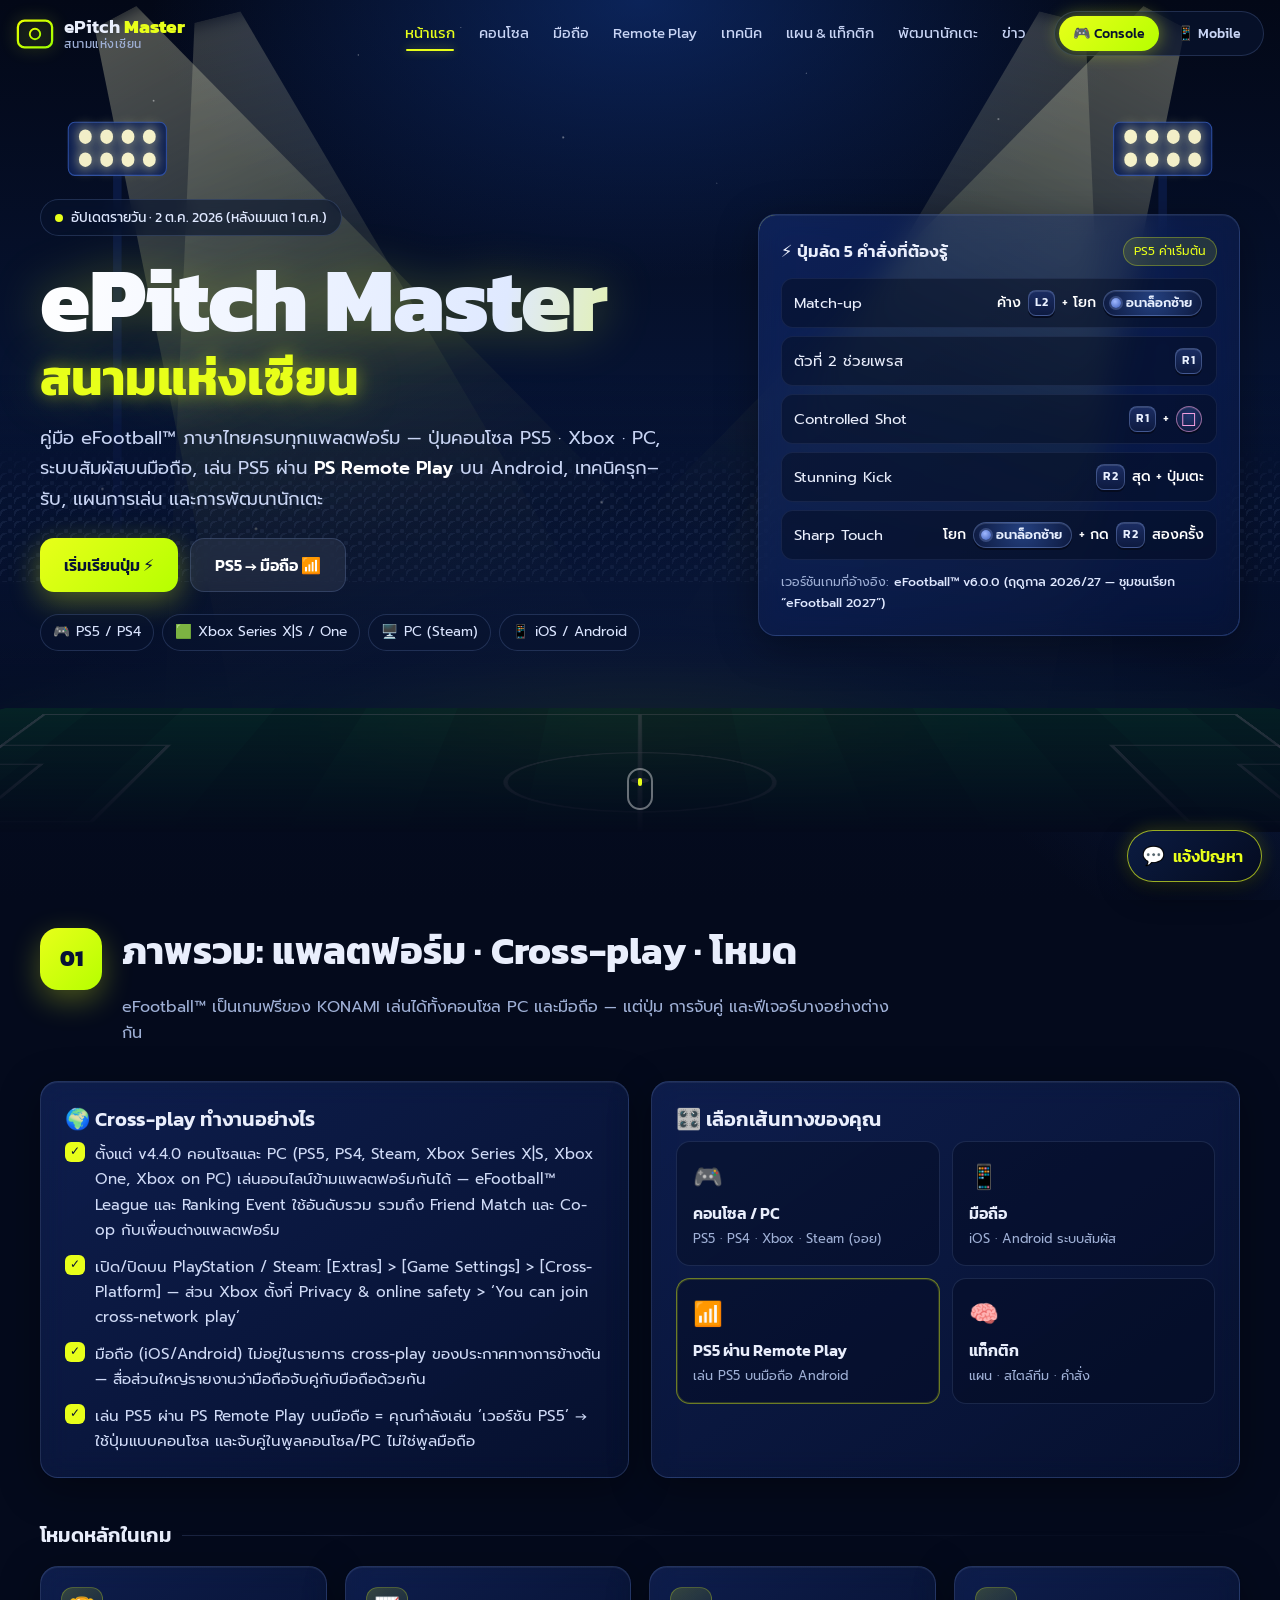
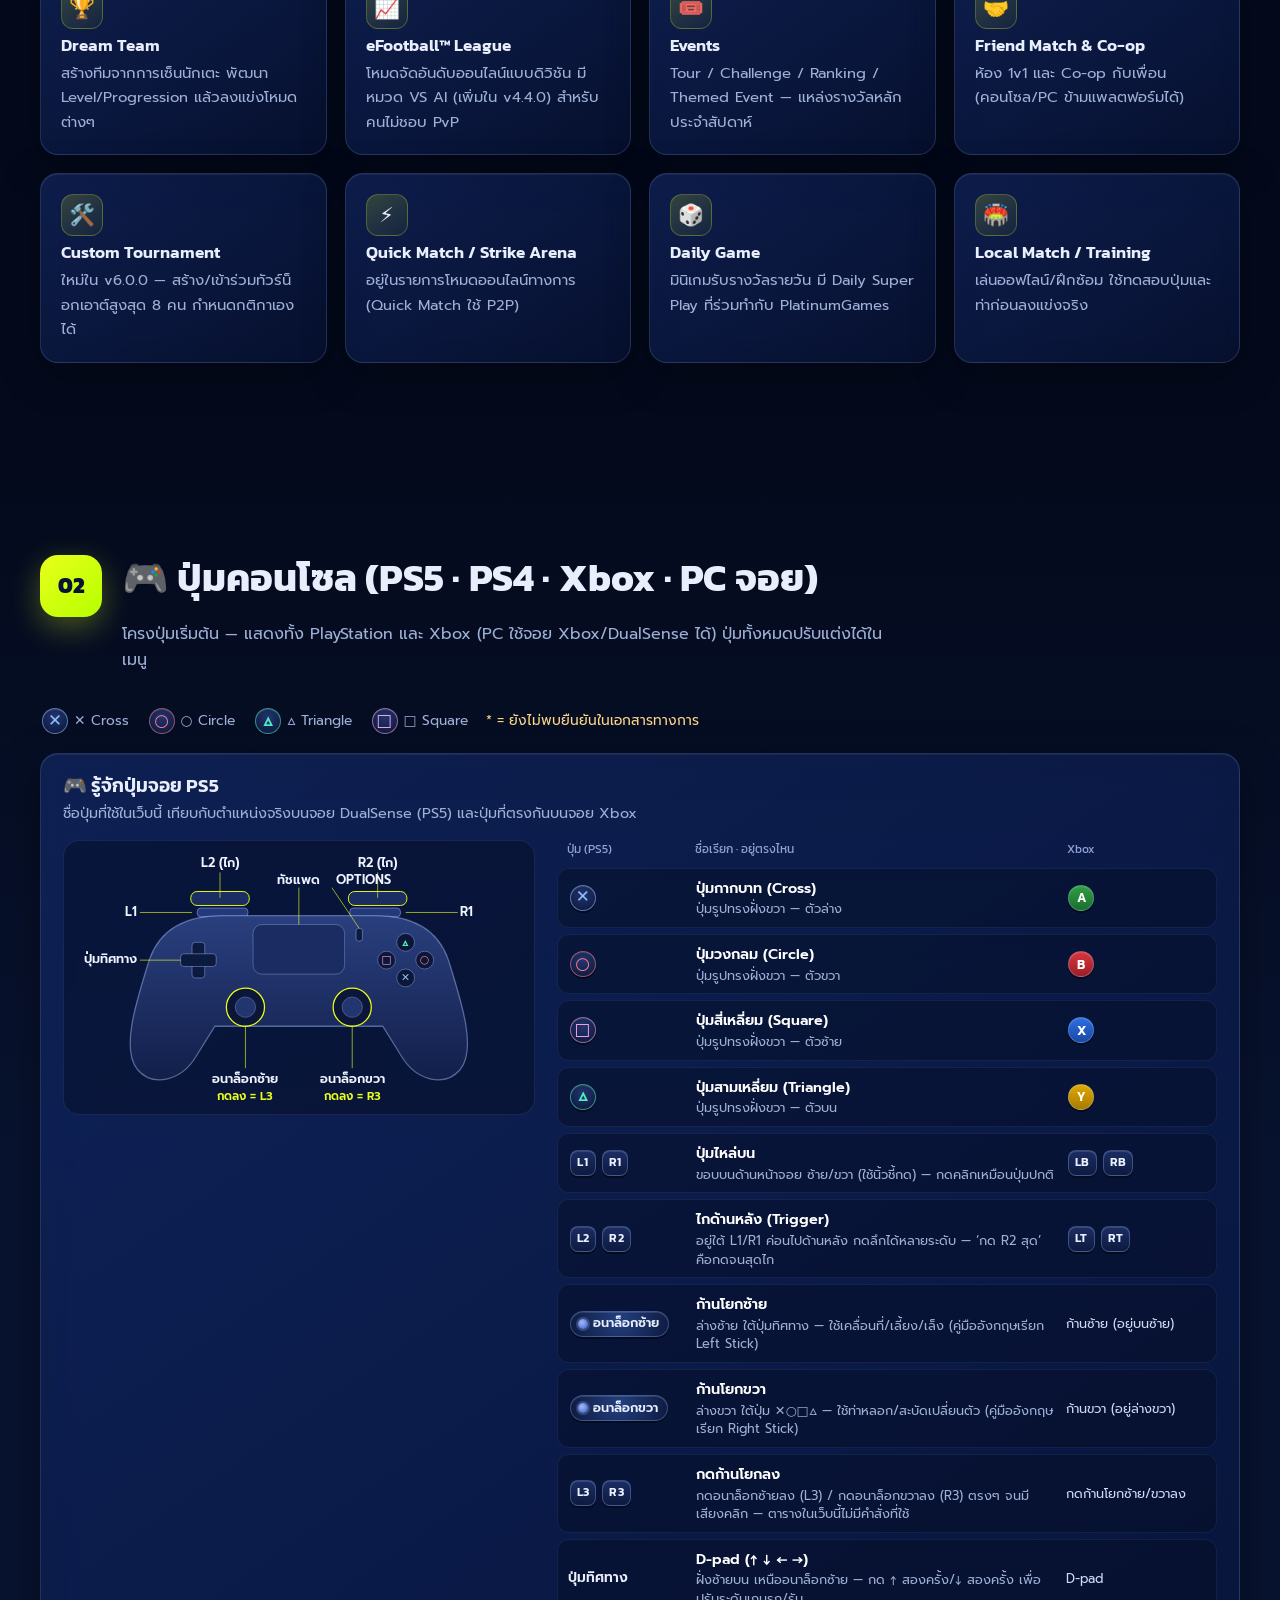
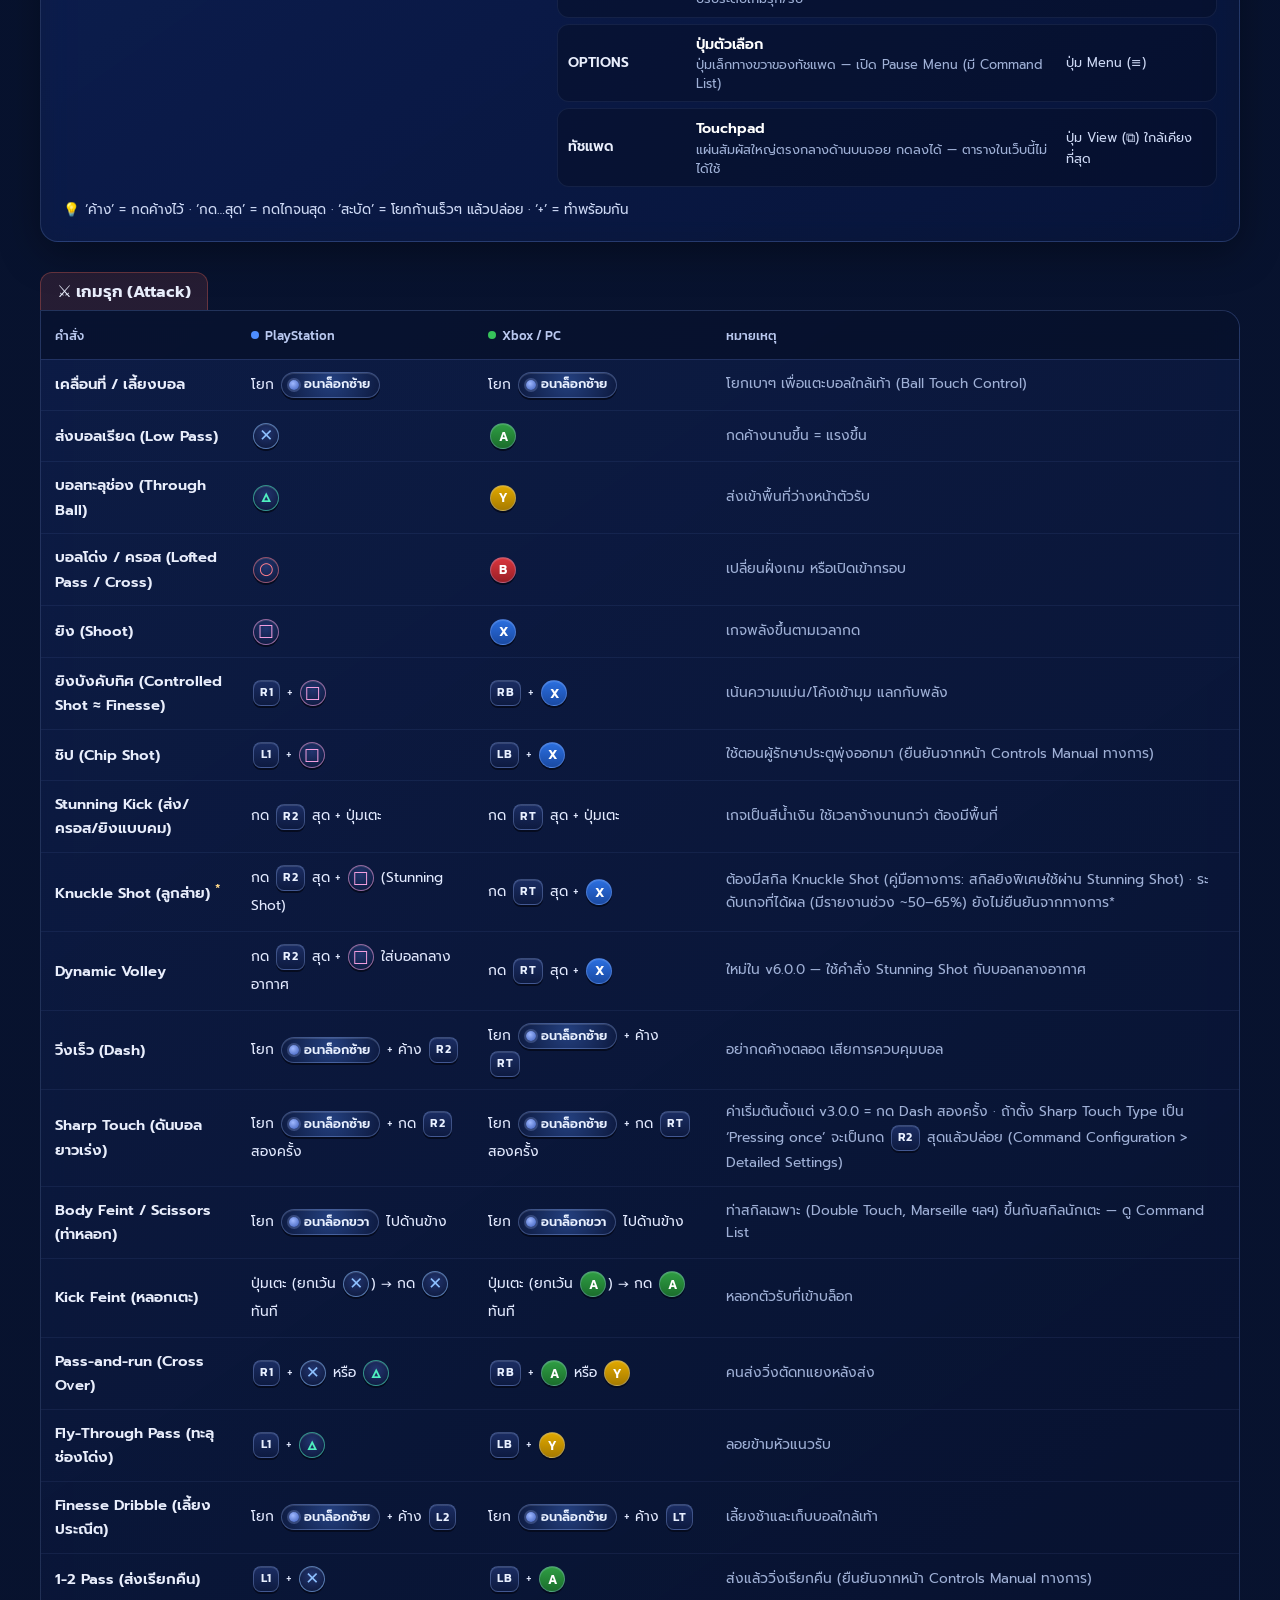
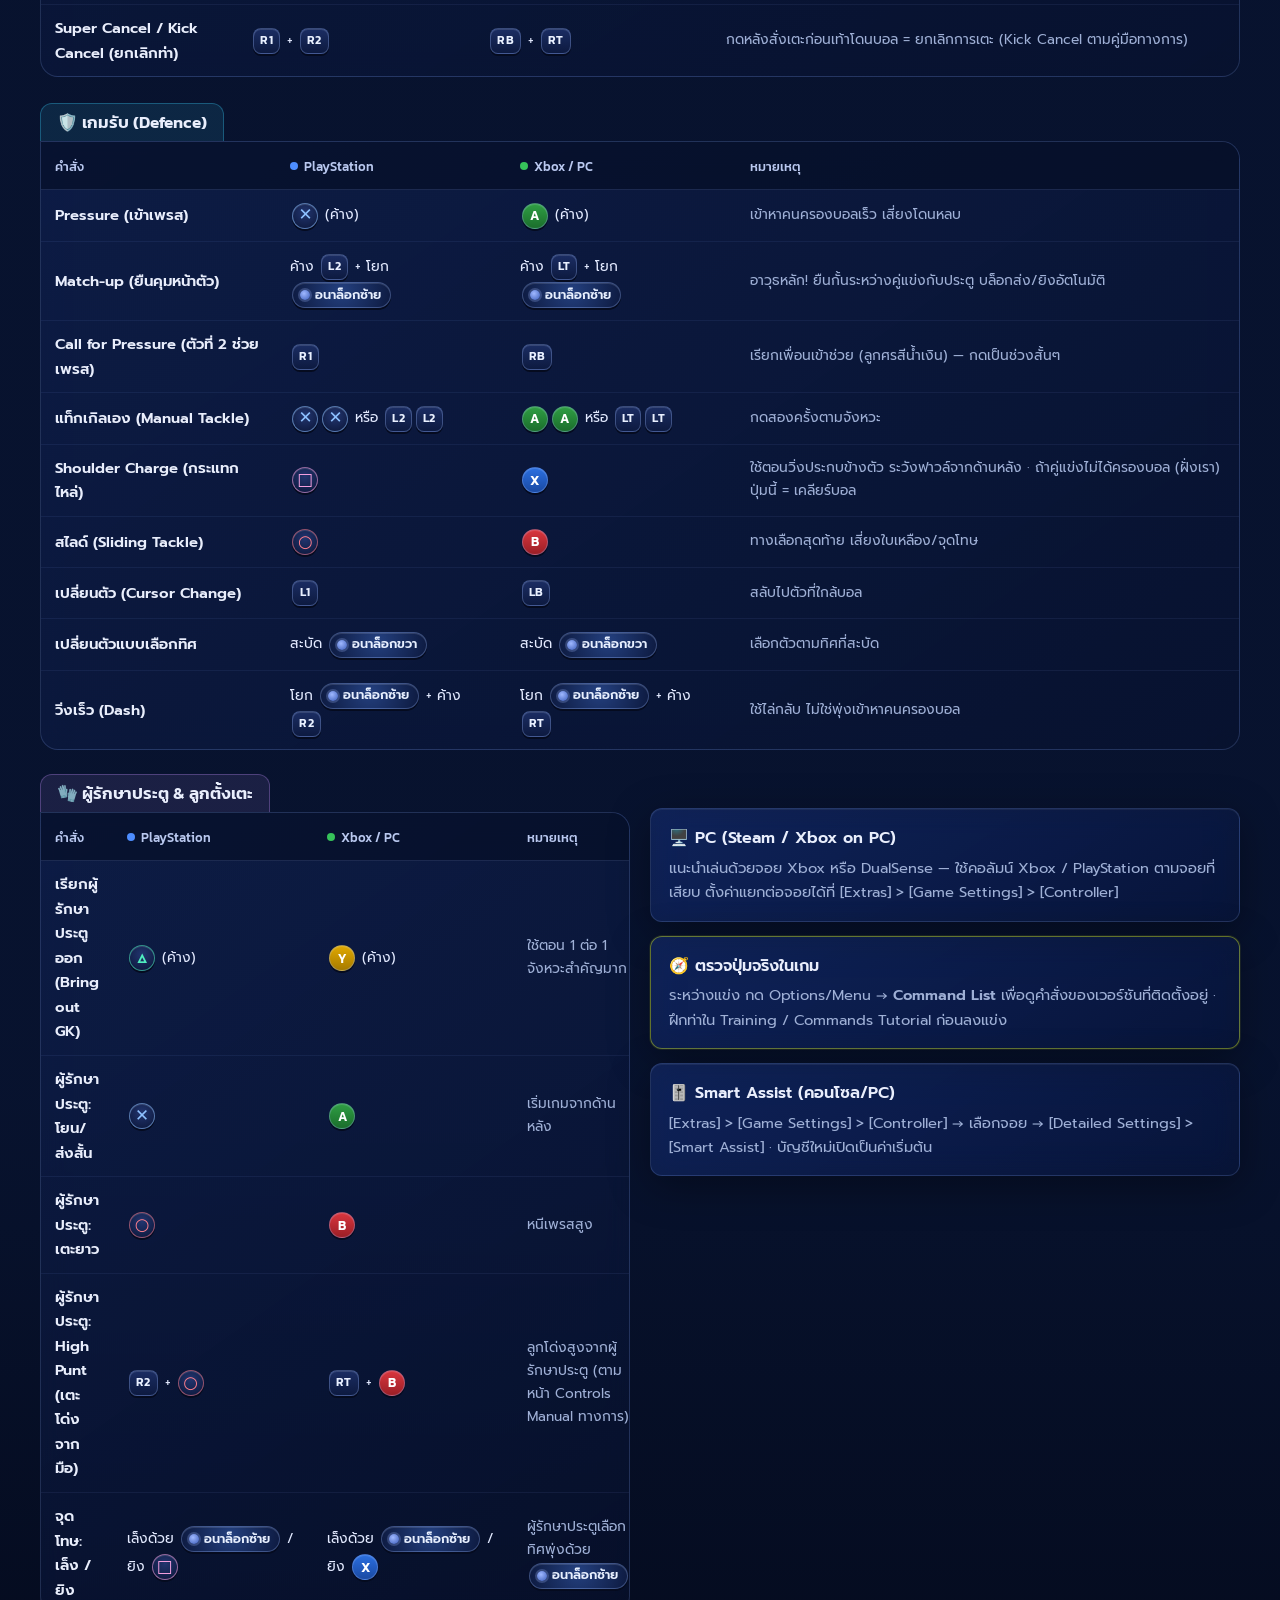
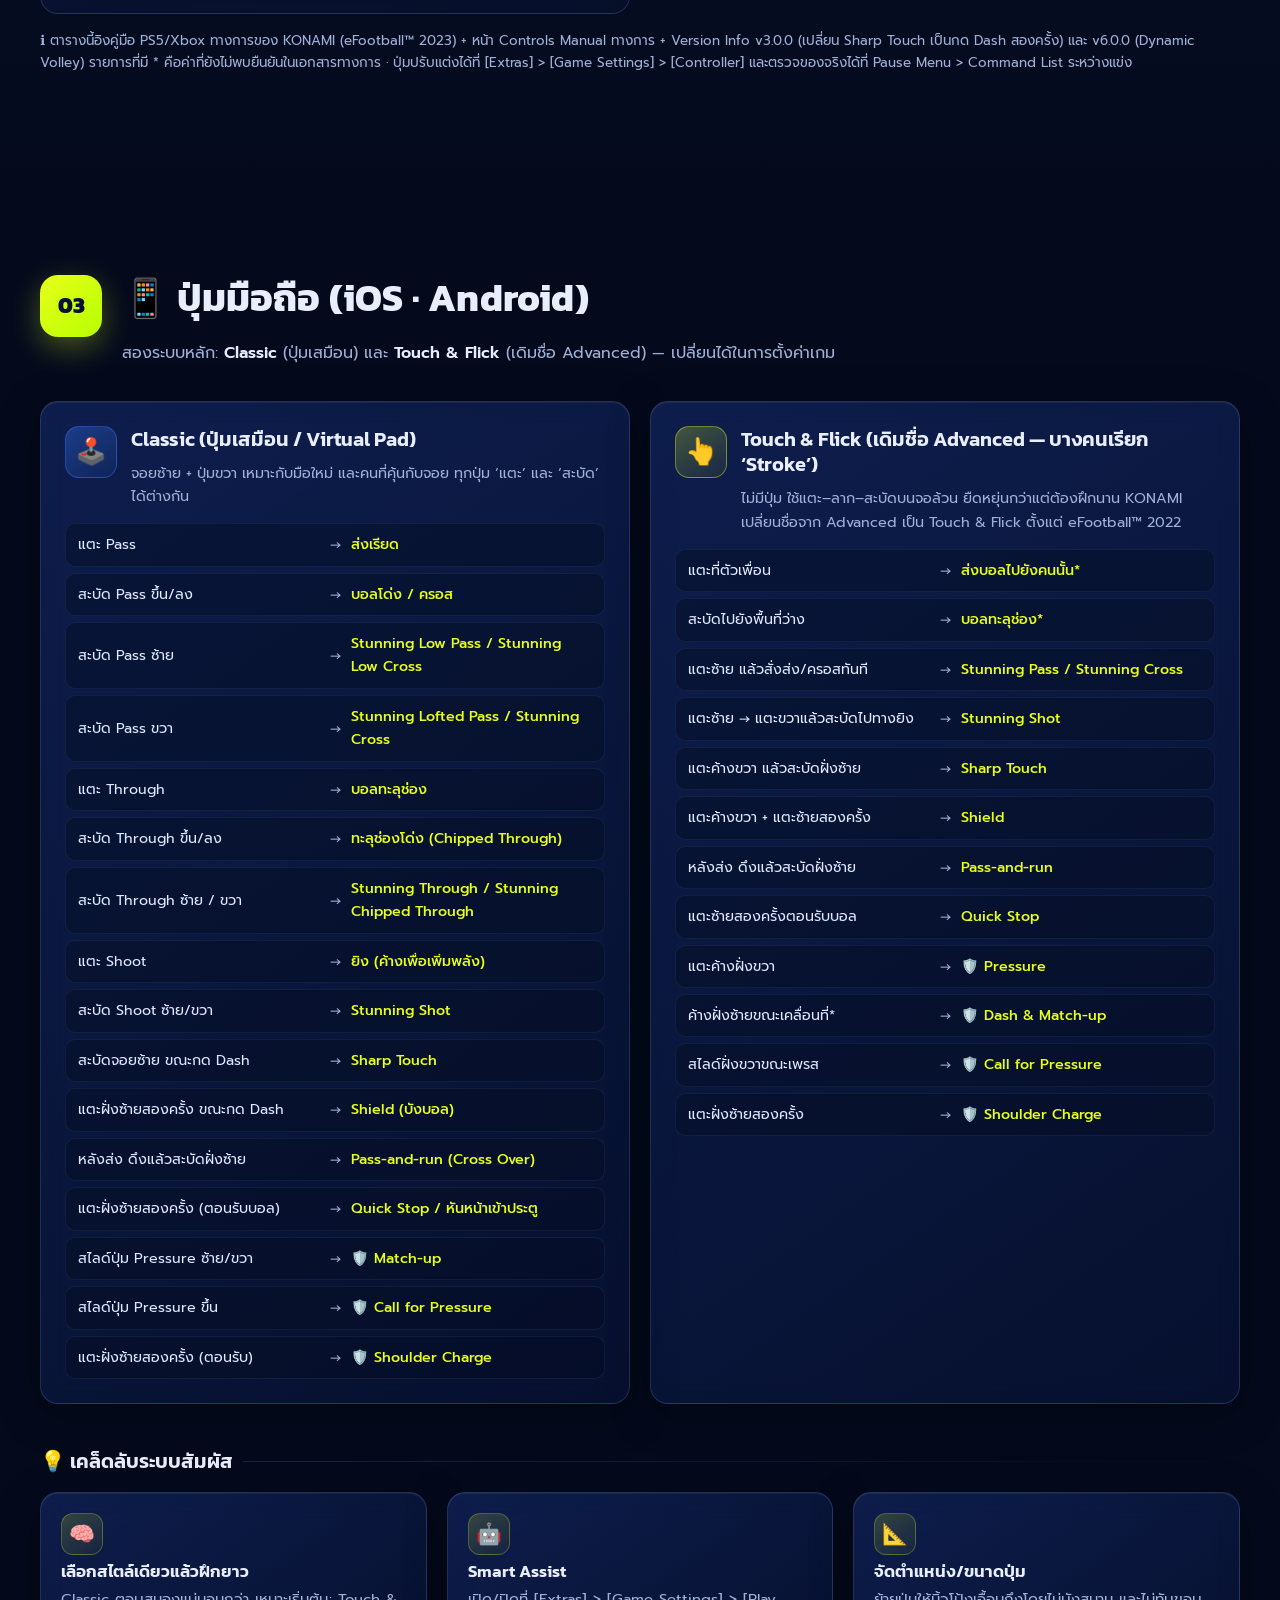
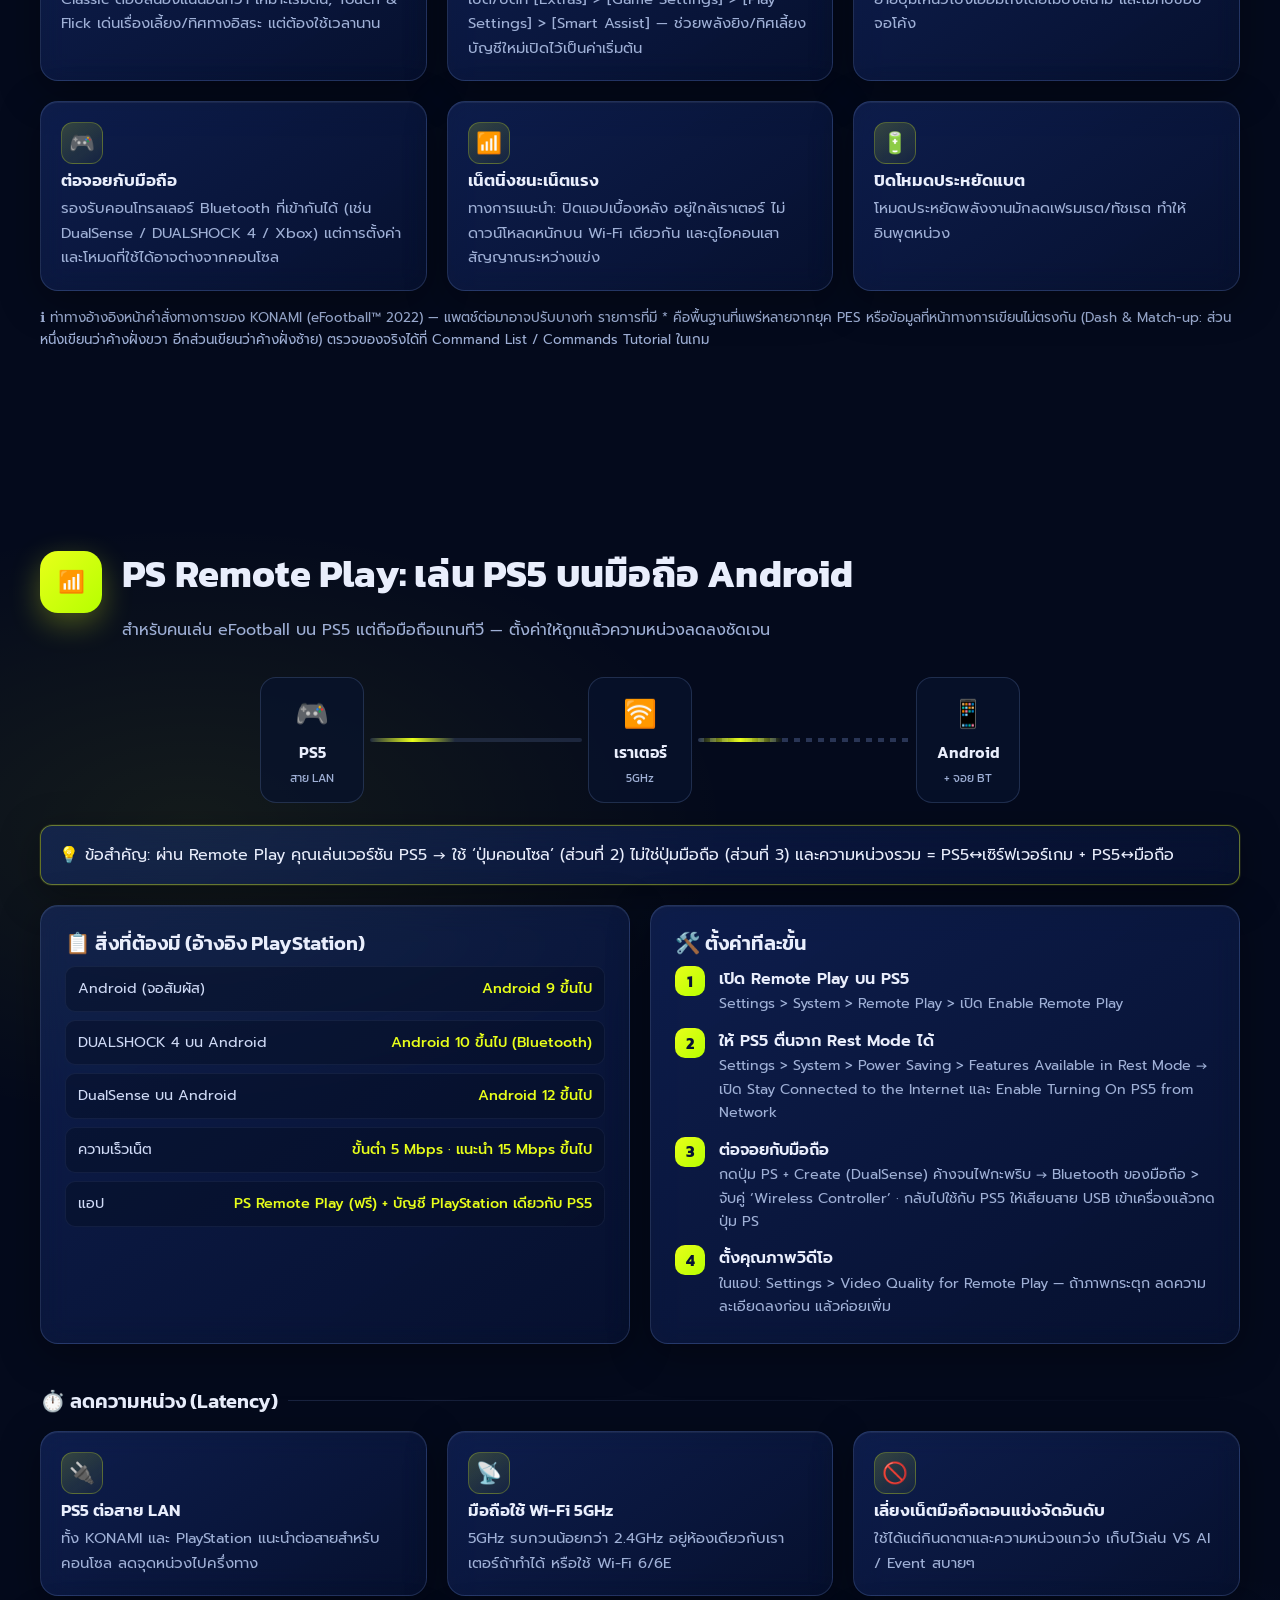
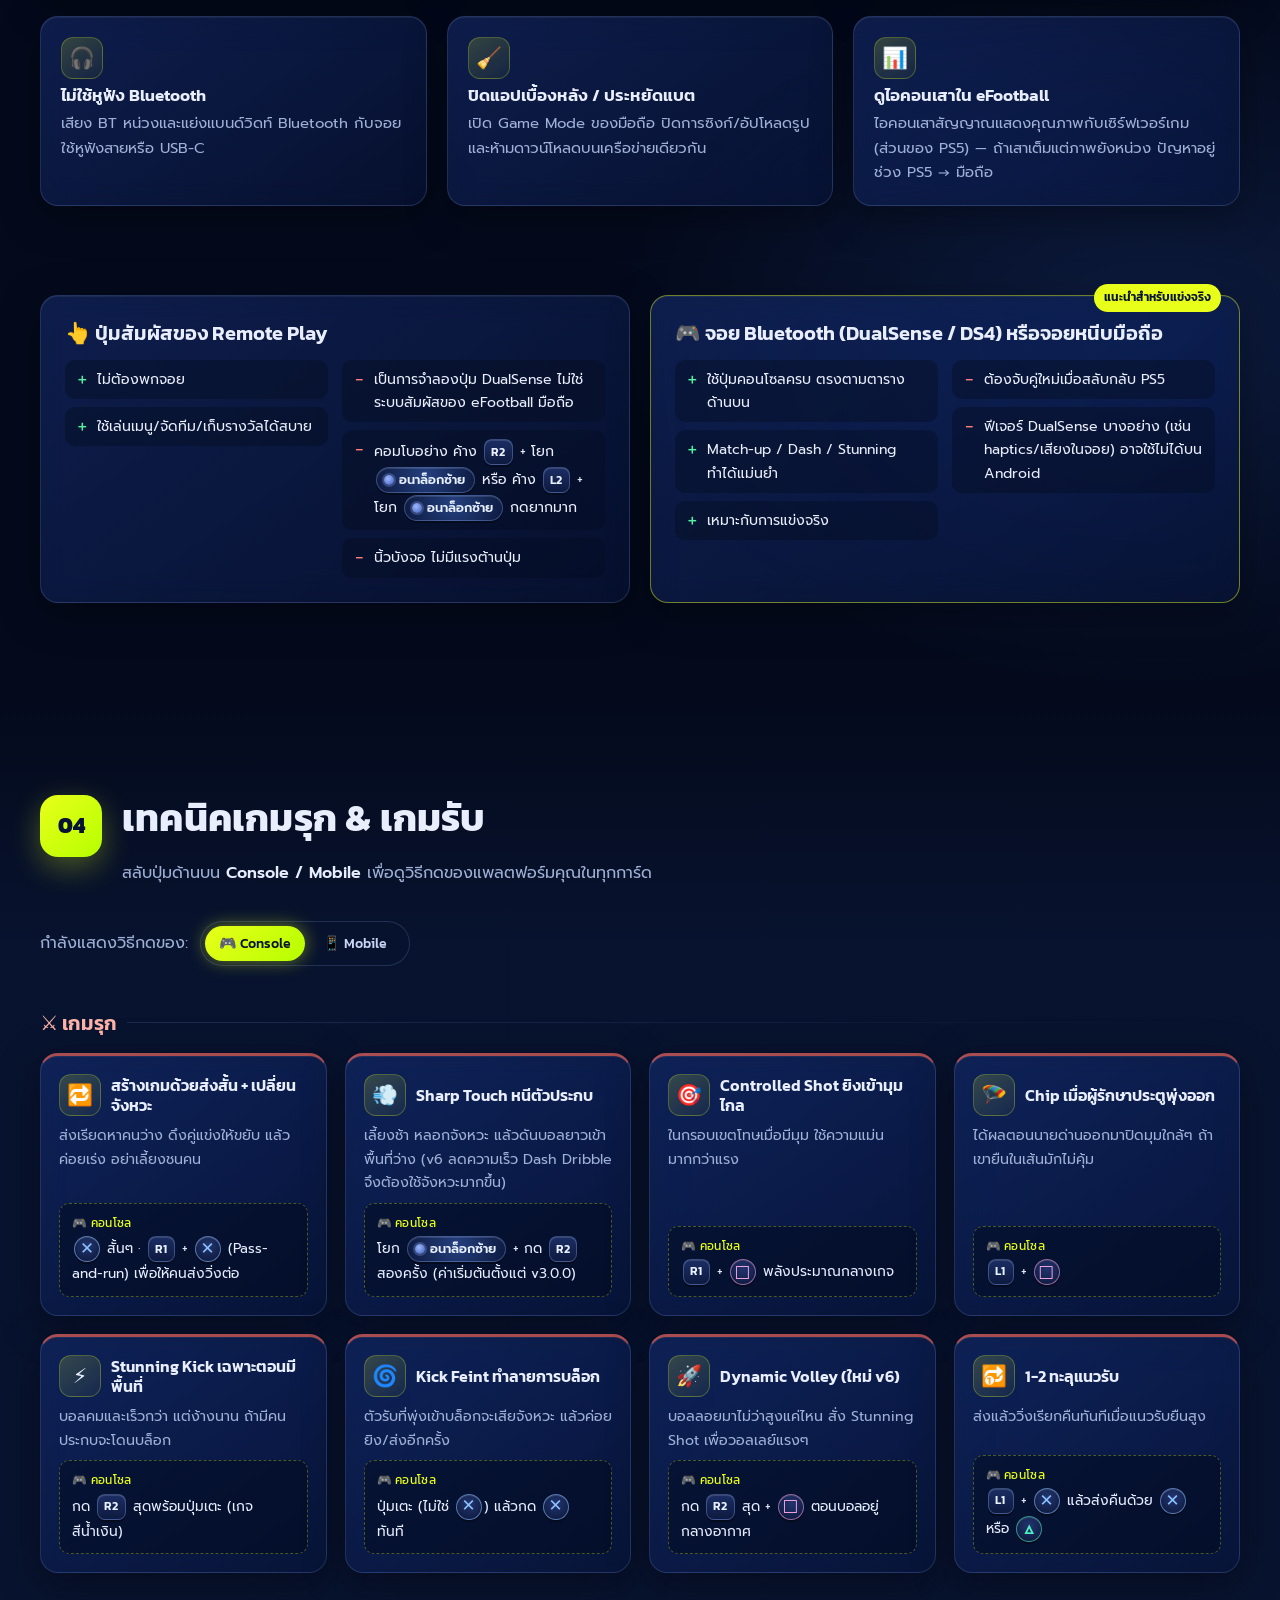
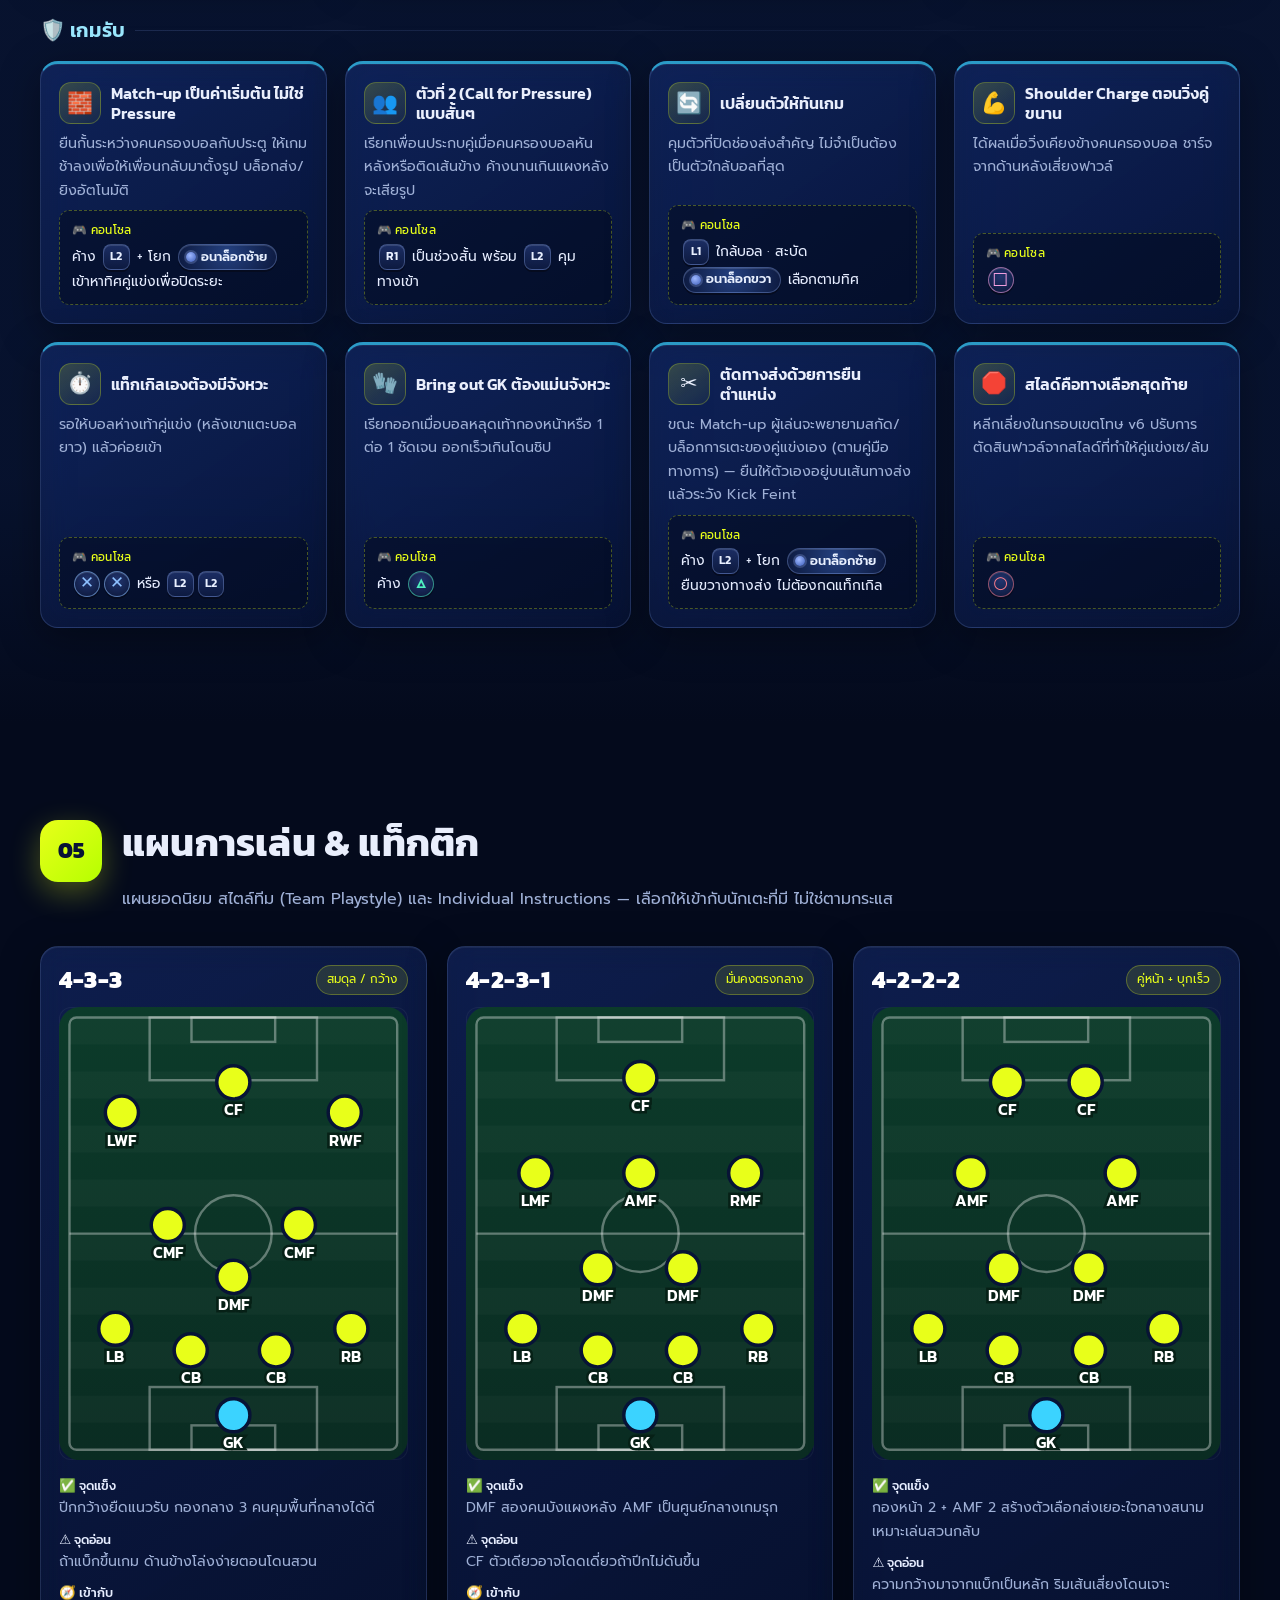
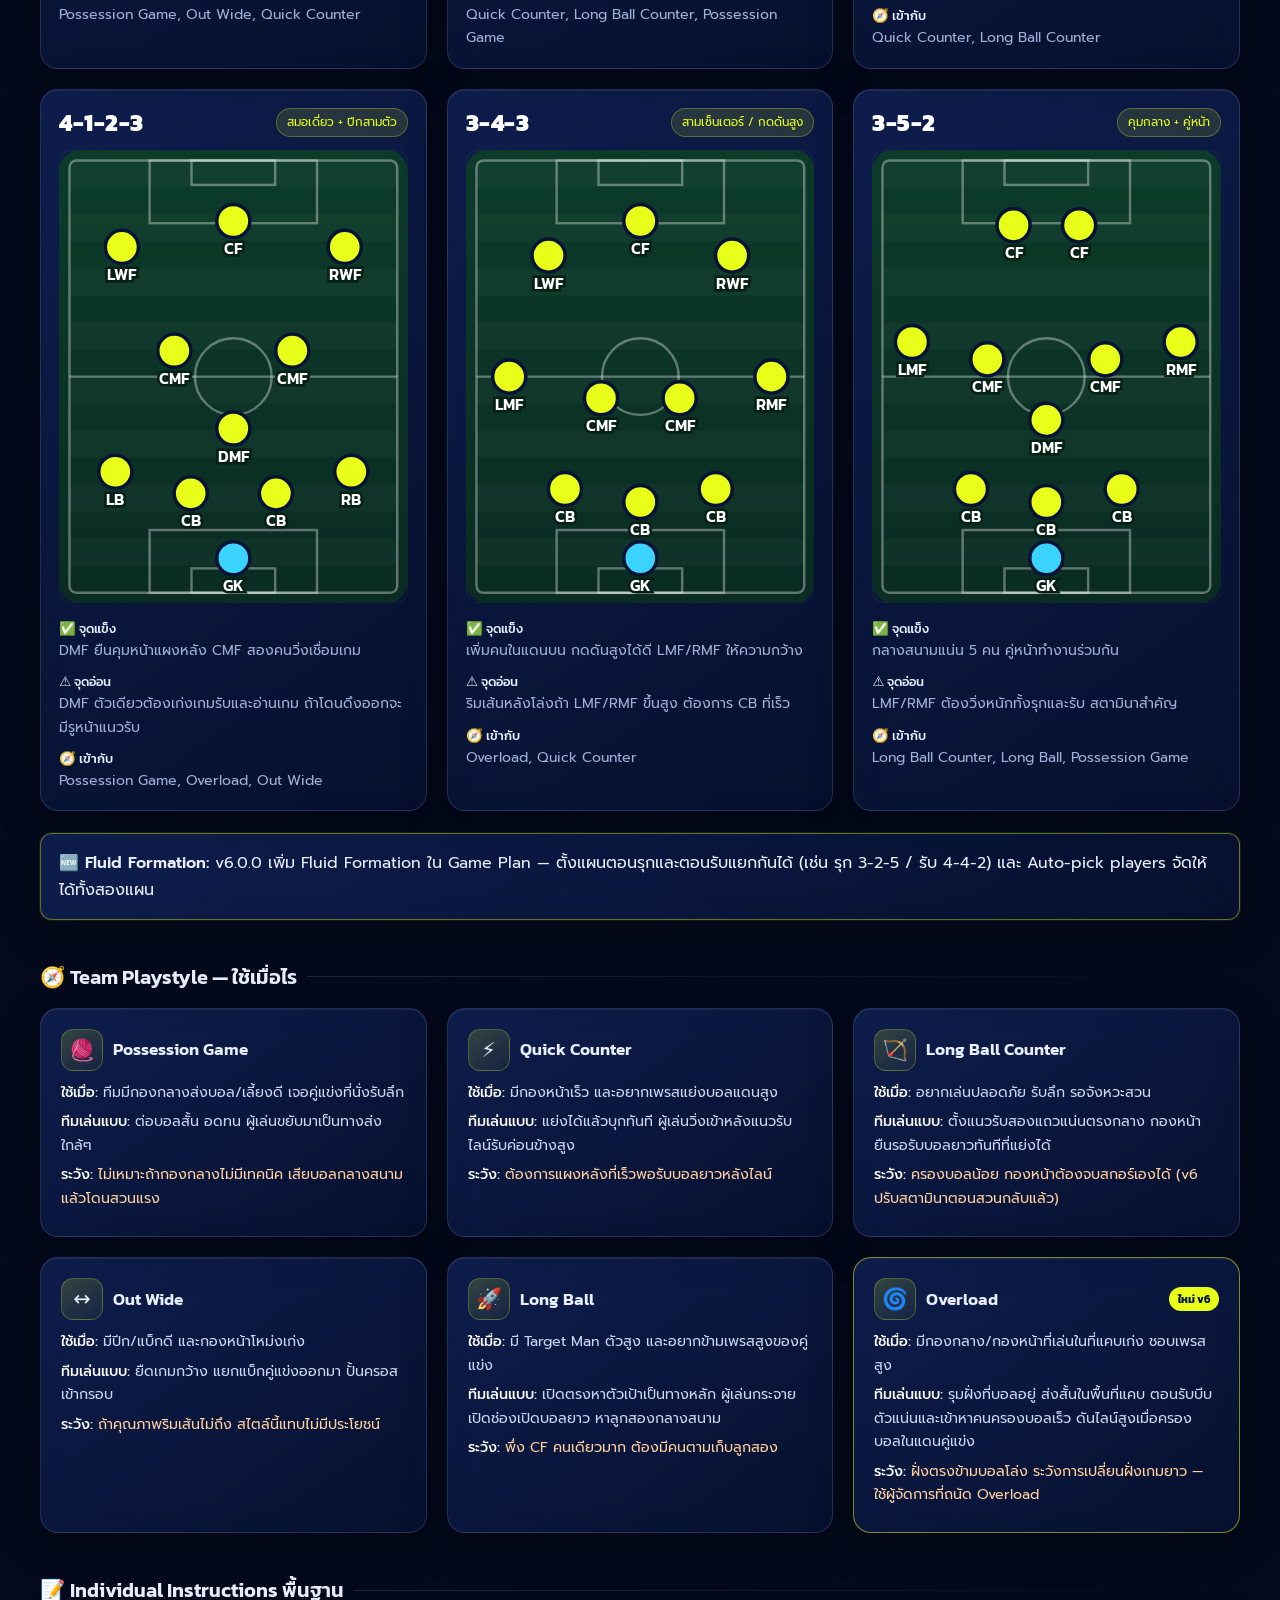
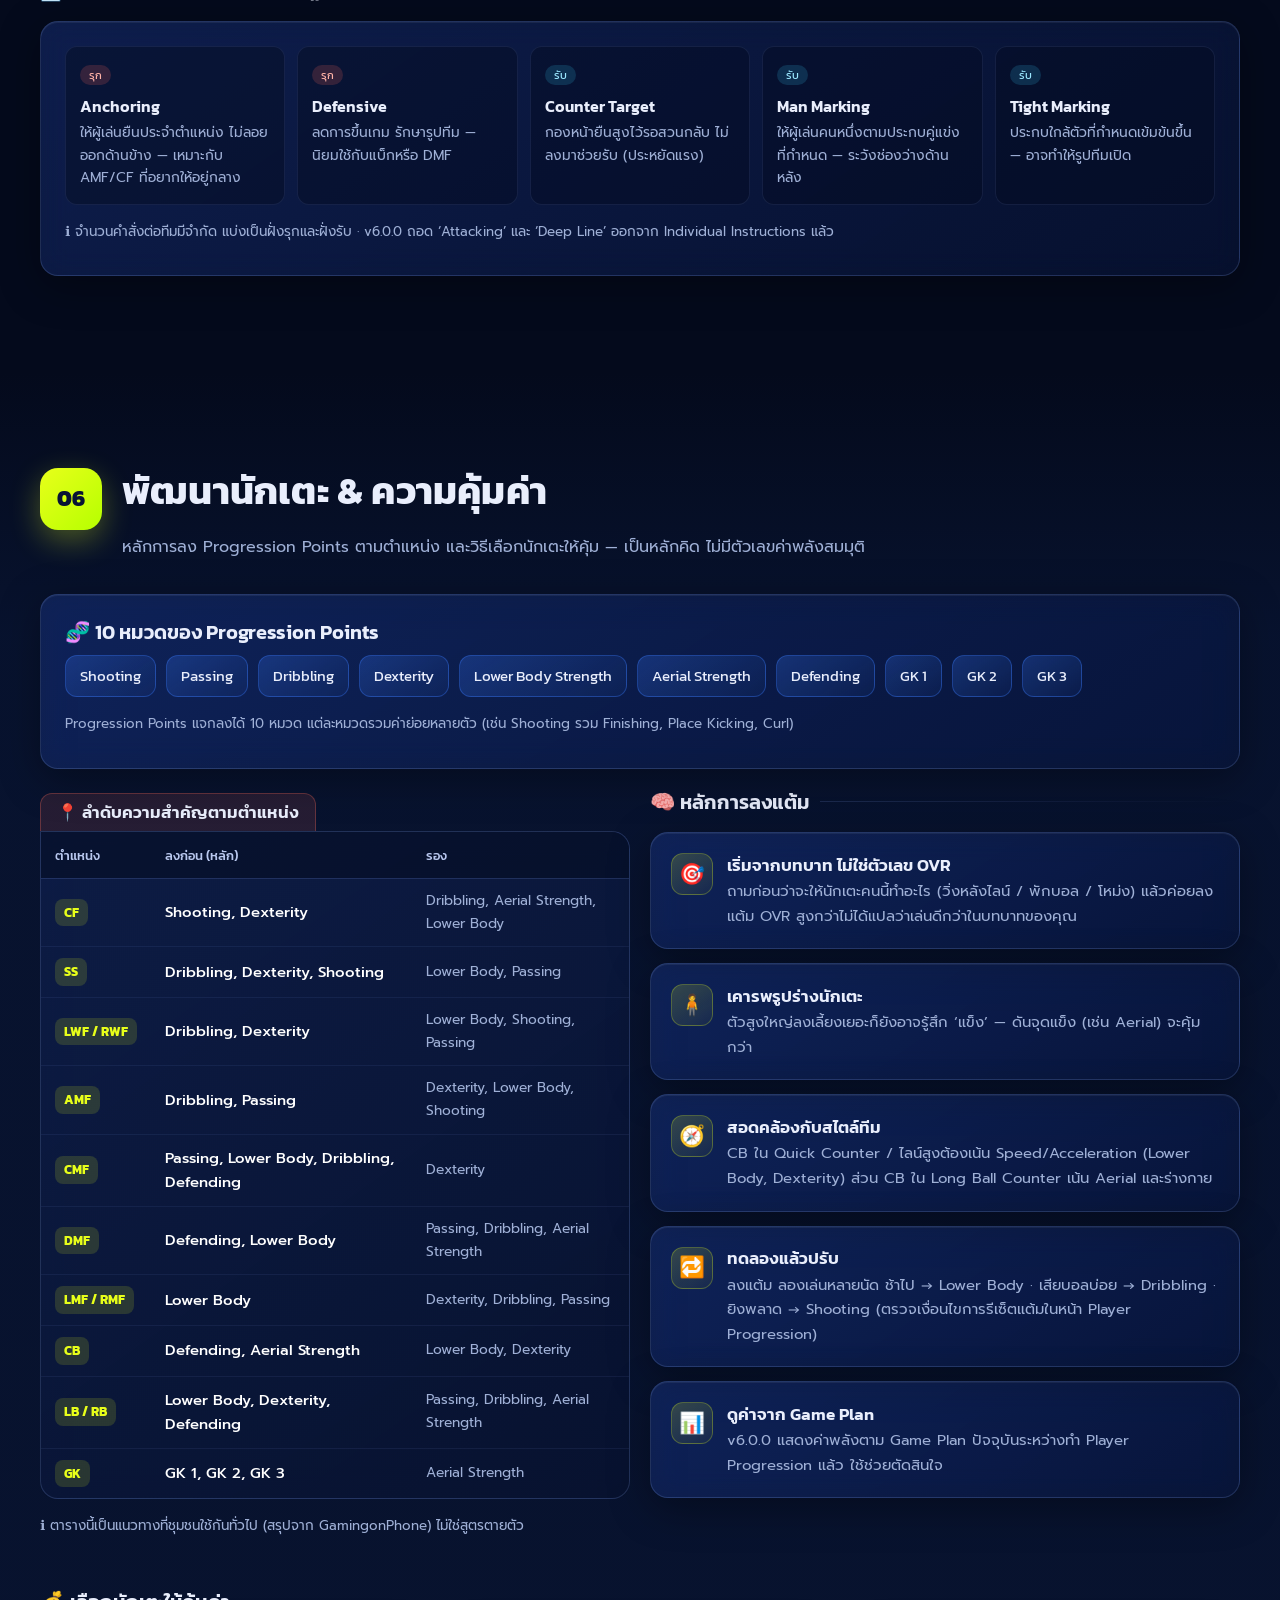
==== index.html @ 035059ba "Update site content 2026-10-02 04:17 ICT" ====
<!DOCTYPE html>
<html lang="th" data-platform="console">
<head>
<meta charset="UTF-8">
<meta name="viewport" content="width=device-width, initial-scale=1, viewport-fit=cover">
<title>ePitch Master สนามแห่งเซียน — คู่มือ eFootball™ ทุกแพลตฟอร์ม</title>
<meta name="description" content="คู่มือ eFootball ภาษาไทย: ปุ่มคอนโซล PS5/Xbox/PC, ปุ่มมือถือ Classic และ Touch & Flick, PS Remote Play, เทคนิครุก-รับ, แผนการเล่น, พัฒนานักเตะ และข่าวล่าสุด">
<meta name="theme-color" content="#050b1f">
<link rel="icon" href="data:image/svg+xml,<svg xmlns='http://www.w3.org/2000/svg' viewBox='0 0 100 100'><text y='.9em' font-size='90'>⚽</text></svg>">
<link rel="preconnect" href="https://fonts.googleapis.com">
<link rel="preconnect" href="https://fonts.gstatic.com" crossorigin>
<link href="https://fonts.googleapis.com/css2?family=Kanit:wght@400;500;600;700;800&family=Prompt:wght@300;400;500;600&display=swap" rel="stylesheet">
<link rel="stylesheet" href="style.css">
</head>
<body>
<div class="scroll-progress" id="scrollProgress"></div>

<!-- ============ NAV ============ -->
<header class="nav" id="nav">
  <div class="nav-inner">
    <a href="#home" class="brand" aria-label="ePitch Master หน้าแรก">
      <span class="brand-mark" aria-hidden="true">
        <svg viewBox="0 0 40 40"><defs><linearGradient id="bm" x1="0" y1="0" x2="1" y2="1"><stop offset="0" stop-color="#eaff00"/><stop offset="1" stop-color="#9dff00"/></linearGradient></defs><rect x="2" y="6" width="36" height="28" rx="7" fill="none" stroke="url(#bm)" stroke-width="2.4"/><line x1="20" y1="6" x2="20" y2="34" stroke="url(#bm)" stroke-width="2"/><circle cx="20" cy="20" r="5.5" fill="none" stroke="url(#bm)" stroke-width="2"/></svg>
      </span>
      <span class="brand-text"><span class="bt1">ePitch <b>Master</b></span><small>สนามแห่งเซียน</small></span>
    </a>
    <nav class="nav-links" id="navLinks" aria-label="เมนูหลัก">
      <a href="#home">หน้าแรก</a>
      <a href="#console">คอนโซล</a>
      <a href="#mobile">มือถือ</a>
      <a href="#remote">Remote Play</a>
      <a href="#techniques">เทคนิค</a>
      <a href="#tactics">แผน & แท็กติก</a>
      <a href="#development">พัฒนานักเตะ</a>
      <a href="#news">ข่าว</a>
    </nav>
    <div class="pf-toggle" role="group" aria-label="เลือกแพลตฟอร์ม">
      <button class="pf-btn" data-set-platform="console" aria-pressed="true">🎮 <span>Console</span></button>
      <button class="pf-btn" data-set-platform="mobile" aria-pressed="false">📱 <span>Mobile</span></button>
      <span class="pf-glider" aria-hidden="true"></span>
    </div>
    <button class="burger" id="burger" aria-label="เปิดเมนู" aria-expanded="false"><span></span><span></span><span></span></button>
  </div>
</header>

<main>
<!-- ============ HERO ============ -->
<section class="hero" id="home">
  <div class="stadium" aria-hidden="true">
    <div class="sky"></div>
    <div class="stars"></div>
    <div class="beam b1"></div><div class="beam b2"></div><div class="beam b3"></div><div class="beam b4"></div>
    <svg class="towers" viewBox="0 0 1200 400" preserveAspectRatio="none">
      <g class="tower" transform="translate(110,40)"><rect x="-4" y="40" width="8" height="300" fill="#0b1a44"/><rect x="-46" y="0" width="92" height="44" rx="6" fill="#0d1f52" stroke="#2c4fa8"/><g fill="#fffbd1">
        <circle cx="-30" cy="12" r="6"/><circle cx="-10" cy="12" r="6"/><circle cx="10" cy="12" r="6"/><circle cx="30" cy="12" r="6"/><circle cx="-30" cy="31" r="6"/><circle cx="-10" cy="31" r="6"/><circle cx="10" cy="31" r="6"/><circle cx="30" cy="31" r="6"/></g></g>
      <g class="tower" transform="translate(1090,40)"><rect x="-4" y="40" width="8" height="300" fill="#0b1a44"/><rect x="-46" y="0" width="92" height="44" rx="6" fill="#0d1f52" stroke="#2c4fa8"/><g fill="#fffbd1">
        <circle cx="-30" cy="12" r="6"/><circle cx="-10" cy="12" r="6"/><circle cx="10" cy="12" r="6"/><circle cx="30" cy="12" r="6"/><circle cx="-30" cy="31" r="6"/><circle cx="-10" cy="31" r="6"/><circle cx="10" cy="31" r="6"/><circle cx="30" cy="31" r="6"/></g></g>
    </svg>
    <div class="crowd"></div>
    <div class="pitch">
      <svg viewBox="0 0 1000 400" preserveAspectRatio="none">
        <g fill="none" stroke="rgba(255,255,255,.55)" stroke-width="3">
          <rect x="40" y="20" width="920" height="360"/>
          <line x1="500" y1="20" x2="500" y2="380"/>
          <ellipse cx="500" cy="200" rx="90" ry="70"/>
          <rect x="40" y="110" width="120" height="180"/><rect x="840" y="110" width="120" height="180"/>
          <rect x="40" y="160" width="45" height="80"/><rect x="915" y="160" width="45" height="80"/>
        </g>
        <circle cx="500" cy="200" r="6" fill="#fff"/>
      </svg>
    </div>
    <div class="haze"></div>
  </div>

  <div class="hero-content container">
    <div class="hero-copy reveal">
      <span class="eyebrow"><span class="live-dot"></span> <span id="heroWeek">อัปเดตประจำสัปดาห์</span></span>
      <h1 class="hero-title">
        <span class="t1">ePitch Master</span>
        <span class="t2">สนามแห่งเซียน</span>
      </h1>
      <p class="hero-sub">คู่มือ eFootball™ ภาษาไทยครบทุกแพลตฟอร์ม — ปุ่มคอนโซล PS5 · Xbox · PC, ระบบสัมผัสบนมือถือ, เล่น PS5 ผ่าน <b>PS Remote Play</b> บน Android, เทคนิครุก–รับ, แผนการเล่น และการพัฒนานักเตะ</p>
      <div class="hero-cta">
        <a href="#console" class="btn btn-neon">เริ่มเรียนปุ่ม ⚡</a>
        <a href="#remote" class="btn btn-glass">PS5 → มือถือ 📶</a>
      </div>
      <div class="hero-chips" id="platformChips"></div>
    </div>

    <aside class="hero-card glass reveal" aria-label="ปุ่มลัดตามแพลตฟอร์ม">
      <div class="hc-head">
        <span class="hc-title">⚡ ปุ่มลัด 5 คำสั่งที่ต้องรู้</span>
        <span class="hc-pf only-console">PS5 ค่าเริ่มต้น</span><span class="hc-pf only-mobile">มือถือ Classic</span>
      </div>
      <ul class="hc-list only-console">
        <li><span>Match-up</span><b data-kbd="ค้าง [L2] + โยก [อนาล็อกซ้าย]"></b></li>
        <li><span>ตัวที่ 2 ช่วยเพรส</span><b data-kbd="[R1]"></b></li>
        <li><span>Controlled Shot</span><b data-kbd="[R1] + [S]"></b></li>
        <li><span>Stunning Kick</span><b data-kbd="[R2] สุด + ปุ่มเตะ"></b></li>
        <li><span>Sharp Touch</span><b data-kbd="โยก [อนาล็อกซ้าย] + กด [R2] สองครั้ง"></b></li>
      </ul>
      <ul class="hc-list only-mobile">
        <li><span>Match-up</span><b>สไลด์ Pressure ซ้าย/ขวา</b></li>
        <li><span>ตัวที่ 2 ช่วยเพรส</span><b>สไลด์ Pressure ขึ้น</b></li>
        <li><span>Stunning Shot</span><b>สะบัด Shoot ซ้าย/ขวา</b></li>
        <li><span>Stunning Pass</span><b>สะบัด Pass ซ้าย/ขวา</b></li>
        <li><span>Sharp Touch</span><b>กด Dash + สะบัดจอย</b></li>
      </ul>
      <div class="hc-foot" id="heroVersion"></div>
    </aside>
  </div>
  <a href="#overview" class="scroll-cue" aria-label="เลื่อนลง"><span></span></a>
</section>

<!-- ============ 1) OVERVIEW ============ -->
<section class="section" id="overview">
  <div class="container">
    <div class="sec-head reveal">
      <span class="sec-num">01</span>
      <div><h2>ภาพรวม: แพลตฟอร์ม · Cross-play · โหมด</h2>
      <p>eFootball™ เป็นเกมฟรีของ KONAMI เล่นได้ทั้งคอนโซล PC และมือถือ — แต่ปุ่ม การจับคู่ และฟีเจอร์บางอย่างต่างกัน</p></div>
    </div>
    <div class="grid-2">
      <div class="glass card reveal">
        <h3>🌍 Cross-play ทำงานอย่างไร</h3>
        <ul class="ticks" id="crossplayList"></ul>
      </div>
      <div class="glass card reveal">
        <h3>🎛️ เลือกเส้นทางของคุณ</h3>
        <div class="path-grid">
          <a class="path" href="#console"><span>🎮</span><b>คอนโซล / PC</b><small>PS5 · PS4 · Xbox · Steam (จอย)</small></a>
          <a class="path" href="#mobile"><span>📱</span><b>มือถือ</b><small>iOS · Android ระบบสัมผัส</small></a>
          <a class="path hot" href="#remote"><span>📶</span><b>PS5 ผ่าน Remote Play</b><small>เล่น PS5 บนมือถือ Android</small></a>
          <a class="path" href="#tactics"><span>🧠</span><b>แท็กติก</b><small>แผน · สไตล์ทีม · คำสั่ง</small></a>
        </div>
      </div>
    </div>
    <h3 class="sub-title reveal">โหมดหลักในเกม</h3>
    <div class="grid-4" id="modesGrid"></div>
  </div>
</section>

<!-- ============ 2) CONSOLE ============ -->
<section class="section section-alt" id="console">
  <div class="container">
    <div class="sec-head reveal">
      <span class="sec-num">02</span>
      <div><h2>🎮 ปุ่มคอนโซล (PS5 · PS4 · Xbox · PC จอย)</h2>
      <p>โครงปุ่มเริ่มต้น — แสดงทั้ง PlayStation และ Xbox (PC ใช้จอย Xbox/DualSense ได้) ปุ่มทั้งหมดปรับแต่งได้ในเมนู</p></div>
    </div>
    <div class="legend reveal">
      <span><i class="k ps-x">✕</i> ✕ Cross</span><span><i class="k ps-o">○</i> ○ Circle</span><span><i class="k ps-t">△</i> △ Triangle</span><span><i class="k ps-s">□</i> □ Square</span><span class="lg-flag">* = ยังไม่พบยืนยันในเอกสารทางการ</span>
    </div>
    <div class="glossary glass reveal" id="btnGlossary" aria-labelledby="glossTitle">
      <div class="gl-head"><h3 id="glossTitle">🎮 รู้จักปุ่มจอย PS5</h3><p id="glossIntro"></p></div>
      <div class="gl-body">
        <figure class="gl-pad" aria-label="แผนภาพจอย DualSense พร้อมชื่อปุ่ม">
          <svg viewBox="-40 0 720 410" role="img" aria-labelledby="padTitle">
            <title id="padTitle">ตำแหน่งปุ่มบนจอย DualSense</title>
            <defs><linearGradient id="padG" x1="0" y1="0" x2="0" y2="1"><stop offset="0" stop-color="#2a3f7e"/><stop offset="1" stop-color="#121f4a"/></linearGradient></defs>
            <!-- shoulders / triggers -->
            <rect x="150" y="70" width="92" height="22" rx="10" class="pd-trg"/><rect x="398" y="70" width="92" height="22" rx="10" class="pd-trg"/>
            <rect x="160" y="96" width="80" height="14" rx="6" class="pd-bmp"/><rect x="400" y="96" width="80" height="14" rx="6" class="pd-bmp"/>
            <!-- body -->
            <path class="pd-body" d="M200 108 H440 C500 108 540 130 556 180 C576 244 600 318 574 350 C548 380 504 366 482 330 L452 282 H188 L158 330 C136 366 92 380 66 350 C40 318 64 244 84 180 C100 130 140 108 200 108 Z"/>
            <rect x="248" y="122" width="144" height="78" rx="14" class="pd-pad"/>
            <!-- d-pad -->
            <g class="pd-btn"><rect x="152" y="150" width="20" height="56" rx="5"/><rect x="134" y="168" width="56" height="20" rx="5"/></g>
            <!-- face buttons -->
            <g class="pd-face"><circle cx="488" cy="150" r="14"/><circle cx="518" cy="178" r="14"/><circle cx="458" cy="178" r="14"/><circle cx="488" cy="206" r="14"/></g>
            <text x="488" y="155" class="pf t">△</text><text x="518" y="183" class="pf o">○</text><text x="458" y="183" class="pf s">□</text><text x="488" y="211" class="pf x">✕</text>
            <!-- options -->
            <rect x="410" y="128" width="10" height="20" rx="4" class="pd-btn"/>
            <!-- sticks -->
            <circle cx="236" cy="252" r="30" class="pd-stk"/><circle cx="236" cy="252" r="16" class="pd-stk2"/>
            <circle cx="404" cy="252" r="30" class="pd-stk"/><circle cx="404" cy="252" r="16" class="pd-stk2"/>
            <!-- labels -->
            <g class="pd-lbl">
              <line x1="196" y1="80" x2="196" y2="40"/><text x="196" y="32">L2 (ไก)</text>
              <line x1="152" y1="103" x2="70" y2="103"/><text x="66" y="108" class="end">L1</text>
              <line x1="444" y1="80" x2="444" y2="40"/><text x="444" y="32">R2 (ไก)</text>
              <line x1="488" y1="103" x2="570" y2="103"/><text x="574" y="108" class="st">R1</text>
              <line x1="134" y1="178" x2="70" y2="178"/><text x="66" y="183" class="end">ปุ่มทิศทาง</text>
              <line x1="320" y1="122" x2="320" y2="64"/><text x="320" y="58">ทัชแพด</text>
              <line x1="415" y1="128" x2="372" y2="64"/><text x="378" y="58" class="st">OPTIONS</text>
              <line x1="236" y1="282" x2="236" y2="348"/><text x="236" y="372">อนาล็อกซ้าย</text><text x="236" y="398" class="sub">กดลง = L3</text>
              <line x1="404" y1="282" x2="404" y2="348"/><text x="404" y="372">อนาล็อกขวา</text><text x="404" y="398" class="sub">กดลง = R3</text>
            </g>
          </svg>
        </figure>
        <div class="gl-list" id="glossRows"></div>
      </div>
      <p class="gl-note" id="glossNote"></p>
    </div>
    <div class="table-block reveal">
      <h3 class="tb-title atk">⚔️ เกมรุก (Attack)</h3>
      <div class="table-wrap"><table class="ctrl" id="tblAttack"></table></div>
    </div>
    <div class="table-block reveal spaced">
      <h3 class="tb-title def">🛡️ เกมรับ (Defence)</h3>
      <div class="table-wrap"><table class="ctrl" id="tblDefence"></table></div>
    </div>
    <div class="grid-2 tight">
      <div class="table-block reveal">
        <h3 class="tb-title gk">🧤 ผู้รักษาประตู & ลูกตั้งเตะ</h3>
        <div class="table-wrap"><table class="ctrl" id="tblGK"></table></div>
      </div>
      <div class="pc-col reveal">
        <div class="callout glass">
          <b>🖥️ PC (Steam / Xbox on PC)</b>
          <p>แนะนำเล่นด้วยจอย Xbox หรือ DualSense — ใช้คอลัมน์ Xbox / PlayStation ตามจอยที่เสียบ ตั้งค่าแยกต่อจอยได้ที่ [Extras] &gt; [Game Settings] &gt; [Controller]</p>
        </div>
        <div class="callout glass neon-edge">
          <b>🧭 ตรวจปุ่มจริงในเกม</b>
          <p>ระหว่างแข่ง กด Options/Menu → <b>Command List</b> เพื่อดูคำสั่งของเวอร์ชันที่ติดตั้งอยู่ · ฝึกท่าใน Training / Commands Tutorial ก่อนลงแข่ง</p>
        </div>
        <div class="callout glass">
          <b>🎚️ Smart Assist (คอนโซล/PC)</b>
          <p>[Extras] &gt; [Game Settings] &gt; [Controller] → เลือกจอย → [Detailed Settings] &gt; [Smart Assist] · บัญชีใหม่เปิดเป็นค่าเริ่มต้น</p>
        </div>
      </div>
    </div>
    <p class="footnote reveal" id="consoleFoot"></p>
  </div>
</section>

<!-- ============ 3) MOBILE ============ -->
<section class="section" id="mobile">
  <div class="container">
    <div class="sec-head reveal">
      <span class="sec-num">03</span>
      <div><h2>📱 ปุ่มมือถือ (iOS · Android)</h2>
      <p>สองระบบหลัก: <b>Classic</b> (ปุ่มเสมือน) และ <b>Touch &amp; Flick</b> (เดิมชื่อ Advanced) — เปลี่ยนได้ในการตั้งค่าเกม</p></div>
    </div>
    <div class="grid-2 tight" id="mobileSchemes"></div>
    <h3 class="sub-title reveal">💡 เคล็ดลับระบบสัมผัส</h3>
    <div class="grid-3 snap" id="mobileTips"></div>
    <p class="footnote reveal" id="mobileFoot"></p>
  </div>
</section>

<!-- ============ REMOTE PLAY ============ -->
<section class="section section-remote" id="remote">
  <div class="container">
    <div class="sec-head reveal">
      <span class="sec-num">📶</span>
      <div><h2>PS Remote Play: เล่น PS5 บนมือถือ Android</h2>
      <p>สำหรับคนเล่น eFootball บน PS5 แต่ถือมือถือแทนทีวี — ตั้งค่าให้ถูกแล้วความหน่วงลดลงชัดเจน</p></div>
    </div>
    <div class="remote-flow reveal" aria-hidden="true">
      <div class="node"><span>🎮</span>PS5<small>สาย LAN</small></div>
      <div class="link wired"><i></i></div>
      <div class="node"><span>🛜</span>เราเตอร์<small>5GHz</small></div>
      <div class="link wifi"><i></i></div>
      <div class="node"><span>📱</span>Android<small>+ จอย BT</small></div>
    </div>
    <div class="callout glass neon-edge reveal" id="remoteNote"></div>
    <div class="grid-2 tight">
      <div class="glass card reveal">
        <h3>📋 สิ่งที่ต้องมี (อ้างอิง PlayStation)</h3>
        <dl class="reqs" id="remoteReqs"></dl>
      </div>
      <div class="glass card reveal">
        <h3>🛠️ ตั้งค่าทีละขั้น</h3>
        <ol class="steps" id="remoteSteps"></ol>
      </div>
    </div>
    <h3 class="sub-title reveal">⏱️ ลดความหน่วง (Latency)</h3>
    <div class="grid-3 snap" id="remoteLatency"></div>
    <h3 class="sub-title reveal">🆚 ปุ่มสัมผัส vs จอย Bluetooth</h3>
    <div class="grid-2 tight" id="remoteCompare"></div>
  </div>
</section>

<!-- ============ 4) TECHNIQUES ============ -->
<section class="section section-alt" id="techniques">
  <div class="container">
    <div class="sec-head reveal">
      <span class="sec-num">04</span>
      <div><h2>เทคนิคเกมรุก & เกมรับ</h2>
      <p>สลับปุ่มด้านบน <b>Console / Mobile</b> เพื่อดูวิธีกดของแพลตฟอร์มคุณในทุกการ์ด</p></div>
    </div>
    <div class="tech-switch reveal">
      <span>กำลังแสดงวิธีกดของ:</span>
      <div class="pf-toggle inline" role="group" aria-label="เลือกแพลตฟอร์ม">
        <button class="pf-btn" data-set-platform="console">🎮 <span>Console</span></button>
        <button class="pf-btn" data-set-platform="mobile">📱 <span>Mobile</span></button>
        <span class="pf-glider" aria-hidden="true"></span>
      </div>
    </div>
    <h3 class="sub-title reveal atk-t">⚔️ เกมรุก</h3>
    <div class="grid-4 tech snap" id="techAttack"></div>
    <h3 class="sub-title reveal def-t">🛡️ เกมรับ</h3>
    <div class="grid-4 tech snap" id="techDefence"></div>
  </div>
</section>

<!-- ============ 5) TACTICS ============ -->
<section class="section" id="tactics">
  <div class="container">
    <div class="sec-head reveal">
      <span class="sec-num">05</span>
      <div><h2>แผนการเล่น & แท็กติก</h2>
      <p>แผนยอดนิยม สไตล์ทีม (Team Playstyle) และ Individual Instructions — เลือกให้เข้ากับนักเตะที่มี ไม่ใช่ตามกระแส</p></div>
    </div>
    <div class="grid-3 snap" id="formations"></div>
    <div class="callout glass neon-edge reveal" id="fluidNote"></div>
    <h3 class="sub-title reveal">🧭 Team Playstyle — ใช้เมื่อไร</h3>
    <div class="grid-3 snap" id="playstyles"></div>
    <h3 class="sub-title reveal">📝 Individual Instructions พื้นฐาน</h3>
    <div class="glass card reveal">
      <div class="instr" id="instructions"></div>
      <p class="footnote" id="instrNote"></p>
    </div>
  </div>
</section>

<!-- ============ 6) DEVELOPMENT ============ -->
<section class="section section-alt" id="development">
  <div class="container">
    <div class="sec-head reveal">
      <span class="sec-num">06</span>
      <div><h2>พัฒนานักเตะ & ความคุ้มค่า</h2>
      <p>หลักการลง Progression Points ตามตำแหน่ง และวิธีเลือกนักเตะให้คุ้ม — เป็นหลักคิด ไม่มีตัวเลขค่าพลังสมมุติ</p></div>
    </div>
    <div class="glass card reveal">
      <h3>🧬 10 หมวดของ Progression Points</h3>
      <div class="cat-chips" id="progCats"></div>
      <p class="footnote" id="progCatsNote"></p>
    </div>
    <div class="grid-2 tight">
      <div class="table-block reveal">
        <h3 class="tb-title atk">📍 ลำดับความสำคัญตามตำแหน่ง</h3>
        <div class="table-wrap"><table class="ctrl prog" id="progTable"></table></div>
        <p class="footnote" id="progTableNote"></p>
      </div>
      <div>
        <h3 class="sub-title reveal mt0">🧠 หลักการลงแต้ม</h3>
        <div class="stack" id="progPrinciples"></div>
      </div>
    </div>
    <h3 class="sub-title reveal">💰 เลือกนักเตะให้คุ้มค่า</h3>
    <div class="grid-3 snap" id="valueTips"></div>
  </div>
</section>

<!-- ============ 7) NEWS ============ -->
<section class="section" id="news">
  <div class="container">
    <div class="sec-head reveal">
      <span class="sec-num">07</span>
      <div><h2>อีเวนต์ & ข่าวล่าสุด</h2>
      <p id="newsLead">อัปเดตทุกสัปดาห์ — ตรวจรายละเอียดจริงในหน้า Notices ของเกมเสมอ</p></div>
    </div>
    <div class="news-layout">
      <div>
        <div class="update-badge reveal" id="updateBadge"></div>
        <div class="timeline" id="newsList"></div>
      </div>
      <aside>
        <div class="glass card reveal">
          <h3>📡 มุมมองเมตาสัปดาห์นี้</h3>
          <div class="meta-list" id="metaNotes"></div>
        </div>
        <div class="glass card reveal">
          <h3>🔗 แหล่งทางการ</h3>
          <div class="link-list" id="officialLinks"></div>
        </div>
      </aside>
    </div>
  </div>
</section>
</main>

<!-- ============ FOOTER / SOURCES ============ -->
<footer class="footer" id="sources">
  <div class="container">
    <div class="foot-top">
      <div class="brand big"><span class="brand-text"><span class="bt1">ePitch <b>Master</b></span><small>สนามแห่งเซียน</small></span></div>
      <p class="foot-desc">เว็บไซต์คู่มือโดยแฟนเกม ไม่ใช่เว็บไซต์ทางการของ KONAMI · ไม่มีโลโก้หรือภาพลิขสิทธิ์ (ใช้ CSS / SVG / อีโมจิ) · eFootball™ เป็นเครื่องหมายการค้าของ KONAMI · PlayStation, PS5, DualSense เป็นเครื่องหมายการค้าของ Sony Interactive Entertainment · Xbox เป็นเครื่องหมายการค้าของ Microsoft</p>
    </div>
    <h3 class="foot-h">📚 แหล่งที่มาของเนื้อหา</h3>
    <div class="sources-grid" id="sourcesGrid"></div>
    <p class="foot-small" id="footUpdated"></p>
  </div>
</footer>

<!-- ============ REPORT ISSUE ============ -->
<button class="rp-fab" id="rpFab" type="button" aria-haspopup="dialog" aria-controls="rpPanel" aria-expanded="false">
  <span class="rp-fab-ico" aria-hidden="true">💬</span><span class="rp-fab-txt">แจ้งปัญหา</span>
</button>
<div class="rp-backdrop" id="rpBackdrop" hidden></div>
<section class="rp-panel" id="rpPanel" role="dialog" aria-modal="true" aria-labelledby="rpTitle" hidden>
  <header class="rp-head">
    <h2 id="rpTitle">แจ้งปัญหา / เสนอแนะ</h2>
    <button class="rp-x" id="rpClose" type="button" aria-label="ปิด">✕</button>
  </header>
  <div class="rp-body">
    <div class="rp-tabs" role="tablist" aria-label="ประเภทข้อความ">
      <button type="button" role="tab" class="rp-tab" data-rp-type="ปัญหา" aria-selected="true">🐞 ปัญหา</button>
      <button type="button" role="tab" class="rp-tab" data-rp-type="ข้อเสนอแนะ" aria-selected="false">💡 ข้อเสนอแนะ</button>
      <span class="rp-tab-glider" aria-hidden="true"></span>
    </div>
    <form class="rp-form" id="rpForm" novalidate>
      <label class="rp-label" for="rpMsg">ข้อความ</label>
      <textarea id="rpMsg" class="rp-input rp-msg" maxlength="2000" rows="4" required placeholder="เล่าปัญหาที่เจอ เช่น กดอะไรแล้วเกิดอะไรขึ้น"></textarea>
      <div class="rp-meta"><span class="rp-hint">Enter = ส่ง · Shift+Enter = ขึ้นบรรทัดใหม่</span><span class="rp-count" id="rpCount">0/2000</span></div>
      <label class="rp-label" for="rpContact">ชื่อ / ช่องทางติดต่อ <small>(ไม่บังคับ)</small></label>
      <input id="rpContact" class="rp-input" type="text" maxlength="200" autocomplete="off" placeholder="เช่น ชื่อเล่น, อีเมล หรือ LINE ID">
      <input type="text" name="_honey" id="rpHoney" class="rp-honey" tabindex="-1" autocomplete="off" aria-hidden="true">
      <button class="rp-send" id="rpSend" type="submit"><span class="rp-send-txt">ส่งข้อความ</span> <span aria-hidden="true">➤</span></button>
    </form>
    <div class="rp-history">
      <h3 class="rp-hist-h">ข้อความที่คุณส่ง <small>(บันทึกไว้ในเครื่องนี้เท่านั้น)</small></h3>
      <ul class="rp-list" id="rpList"></ul>
    </div>
  </div>
</section>
<div class="rp-toast" id="rpToast" role="status" aria-live="polite"></div>

<button class="to-top" id="toTop" aria-label="กลับขึ้นด้านบน">↑</button>

<script src="data.js"></script>
<script src="script.js"></script>
</body>
</html>
---- style.css ----
/* ===================== ePitch Master — style.css ===================== */
:root{
  --bg:#040a1c; --navy-900:#050b1f; --navy-800:#08132e; --navy-700:#0c1d45; --blue-600:#123a8f; --blue-500:#1d55d6; --blue-400:#3b7bff;
  --neon:#e8ff1a; --neon-2:#b6ff00; --neon-glow:rgba(232,255,26,.45);
  --text:#e9eefc; --muted:#9fb0d6; --line:rgba(140,170,255,.16);
  --glass:rgba(16,32,78,.42); --glass-2:rgba(22,44,104,.35); --glass-b:rgba(150,180,255,.18);
  --atk:#ff6b5a; --def:#3bd3ff; --gk:#c792ff;
  --r:18px; --r-sm:12px;
  --font-h:"Kanit","Prompt","Noto Sans Thai","Leelawadee UI","Tahoma",system-ui,sans-serif;
  --font-b:"Prompt","Kanit","Noto Sans Thai","Leelawadee UI","Tahoma",system-ui,sans-serif;
  --nav-h:68px;
}
*{box-sizing:border-box}
html{scroll-behavior:smooth;scroll-padding-top:calc(var(--nav-h) + 12px);-webkit-text-size-adjust:100%}
body{margin:0;font-family:var(--font-b);font-weight:400;color:var(--text);line-height:1.65;background:var(--bg);
  background-image:
    radial-gradient(1200px 600px at 85% -10%,rgba(29,85,214,.35),transparent 60%),
    radial-gradient(900px 500px at -10% 30%,rgba(18,58,143,.35),transparent 60%),
    radial-gradient(800px 600px at 110% 70%,rgba(59,123,255,.18),transparent 60%),
    linear-gradient(180deg,#040a1c 0%,#06102a 40%,#040a1c 100%);
  background-attachment:fixed;overflow-x:hidden}
img,svg{max-width:100%}
a{color:var(--neon);text-decoration:none}
a:hover{text-decoration:underline}
h1,h2,h3,h4{font-family:var(--font-h);line-height:1.25;margin:0 0 .5em}
h2{font-size:clamp(1.55rem,3.2vw,2.35rem);font-weight:700;letter-spacing:.2px}
h3{font-size:clamp(1.08rem,1.8vw,1.28rem);font-weight:600}
h4{font-size:1.05rem;font-weight:600}
p{margin:0 0 .6em}
b{font-weight:600}
.container{width:min(1200px,100% - 40px);margin-inline:auto}
::selection{background:var(--neon);color:#06102a}

/* ---------- glass ---------- */
.glass{background:linear-gradient(145deg,rgba(28,54,128,.45),rgba(10,22,58,.5));border:1px solid var(--glass-b);
  -webkit-backdrop-filter:blur(14px) saturate(140%);backdrop-filter:blur(14px) saturate(140%);
  border-radius:var(--r);box-shadow:0 10px 40px rgba(0,0,0,.35),inset 0 1px 0 rgba(255,255,255,.06)}
.card{padding:24px}
.mini{padding:20px;transition:transform .35s cubic-bezier(.2,.8,.2,1),border-color .35s,box-shadow .35s}
.mini:hover,.tcard:hover,.fcard:hover,.ps-card:hover{transform:translateY(-5px);border-color:rgba(232,255,26,.45);box-shadow:0 18px 50px rgba(0,0,0,.45),0 0 0 1px rgba(232,255,26,.15),0 0 30px rgba(232,255,26,.08)}
.mini h4{margin:.35em 0 .3em}
.mini p{color:var(--muted);font-size:.93rem;margin:0}
.mini-ic{display:inline-grid;place-items:center;width:42px;height:42px;border-radius:12px;font-size:1.3rem;background:linear-gradient(145deg,rgba(232,255,26,.18),rgba(232,255,26,.04));border:1px solid rgba(232,255,26,.25);flex:none}
.mini.row{display:grid;grid-template-columns:auto 1fr;column-gap:14px;align-items:start}
.mini.row .mini-ic{grid-row:span 2}
.mini.row h4{margin:.1em 0 .2em}

/* ---------- grids ---------- */
.grid-2{display:grid;grid-template-columns:repeat(2,minmax(0,1fr));gap:22px}
.grid-3{display:grid;grid-template-columns:repeat(3,minmax(0,1fr));gap:20px}
.grid-4{display:grid;grid-template-columns:repeat(4,minmax(0,1fr));gap:18px}
.grid-2.tight{gap:20px;margin-top:20px}
.stack{display:grid;gap:14px}

/* ---------- progress + nav ---------- */
.scroll-progress{position:fixed;inset:0 0 auto 0;height:3px;z-index:120;background:linear-gradient(90deg,var(--neon),var(--neon-2));transform-origin:0 50%;transform:scaleX(0);box-shadow:0 0 12px var(--neon-glow)}
.nav{position:sticky;top:0;z-index:100;height:var(--nav-h);transition:background .3s,box-shadow .3s,border-color .3s;border-bottom:1px solid transparent}
.nav.scrolled{background:rgba(5,11,31,.72);-webkit-backdrop-filter:blur(16px) saturate(150%);backdrop-filter:blur(16px) saturate(150%);border-bottom-color:var(--line);box-shadow:0 8px 30px rgba(0,0,0,.35)}
.nav-inner{height:100%;width:min(1280px,100% - 32px);margin-inline:auto;display:flex;align-items:center;gap:18px}
.brand{display:flex;align-items:center;gap:10px;color:var(--text);text-decoration:none!important;flex:none}
.brand-mark{width:38px;height:38px;display:grid;place-items:center;filter:drop-shadow(0 0 8px var(--neon-glow))}
.brand-text{font-family:var(--font-h);font-size:1.18rem;font-weight:600;line-height:1;display:flex;flex-direction:column}
.brand-text b{color:var(--neon);font-weight:800}
.bt1{white-space:nowrap}
.brand-text small{font-size:.72rem;color:var(--muted);font-weight:400;margin-top:3px;letter-spacing:.5px}
.nav-links{display:flex;gap:2px;margin-left:auto}
.nav-links a{color:#c9d5f5;font-family:var(--font-h);font-size:.93rem;padding:8px 11px;border-radius:10px;position:relative;text-decoration:none;white-space:nowrap;transition:color .25s,background .25s}
.nav-links a:hover{color:#fff;background:rgba(255,255,255,.06)}
.nav-links a.active{color:var(--neon)}
.nav-links a.active::after{content:"";position:absolute;left:12px;right:12px;bottom:3px;height:2px;border-radius:2px;background:var(--neon);box-shadow:0 0 10px var(--neon-glow)}
.burger{display:none;width:44px;height:44px;border-radius:12px;border:1px solid var(--glass-b);background:var(--glass);cursor:pointer;flex-direction:column;justify-content:center;align-items:center;gap:5px}
.burger span{width:20px;height:2px;background:#fff;border-radius:2px;transition:transform .3s,opacity .3s}
.nav.open .burger span:nth-child(1){transform:translateY(7px) rotate(45deg)}
.nav.open .burger span:nth-child(2){opacity:0}
.nav.open .burger span:nth-child(3){transform:translateY(-7px) rotate(-45deg)}

/* ---------- platform toggle ---------- */
.pf-toggle{position:relative;display:inline-grid;grid-template-columns:1fr 1fr;padding:4px;border-radius:999px;background:rgba(8,19,46,.75);border:1px solid var(--glass-b);flex:none;isolation:isolate}
.pf-btn{position:relative;z-index:2;border:0;background:none;color:#c9d5f5;font-family:var(--font-h);font-size:.88rem;font-weight:500;padding:7px 14px;border-radius:999px;cursor:pointer;transition:color .3s;white-space:nowrap}
.pf-btn[aria-pressed="true"]{color:#08132e}
.pf-glider{position:absolute;z-index:1;top:4px;bottom:4px;left:4px;width:calc(50% - 4px);border-radius:999px;background:linear-gradient(135deg,var(--neon),var(--neon-2));box-shadow:0 0 18px var(--neon-glow);transition:transform .45s cubic-bezier(.2,.8,.2,1)}
html[data-platform="mobile"] .pf-glider{transform:translateX(100%)}
html[data-platform="console"] .only-mobile{display:none!important}
html[data-platform="mobile"] .only-console{display:none!important}

/* ---------- HERO ---------- */
.hero{position:relative;min-height:calc(100vh - var(--nav-h));min-height:calc(100svh - var(--nav-h));display:flex;align-items:center;margin-top:calc(var(--nav-h) * -1);padding:calc(var(--nav-h) + 40px) 0 90px;overflow:hidden;isolation:isolate}
.stadium{position:absolute;inset:0;z-index:-1;overflow:hidden;--px:0;--py:0}
.sky{position:absolute;inset:0;background:radial-gradient(1000px 520px at 50% 105%,rgba(59,123,255,.38),transparent 70%),radial-gradient(700px 400px at 50% 0%,rgba(18,58,143,.55),transparent 70%),linear-gradient(180deg,#030817 0%,#071537 55%,#0a1e4d 100%)}
.stars{position:absolute;inset:0 0 45% 0;background-image:radial-gradient(1.4px 1.4px at 12% 22%,#fff8,transparent),radial-gradient(1.2px 1.2px at 28% 12%,#fff6,transparent),radial-gradient(1.6px 1.6px at 44% 30%,#fff7,transparent),radial-gradient(1.1px 1.1px at 63% 16%,#fff5,transparent),radial-gradient(1.5px 1.5px at 78% 26%,#fff7,transparent),radial-gradient(1.2px 1.2px at 90% 10%,#fff6,transparent),radial-gradient(1px 1px at 36% 6%,#fff5,transparent),radial-gradient(1px 1px at 56% 40%,#fff4,transparent);animation:twinkle 6s ease-in-out infinite alternate}
@keyframes twinkle{to{opacity:.45}}
.towers{position:absolute;left:0;right:0;top:0;width:100%;height:62%;opacity:.95}
.tower g circle{filter:drop-shadow(0 0 6px #fff6a8)}
.beam{position:absolute;top:2%;width:46vw;height:110%;transform-origin:50% 0;background:linear-gradient(180deg,rgba(255,252,200,.55),rgba(232,255,26,.10) 45%,transparent 75%);clip-path:polygon(46% 0,54% 0,100% 100%,0 100%);filter:blur(10px);mix-blend-mode:screen;opacity:.55;pointer-events:none}
.b1{left:-14vw;transform:rotate(-28deg) translateX(calc(var(--px)*8px));animation:sway 9s ease-in-out infinite alternate}
.b2{left:-6vw;transform:rotate(-14deg);opacity:.35;animation:sway2 11s ease-in-out infinite alternate}
.b3{right:-14vw;transform:rotate(28deg) translateX(calc(var(--px)*-8px));animation:sway3 10s ease-in-out infinite alternate}
.b4{right:-6vw;transform:rotate(14deg);opacity:.35;animation:sway4 12s ease-in-out infinite alternate}
@keyframes sway{to{transform:rotate(-22deg)}}@keyframes sway2{to{transform:rotate(-19deg)}}@keyframes sway3{to{transform:rotate(22deg)}}@keyframes sway4{to{transform:rotate(19deg)}}
.crowd{position:absolute;left:0;right:0;bottom:30%;height:16%;background:
  radial-gradient(circle at 50% 100%,rgba(232,255,26,.0),transparent),
  repeating-radial-gradient(circle at 10px 10px,rgba(160,190,255,.22) 0 2px,transparent 2.5px 10px);
  background-size:auto,14px 12px;-webkit-mask:linear-gradient(180deg,transparent,#000 40%,#000);mask:linear-gradient(180deg,transparent,#000 40%,#000);opacity:.55}
.crowd::after{content:"";position:absolute;inset:0;background-image:radial-gradient(2px 2px at 20% 60%,#fffde0,transparent),radial-gradient(2px 2px at 47% 40%,#fff,transparent),radial-gradient(2px 2px at 71% 70%,#fffde0,transparent),radial-gradient(2px 2px at 88% 45%,#fff,transparent),radial-gradient(2px 2px at 8% 30%,#fff,transparent);animation:flash 2.6s steps(2) infinite}
@keyframes flash{50%{opacity:.2}}
.pitch{position:absolute;left:-20%;right:-20%;bottom:-6%;height:40%;perspective:700px}
.pitch svg{width:100%;height:100%;transform:rotateX(58deg) translateY(calc(var(--py)*-6px));transform-origin:50% 100%;
  background:repeating-linear-gradient(90deg,#0d4a31 0 7.14%,#0b3f2a 7.14% 14.28%);border-radius:6px;box-shadow:0 -30px 120px rgba(80,255,160,.12)}
.haze{position:absolute;inset:auto 0 0 0;height:55%;background:linear-gradient(180deg,transparent,rgba(4,10,28,.55) 50%,var(--bg) 100%)}
.hero-content{display:grid;grid-template-columns:1.25fr .9fr;gap:48px;align-items:center}
.eyebrow{display:inline-flex;align-items:center;gap:8px;font-family:var(--font-h);font-size:.86rem;color:#dfe8ff;padding:6px 14px;border-radius:999px;background:rgba(8,19,46,.6);border:1px solid var(--glass-b);-webkit-backdrop-filter:blur(8px);backdrop-filter:blur(8px)}
.live-dot{width:8px;height:8px;border-radius:50%;background:var(--neon);box-shadow:0 0 0 0 var(--neon-glow);animation:pulse 1.8s infinite;display:inline-block;flex:none}
@keyframes pulse{0%{box-shadow:0 0 0 0 rgba(232,255,26,.6)}70%{box-shadow:0 0 0 10px rgba(232,255,26,0)}100%{box-shadow:0 0 0 0 rgba(232,255,26,0)}}
.hero-title{margin:18px 0 14px;display:flex;flex-direction:column;gap:2px}
.hero-title .t1{font-size:clamp(2.7rem,7.2vw,5.6rem);font-weight:800;letter-spacing:-1px;line-height:1.02;
  background:linear-gradient(100deg,#ffffff 0%,#dfe9ff 35%,var(--neon) 60%,var(--neon-2) 100%);-webkit-background-clip:text;background-clip:text;color:transparent;
  filter:drop-shadow(0 0 24px rgba(232,255,26,.25));background-size:200% 100%;animation:shine 7s ease-in-out infinite alternate}
@keyframes shine{to{background-position:100% 0}}
.hero-title .t2{font-size:clamp(1.7rem,4.2vw,3.1rem);font-weight:700;color:var(--neon);text-shadow:0 0 18px var(--neon-glow),0 0 50px rgba(232,255,26,.25)}
.hero-sub{font-size:clamp(1rem,1.5vw,1.14rem);color:#c8d4f3;max-width:640px}
.hero-sub b{color:#fff}
.hero-cta{display:flex;gap:12px;flex-wrap:wrap;margin:24px 0 22px}
.btn{display:inline-flex;align-items:center;gap:8px;padding:13px 24px;border-radius:14px;font-family:var(--font-h);font-weight:600;font-size:1rem;text-decoration:none!important;transition:transform .25s,box-shadow .25s,background .25s}
.btn-neon{background:linear-gradient(135deg,var(--neon),var(--neon-2));color:#071335;box-shadow:0 8px 30px rgba(232,255,26,.35)}
.btn-neon:hover{transform:translateY(-3px);box-shadow:0 14px 40px rgba(232,255,26,.5)}
.btn-glass{color:#fff;background:rgba(255,255,255,.07);border:1px solid var(--glass-b);-webkit-backdrop-filter:blur(10px);backdrop-filter:blur(10px)}
.btn-glass:hover{transform:translateY(-3px);border-color:rgba(232,255,26,.5)}
.hero-chips{display:flex;flex-wrap:wrap;gap:8px}
.chip{display:inline-flex;align-items:center;gap:6px;font-size:.86rem;padding:6px 12px;border-radius:999px;background:rgba(8,19,46,.55);border:1px solid var(--glass-b);color:#dbe5ff}
.chip em{font-style:normal}
.hero-card{padding:22px;position:relative;overflow:hidden;animation:floaty 6s ease-in-out infinite}
.hero-card::before{content:"";position:absolute;inset:-1px;border-radius:inherit;padding:1px;background:linear-gradient(140deg,rgba(232,255,26,.7),transparent 40%,transparent 60%,rgba(59,123,255,.7));-webkit-mask:linear-gradient(#000 0 0) content-box,linear-gradient(#000 0 0);-webkit-mask-composite:xor;mask-composite:exclude;pointer-events:none}
@keyframes floaty{50%{transform:translateY(-8px)}}
.hc-head{display:flex;justify-content:space-between;align-items:center;gap:10px;margin-bottom:12px;flex-wrap:wrap}
.hc-title{font-family:var(--font-h);font-weight:600;font-size:1.05rem}
.hc-pf{font-size:.75rem;padding:4px 10px;border-radius:999px;background:rgba(232,255,26,.12);color:var(--neon);border:1px solid rgba(232,255,26,.3)}
.hc-list{list-style:none;margin:0;padding:0;display:grid;gap:8px}
.hc-list li{display:flex;justify-content:space-between;align-items:center;gap:12px;padding:10px 12px;border-radius:12px;background:rgba(5,12,32,.5);border:1px solid rgba(150,180,255,.1);font-size:.93rem}
.hc-list li b{font-weight:500;text-align:right;color:#fff;font-size:.88rem}
.hc-foot{margin-top:12px;font-size:.78rem;color:var(--muted)}
.hc-foot b{color:#dfe8ff;font-weight:500}
.scroll-cue{position:absolute;left:50%;bottom:22px;transform:translateX(-50%);width:26px;height:42px;border-radius:14px;border:2px solid rgba(255,255,255,.4)}
.scroll-cue span{position:absolute;left:50%;top:8px;width:4px;height:8px;border-radius:2px;background:var(--neon);transform:translateX(-50%);animation:cue 1.8s infinite}
@keyframes cue{0%{opacity:0;transform:translate(-50%,0)}40%{opacity:1}100%{opacity:0;transform:translate(-50%,14px)}}

/* ---------- keycaps ---------- */
.k{display:inline-grid;place-items:center;min-width:26px;height:26px;padding:0 6px;margin:1px 2px;border-radius:8px;font-style:normal;font-family:var(--font-h);font-weight:600;font-size:.82rem;line-height:1;vertical-align:middle;
  background:linear-gradient(180deg,#1b2d63,#0d1a40);border:1px solid rgba(160,190,255,.3);box-shadow:0 2px 0 #050b1f,inset 0 1px 0 rgba(255,255,255,.12);color:#fff}
.k.ps-x{color:#7fb2ff}.k.ps-o{color:#ff6f7d}.k.ps-t{color:#3ee0b0}.k.ps-s{color:#f39bdc}
.k.ps-x,.k.ps-o,.k.ps-t,.k.ps-s{border-radius:50%;width:26px;padding:0;font-size:.95rem}
.k.xb-a{background:linear-gradient(180deg,#2f9e44,#1b6e2c);border-radius:50%;width:26px;padding:0}
.k.xb-b{background:linear-gradient(180deg,#d9363e,#9b1f26);border-radius:50%;width:26px;padding:0}
.k.xb-y{background:linear-gradient(180deg,#e0a800,#a77b00);border-radius:50%;width:26px;padding:0}
.k.xb-x{background:linear-gradient(180deg,#2b6fe0,#1a4aa3);border-radius:50%;width:26px;padding:0}
.k.sh{font-size:.74rem;letter-spacing:.3px;color:#e9f0ff}

/* ---------- sections ---------- */
.section{position:relative;padding:96px 0}
.section-alt{background:linear-gradient(180deg,transparent,rgba(12,29,69,.45) 15%,rgba(12,29,69,.45) 85%,transparent)}
.section-remote{background:radial-gradient(900px 500px at 15% 20%,rgba(232,255,26,.07),transparent 60%),radial-gradient(900px 600px at 90% 80%,rgba(59,123,255,.15),transparent 60%)}
.sec-head{display:flex;gap:20px;align-items:flex-start;margin-bottom:34px}
.sec-head p{color:var(--muted);max-width:780px;margin:0}
.sec-head p b{color:#e6edff}
.sec-num{flex:none;display:grid;place-items:center;width:62px;height:62px;border-radius:18px;font-family:var(--font-h);font-weight:800;font-size:1.35rem;color:#071335;background:linear-gradient(135deg,var(--neon),var(--neon-2));box-shadow:0 10px 30px rgba(232,255,26,.3)}
.sub-title{margin:44px 0 18px;display:flex;align-items:center;gap:10px}
.sub-title::after{content:"";flex:1;height:1px;background:linear-gradient(90deg,var(--line),transparent)}
.mt0{margin-top:0}
.ticks{list-style:none;margin:0;padding:0;display:grid;gap:12px}
.ticks li{position:relative;padding-left:30px;color:#cfdaf6;font-size:.95rem}
.ticks li::before{content:"✓";position:absolute;left:0;top:1px;width:20px;height:20px;border-radius:6px;display:grid;place-items:center;font-size:.75rem;font-weight:700;color:#071335;background:var(--neon)}
.path-grid{display:grid;grid-template-columns:1fr 1fr;gap:12px}
.path{display:flex;flex-direction:column;gap:2px;padding:16px;border-radius:14px;background:rgba(5,12,32,.45);border:1px solid rgba(150,180,255,.14);color:var(--text);text-decoration:none!important;transition:transform .3s,border-color .3s,background .3s}
.path span{font-size:1.5rem}
.path b{font-family:var(--font-h)}
.path small{color:var(--muted);font-size:.8rem}
.path:hover{transform:translateY(-3px);border-color:rgba(232,255,26,.5);background:rgba(232,255,26,.06)}
.path.hot{border-color:rgba(232,255,26,.45);box-shadow:inset 0 0 0 1px rgba(232,255,26,.15)}

/* ---------- tables ---------- */
.legend{display:flex;flex-wrap:wrap;gap:10px 18px;align-items:center;margin-bottom:18px;font-size:.86rem;color:var(--muted)}
.legend span{display:inline-flex;align-items:center;gap:4px}
.lg-flag{color:#ffd88a}
.table-block{margin-top:4px}
.tb-title{display:inline-flex;align-items:center;gap:8px;padding:8px 16px;border-radius:12px 12px 0 0;margin:0;font-size:1.05rem;background:rgba(255,107,90,.12);border:1px solid rgba(255,107,90,.3);border-bottom:0}
.tb-title.def{background:rgba(59,211,255,.1);border-color:rgba(59,211,255,.3)}
.tb-title.gk{background:rgba(199,146,255,.1);border-color:rgba(199,146,255,.3)}
.table-wrap{border-radius:0 var(--r) var(--r) var(--r);overflow:hidden;border:1px solid var(--glass-b);background:linear-gradient(145deg,rgba(20,40,98,.45),rgba(8,18,48,.55));-webkit-backdrop-filter:blur(12px);backdrop-filter:blur(12px)}
table.ctrl{width:100%;border-collapse:collapse;font-size:.93rem}
.ctrl th{text-align:left;font-family:var(--font-h);font-weight:500;font-size:.84rem;color:#b9c8ef;padding:12px 14px;background:rgba(5,12,32,.55);border-bottom:1px solid var(--line);white-space:nowrap}
.ctrl td{padding:11px 14px;border-bottom:1px solid rgba(140,170,255,.08);vertical-align:middle}
.ctrl tbody tr{transition:background .2s}
.ctrl tbody tr:hover{background:rgba(232,255,26,.05)}
.ctrl tbody tr:last-child td{border-bottom:0}
.ctrl td.keys{white-space:nowrap;font-size:.86rem;color:#e3eaff}
.ctrl td.note{color:var(--muted);font-size:.86rem}
.ctrl tr.flag sup{color:#ffd88a}
.th-ps,.th-xb{display:inline-flex;align-items:center;gap:6px}
.th-ps::before,.th-xb::before{content:"";width:8px;height:8px;border-radius:50%;background:#4d8dff}
.th-xb::before{background:#36c25a}
.callout{padding:16px 18px;margin-top:18px;border-radius:var(--r-sm)}
.callout p{margin:.3em 0 0;color:var(--muted);font-size:.92rem}
.neon-edge{border-color:rgba(232,255,26,.4);box-shadow:0 0 0 1px rgba(232,255,26,.08),0 10px 40px rgba(0,0,0,.35)}
.footnote{font-size:.84rem;color:var(--muted);margin-top:16px}

/* ---------- mobile schemes ---------- */
.scheme-head{display:flex;gap:14px;align-items:flex-start;margin-bottom:14px}
.scheme-head p{color:var(--muted);font-size:.9rem;margin:0}
.scheme-ic{font-size:1.6rem;width:52px;height:52px;flex:none;display:grid;place-items:center;border-radius:14px;background:linear-gradient(145deg,rgba(59,123,255,.35),rgba(59,123,255,.08));border:1px solid rgba(59,123,255,.4)}
.scheme.flick .scheme-ic{background:linear-gradient(145deg,rgba(232,255,26,.25),rgba(232,255,26,.05));border-color:rgba(232,255,26,.4)}
.gestures{list-style:none;margin:0;padding:0;display:grid;gap:6px}
.gestures li{display:grid;grid-template-columns:1fr auto 1fr;gap:10px;align-items:center;padding:9px 12px;border-radius:10px;background:rgba(5,12,32,.42);border:1px solid rgba(150,180,255,.08);font-size:.89rem}
.gestures .g{color:#dfe8ff}
.gestures .a{color:var(--neon);font-weight:500}
.gestures .arrow{color:var(--muted)}

/* ---------- remote play ---------- */
.remote-flow{display:flex;align-items:center;justify-content:center;gap:0;margin:0 auto 22px;max-width:760px}
.node{display:flex;flex-direction:column;align-items:center;gap:2px;font-family:var(--font-h);font-weight:600;padding:14px 18px;border-radius:16px;background:rgba(8,19,46,.7);border:1px solid var(--glass-b);min-width:104px;text-align:center}
.node span{font-size:1.7rem}
.node small{color:var(--muted);font-weight:400;font-size:.76rem}
.link{flex:1;height:4px;position:relative;margin:0 6px;border-radius:2px;background:rgba(150,180,255,.15);overflow:hidden;min-width:30px}
.link i{position:absolute;top:0;bottom:0;width:40%;border-radius:2px;background:linear-gradient(90deg,transparent,var(--neon),transparent);animation:packet 1.6s linear infinite}
.link.wifi{background:repeating-linear-gradient(90deg,rgba(150,180,255,.25) 0 6px,transparent 6px 12px)}
.link.wifi i{animation-duration:2.1s}
@keyframes packet{from{left:-40%}to{left:100%}}
.reqs{margin:0;display:grid;gap:8px}
.reqs div{display:flex;justify-content:space-between;gap:12px;padding:10px 12px;border-radius:10px;background:rgba(5,12,32,.42);border:1px solid rgba(150,180,255,.08)}
.reqs dt{color:#cfdaf6;font-size:.9rem}
.reqs dd{margin:0;color:var(--neon);font-weight:500;font-size:.9rem;text-align:right}
.steps{list-style:none;counter-reset:s;margin:0;padding:0;display:grid;gap:12px}
.steps li{counter-increment:s;position:relative;padding-left:44px;display:flex;flex-direction:column}
.steps li::before{content:counter(s);position:absolute;left:0;top:0;width:30px;height:30px;border-radius:10px;display:grid;place-items:center;font-family:var(--font-h);font-weight:700;color:#071335;background:linear-gradient(135deg,var(--neon),var(--neon-2))}
.steps li span{color:var(--muted);font-size:.89rem}
.cmp h3{margin-bottom:14px}
.cmp .pc{display:grid;grid-template-columns:1fr 1fr;gap:14px}
.cmp ul{list-style:none;margin:0;padding:0;display:grid;gap:8px;align-content:start}
.cmp li{position:relative;padding:8px 10px 8px 32px;border-radius:10px;font-size:.88rem;background:rgba(5,12,32,.42)}
.cmp .pros li::before{content:"＋";position:absolute;left:10px;color:#56f0a0;font-weight:700}
.cmp .cons li::before{content:"－";position:absolute;left:10px;color:#ff7d7d;font-weight:700}
.cmp.recommended{border-color:rgba(232,255,26,.45);position:relative}
.cmp.recommended::after{content:"แนะนำสำหรับแข่งจริง";position:absolute;top:-12px;right:18px;font-family:var(--font-h);font-size:.74rem;font-weight:600;padding:4px 10px;border-radius:999px;background:var(--neon);color:#071335}

/* ---------- techniques ---------- */
.tech-switch{display:flex;align-items:center;gap:12px;flex-wrap:wrap;margin-bottom:6px;color:var(--muted)}
.pf-toggle.inline{background:rgba(8,19,46,.85)}
.tcard{padding:18px;display:flex;flex-direction:column;gap:8px;transition:transform .35s cubic-bezier(.2,.8,.2,1),border-color .35s,box-shadow .35s;border-top:3px solid rgba(255,107,90,.65)}
.tcard.def{border-top-color:rgba(59,211,255,.7)}
.t-top{display:flex;gap:10px;align-items:center}
.t-top h4{margin:0;font-size:1rem}
.tcard p{color:var(--muted);font-size:.89rem;margin:0;flex:1}
.how{font-size:.86rem;padding:10px 12px;border-radius:10px;background:rgba(5,12,32,.55);border:1px dashed rgba(232,255,26,.3);color:#e6edff;animation:fadeIn .4s ease}
.how-l{display:block;font-family:var(--font-h);font-size:.74rem;color:var(--neon);margin-bottom:2px;letter-spacing:.3px}
@keyframes fadeIn{from{opacity:0;transform:translateY(4px)}}
.atk-t{color:#ffb3a8}.def-t{color:#9be8ff}

/* ---------- formations ---------- */
.fcard{padding:18px;transition:transform .35s cubic-bezier(.2,.8,.2,1),border-color .35s,box-shadow .35s}
.f-head{display:flex;justify-content:space-between;align-items:center;margin-bottom:12px}
.f-head h4{font-size:1.5rem;font-weight:800;margin:0;color:#fff;letter-spacing:.5px}
.tag{font-size:.74rem;padding:4px 10px;border-radius:999px;background:rgba(232,255,26,.12);color:var(--neon);border:1px solid rgba(232,255,26,.28);white-space:nowrap}
.fpitch{width:100%;height:auto;display:block;border-radius:12px;box-shadow:inset 0 0 0 1px rgba(255,255,255,.05)}
.fpitch .plc{fill:#e8ff1a;stroke:#071335;stroke-width:2}
.fpitch .gkc{fill:#3bd3ff;stroke:#071335;stroke-width:2}
.fpitch text{fill:#fff;font-family:var(--font-h);font-size:9px;font-weight:600;paint-order:stroke;stroke:#062016;stroke-width:3px}
.fpitch .pl{transform-box:fill-box;transform-origin:center;transition:transform .3s}
.fcard:hover .pl{animation:pop .5s ease both;animation-delay:var(--d)}
@keyframes pop{50%{transform:scale(1.25)}}
.fdl{margin:14px 0 0;display:grid;gap:8px}
.fdl div{font-size:.88rem}
.fdl dt{font-family:var(--font-h);font-weight:500;color:#e6edff;font-size:.84rem}
.fdl dd{margin:0;color:var(--muted)}
#fluidNote{margin-top:22px}
.ps-card{padding:20px;transition:transform .35s cubic-bezier(.2,.8,.2,1),border-color .35s,box-shadow .35s}
.ps-head{display:flex;align-items:center;gap:10px;margin-bottom:10px}
.ps-head h4{margin:0}
.ps-card p{font-size:.89rem;color:#cbd6f3;margin:0 0 6px}
.ps-card p b{color:#fff;font-weight:500}
.ps-card .watch{color:#ffcf9e}
.ps-card.is-new{border-color:rgba(232,255,26,.5)}
.new{margin-left:auto;font-size:.7rem;font-weight:700;font-family:var(--font-h);padding:3px 9px;border-radius:999px;background:var(--neon);color:#071335;animation:pulse 1.8s infinite}
.instr{display:grid;grid-template-columns:repeat(auto-fit,minmax(200px,1fr));gap:12px}
.ins{padding:14px;border-radius:12px;background:rgba(5,12,32,.45);border:1px solid rgba(150,180,255,.1)}
.ins b{font-family:var(--font-h);display:block;margin:6px 0 2px}
.ins p{margin:0;color:var(--muted);font-size:.86rem}
.side{font-size:.7rem;font-family:var(--font-h);padding:2px 9px;border-radius:999px}
.s-atk{background:rgba(255,107,90,.18);color:#ffb3a8}
.s-def{background:rgba(59,211,255,.16);color:#9be8ff}

/* ---------- development ---------- */
.cat-chips{display:flex;flex-wrap:wrap;gap:10px}
.cat{font-family:var(--font-h);font-size:.92rem;padding:8px 14px;border-radius:12px;background:linear-gradient(145deg,rgba(59,123,255,.25),rgba(59,123,255,.06));border:1px solid rgba(59,123,255,.35);transition:transform .25s,background .25s}
.cat:hover{transform:translateY(-3px);background:linear-gradient(145deg,rgba(232,255,26,.25),rgba(232,255,26,.05));border-color:rgba(232,255,26,.5)}
.prog td b{font-weight:500;color:#fff}
.pos{display:inline-block;font-family:var(--font-h);font-weight:700;font-size:.82rem;padding:3px 9px;border-radius:8px;background:rgba(232,255,26,.14);color:var(--neon);white-space:nowrap}
#development .grid-2.tight{align-items:start}

/* ---------- news ---------- */
.news-layout{display:grid;grid-template-columns:1.45fr 1fr;gap:26px;align-items:start}
.news-layout aside{display:grid;gap:20px;position:sticky;top:calc(var(--nav-h) + 16px)}
.update-badge{display:inline-block;padding:12px 16px;border-radius:14px;background:rgba(232,255,26,.08);border:1px solid rgba(232,255,26,.35);font-size:.9rem;margin-bottom:20px}
.update-badge b{color:var(--neon)}
.update-badge .next{color:var(--muted);font-size:.84rem;padding-left:16px}
.timeline{position:relative;display:grid;gap:18px;padding-left:22px}
.timeline::before{content:"";position:absolute;left:6px;top:6px;bottom:6px;width:2px;background:linear-gradient(180deg,var(--neon),rgba(59,123,255,.4),transparent)}
.tl-item{position:relative;padding:18px 20px}
.tl-item::before{content:"";position:absolute;left:-22px;top:24px;width:14px;height:14px;border-radius:50%;background:#0c1d45;border:3px solid var(--blue-400)}
.tl-item.hot::before{border-color:var(--neon);box-shadow:0 0 12px var(--neon-glow)}
.tl-date{display:flex;align-items:center;gap:10px;margin-bottom:6px;font-family:var(--font-h);font-size:.88rem;color:#dfe8ff}
.tl-item h4{font-size:1.06rem}
.tl-item p{color:var(--muted);font-size:.9rem}
.tl-src{display:flex;flex-wrap:wrap;gap:8px}
.tl-src a{font-size:.8rem;padding:4px 10px;border-radius:999px;background:rgba(59,123,255,.15);border:1px solid rgba(59,123,255,.35);color:#cfe0ff}
.tl-src a:hover{text-decoration:none;border-color:var(--neon);color:var(--neon)}
.meta-list{display:grid;gap:12px}
.meta-it{display:grid;grid-template-columns:auto 1fr;gap:10px;padding-bottom:12px;border-bottom:1px solid rgba(140,170,255,.1)}
.meta-it:last-child{border-bottom:0;padding-bottom:0}
.meta-it>span{font-size:1.3rem}
.meta-it b{font-family:var(--font-h);font-weight:500;font-size:.95rem}
.meta-it p{color:var(--muted);font-size:.86rem;margin:2px 0}
.meta-it small{color:#7f93c4;font-size:.74rem}
.link-list{display:grid;gap:8px}
.link-list a{display:flex;align-items:center;gap:10px;padding:10px 12px;border-radius:12px;background:rgba(5,12,32,.45);border:1px solid rgba(150,180,255,.1);color:#e6edff;font-size:.9rem;transition:border-color .25s,transform .25s}
.link-list a:hover{text-decoration:none;border-color:rgba(232,255,26,.5);transform:translateX(4px)}
.link-list a em{margin-left:auto;font-style:normal;color:var(--neon)}

/* ---------- footer ---------- */
.footer{padding:70px 0 40px;border-top:1px solid var(--line);background:linear-gradient(180deg,rgba(5,11,31,.2),#030817)}
.foot-top{display:grid;grid-template-columns:auto 1fr;gap:30px;align-items:center;margin-bottom:30px}
.brand.big .brand-text{font-size:1.7rem}
.foot-desc{color:var(--muted);font-size:.84rem;margin:0}
.foot-h{margin-bottom:16px}
.sources-grid{display:grid;grid-template-columns:2fr repeat(4,1fr);gap:18px}
.src-col{padding:16px;border-radius:14px;background:rgba(10,22,58,.5);border:1px solid var(--line)}
.src-col h4{font-size:.98rem;display:flex;flex-wrap:wrap;align-items:center;gap:6px}
.src-col h4 span{font-size:.66rem;font-weight:500;padding:2px 8px;border-radius:999px}
.src-col .used{background:rgba(86,240,160,.15);color:#8df5c0}
.src-col .watch{background:rgba(255,216,138,.14);color:#ffd88a}
.src-col ul{margin:0;padding-left:18px;display:grid;gap:4px}
.src-col li{font-size:.84rem}
.src-col a{color:#cfe0ff}
.src-col a:hover{color:var(--neon)}
.sources-grid .src-col:first-child ul{columns:2;column-gap:26px;display:block}
.sources-grid .src-col:first-child li{break-inside:avoid;margin-bottom:4px}
.foot-small{margin-top:26px;color:#7f93c4;font-size:.8rem;text-align:center}
.to-top{position:fixed;right:18px;bottom:18px;z-index:90;width:48px;height:48px;border-radius:14px;border:1px solid rgba(232,255,26,.5);background:rgba(8,19,46,.8);color:var(--neon);font-size:1.3rem;cursor:pointer;opacity:0;transform:translateY(20px);pointer-events:none;transition:opacity .3s,transform .3s;-webkit-backdrop-filter:blur(10px);backdrop-filter:blur(10px)}
.to-top.show{opacity:1;transform:none;pointer-events:auto}

/* ---------- reveal ---------- */
.reveal{opacity:0;transform:translateY(26px);transition:opacity .8s cubic-bezier(.2,.8,.2,1) var(--rd,0ms),transform .8s cubic-bezier(.2,.8,.2,1) var(--rd,0ms)}
.reveal.in{opacity:1;transform:none}
.mini.reveal.in:hover,.tcard.reveal.in:hover,.fcard.reveal.in:hover,.ps-card.reveal.in:hover{transform:translateY(-5px);transition-delay:0ms}

/* ===================== RESPONSIVE ===================== */
@media (max-width:1180px){
  .nav-links a{padding:8px 8px;font-size:.88rem}
  .grid-4{grid-template-columns:repeat(2,minmax(0,1fr))}
  .sources-grid{grid-template-columns:1fr 1fr}
  .sources-grid .src-col:first-child{grid-column:1/-1}
}
@media (max-width:1060px){
  .burger{display:flex}
  .nav-links{position:fixed;top:var(--nav-h);left:12px;right:12px;flex-direction:column;gap:4px;padding:12px;border-radius:18px;background:rgba(6,14,38,.96);border:1px solid var(--glass-b);-webkit-backdrop-filter:blur(18px);backdrop-filter:blur(18px);box-shadow:0 20px 60px rgba(0,0,0,.5);transform:translateY(-12px);opacity:0;pointer-events:none;transition:opacity .3s,transform .3s;margin:0}
  .nav.open .nav-links{opacity:1;transform:none;pointer-events:auto}
  .nav-links a{padding:12px 14px;font-size:1rem}
  .nav-links a.active::after{display:none}
  .nav-links a.active{background:rgba(232,255,26,.08)}
  .pf-toggle{margin-left:auto}
  .nav{background:rgba(5,11,31,.72);-webkit-backdrop-filter:blur(16px);backdrop-filter:blur(16px);border-bottom-color:var(--line)}
  .hero-content{grid-template-columns:1fr;gap:30px}
  .hero-card{max-width:560px}
  .grid-3{grid-template-columns:repeat(2,minmax(0,1fr))}
  .news-layout{grid-template-columns:1fr}
  .news-layout aside{position:static}
}
@media (max-width:760px){
  :root{--nav-h:62px}
  .container{width:min(1200px,100% - 28px)}
  .section{padding:68px 0}
  .grid-2,.grid-3,.grid-4{grid-template-columns:1fr}
  .grid-4.tech{grid-template-columns:1fr}
  #modesGrid{grid-template-columns:1fr 1fr;gap:12px}
  #modesGrid .mini{padding:14px}
  #modesGrid .mini-ic{width:36px;height:36px;font-size:1.1rem}
  #modesGrid .mini p{font-size:.84rem}
  .sec-head{gap:14px;margin-bottom:24px}
  .sec-num{width:48px;height:48px;border-radius:14px;font-size:1.05rem}
  .brand-text{font-size:1.02rem}
  .brand-text small{font-size:.66rem}
  .brand-mark{width:32px;height:32px}
  .pf-btn{padding:6px 10px;font-size:.8rem}
  .nav .pf-btn span{display:none}
  .nav .pf-btn{font-size:1rem;padding:5px 12px}
  .hero{padding-top:calc(var(--nav-h) + 26px);padding-bottom:80px}
  .hero-title .t1{letter-spacing:-.5px}
  .card{padding:18px}
  .path-grid{grid-template-columns:1fr 1fr;gap:10px}
  .path{padding:12px}
  /* tables → stacked cards */
  table.ctrl thead{display:none}
  table.ctrl,table.ctrl tbody,table.ctrl tr,table.ctrl td{display:block;width:100%}
  table.ctrl tr{padding:12px 14px;border-bottom:1px solid rgba(140,170,255,.12)}
  table.ctrl td{padding:3px 0;border:0;display:grid;grid-template-columns:96px 1fr;gap:8px;align-items:center;white-space:normal!important}
  table.ctrl td::before{content:attr(data-l);font-size:.74rem;color:#7f93c4;font-family:var(--font-h)}
  table.ctrl td:first-child{display:block;font-size:.98rem;margin-bottom:4px}
  table.ctrl td:first-child::before{display:none}
  .gestures li{grid-template-columns:1fr;gap:2px}
  .gestures .arrow{display:none}
  .cmp .pc{grid-template-columns:1fr}
  .remote-flow .node{min-width:0;padding:10px 10px;font-size:.86rem}
  .remote-flow .node span{font-size:1.3rem}
  .reqs div{flex-direction:column;gap:2px}
  .reqs dd{text-align:left}
  .foot-top{grid-template-columns:1fr;gap:12px}
  .sources-grid{grid-template-columns:1fr}
  .sources-grid .src-col:first-child ul{columns:1}
  .update-badge .next{display:block;padding-left:0;margin-top:4px}
  .timeline{padding-left:18px}
  .tl-item::before{left:-19px}
  .hc-list li{flex-direction:column;align-items:flex-start;gap:4px}
  .hc-list li b{text-align:left}
}
@media (max-width:380px){
  .brand-text small{display:none}
  #modesGrid{grid-template-columns:1fr}
}
@media (prefers-reduced-motion:reduce){
  *,*::before,*::after{animation:none!important;transition:none!important}
  .reveal{opacity:1;transform:none}
  html{scroll-behavior:auto}
}
/* --- patch: console layout + bigger PS glyphs --- */
.table-block.spaced{margin-top:26px}
.pc-col{display:grid;gap:14px;align-content:start;padding-top:38px}
.pc-col .callout{margin-top:0}
.k.ps-x,.k.ps-o,.k.ps-t,.k.ps-s{font-size:1.05rem;font-weight:700;background:radial-gradient(circle at 50% 35%,#22356f,#0b1638)}
.k.ps-x{color:#8ec1ff;border-color:rgba(142,193,255,.55)}
.k.ps-o{color:#ff7f8c;border-color:rgba(255,127,140,.55)}
.k.ps-t{color:#4ff0c0;border-color:rgba(79,240,192,.55)}
.k.ps-s{color:#ffa6e6;border-color:rgba(255,166,230,.55)}
@media (max-width:760px){.pc-col{padding-top:0}}
/* --- patch: mobile compaction --- */
.snap-hint{display:none;align-items:center;gap:6px;font-size:.78rem;color:var(--muted);margin:-8px 0 8px}
@media (max-width:760px){
  .hc-list li{flex-direction:row;align-items:center;flex-wrap:wrap}
  .hc-list li b{text-align:right}
  table.ctrl tr{display:grid;grid-template-columns:1fr 1fr;gap:4px 10px;padding:12px 14px}
  table.ctrl td{display:flex;flex-direction:column;align-items:flex-start;gap:2px;padding:0}
  table.ctrl td::before{font-size:.68rem}
  table.ctrl td:first-child,table.ctrl td.note{grid-column:1/-1}
  table.ctrl td.note{display:block;margin-top:2px}
  table.ctrl td.note::before{display:none}
  table.ctrl.prog td.note::before{display:inline;content:"รอง: "}
  table.ctrl td .v{display:block;line-height:1.9}
  table.ctrl.prog tr{grid-template-columns:auto 1fr;align-items:center}
  table.ctrl.prog td:first-child{grid-column:auto;margin:0}
  table.ctrl.prog td:nth-child(2)::before{display:none}
  /* swipe carousels */
  .snap{display:flex!important;overflow-x:auto;scroll-snap-type:x mandatory;gap:14px;padding:4px 14px 14px;margin:0 -14px;scrollbar-width:none;-webkit-overflow-scrolling:touch;overscroll-behavior-x:contain}
  .snap::-webkit-scrollbar{display:none}
  .snap>*{flex:0 0 84%;scroll-snap-align:center}
  .snap.tech>*,#formations>*{flex-basis:86%}
  .snap-hint{display:flex}
}
.snap-hint i{font-style:normal;color:var(--neon);animation:nudge 1.4s ease-in-out infinite}
@keyframes nudge{50%{transform:translateX(5px)}}

@media (max-width:760px){table.ctrl.prog td.note .v{display:inline}}
/* --- patch: hero polish --- */
.towers{top:calc(var(--nav-h) + 6px);height:58%}
.pitch svg{background:repeating-linear-gradient(90deg,#11613f 0 7.14%,#0e5236 7.14% 14.28%);filter:brightness(1.1) saturate(1.15)}
.pitch::after{content:"";position:absolute;left:30%;right:30%;bottom:20%;height:50%;background:radial-gradient(closest-side,rgba(232,255,26,.18),transparent);filter:blur(20px);pointer-events:none}
@media (max-width:760px){.towers{top:calc(var(--nav-h) + 10px);height:40%}}
@media (max-width:1060px){.nav-links{background:#071233;-webkit-backdrop-filter:none;backdrop-filter:none}}

/* ---------- REPORT ISSUE (floating button + panel) ---------- */
.to-top{bottom:calc(84px + env(safe-area-inset-bottom,0px))}
.rp-fab{position:fixed;right:18px;bottom:calc(18px + env(safe-area-inset-bottom,0px));z-index:95;display:inline-flex;align-items:center;gap:8px;height:52px;padding:0 18px 0 14px;border-radius:999px;border:1px solid rgba(232,255,26,.65);background:linear-gradient(135deg,rgba(12,29,69,.92),rgba(5,11,31,.92));color:var(--neon);font-family:var(--font-h);font-size:1rem;font-weight:600;cursor:pointer;box-shadow:0 10px 30px rgba(0,0,0,.45),0 0 18px rgba(232,255,26,.22);-webkit-backdrop-filter:blur(10px);backdrop-filter:blur(10px);transition:transform .25s,box-shadow .25s,opacity .25s;-webkit-tap-highlight-color:transparent}
.rp-fab:hover{transform:translateY(-2px);box-shadow:0 14px 34px rgba(0,0,0,.5),0 0 26px var(--neon-glow)}
.rp-fab:focus-visible,.rp-x:focus-visible,.rp-tab:focus-visible,.rp-send:focus-visible{outline:2px solid var(--neon);outline-offset:3px}
.rp-fab-ico{font-size:1.15rem;line-height:1}
.nav.open ~ .rp-fab,body.rp-open .rp-fab{opacity:0;pointer-events:none;transform:translateY(16px)}
.rp-backdrop{position:fixed;inset:0;z-index:128;background:rgba(2,6,18,.55);-webkit-backdrop-filter:blur(3px);backdrop-filter:blur(3px)}
.rp-panel{position:fixed;right:18px;bottom:calc(18px + env(safe-area-inset-bottom,0px));z-index:130;width:min(400px,calc(100vw - 36px));max-height:min(640px,calc(100vh - 36px));max-height:min(640px,calc(100dvh - 36px));display:flex;flex-direction:column;border-radius:var(--r);border:1px solid rgba(232,255,26,.35);background:linear-gradient(160deg,#0c1d45 0%,#08132e 55%,#050b1f 100%);box-shadow:0 24px 70px rgba(0,0,0,.6),0 0 0 1px rgba(255,255,255,.03) inset,0 0 30px rgba(232,255,26,.08);color:var(--text);overflow:hidden;animation:rpIn .28s cubic-bezier(.2,.8,.2,1)}
.rp-panel[hidden],.rp-backdrop[hidden]{display:none}
@keyframes rpIn{from{opacity:0;transform:translateY(18px) scale(.98)}to{opacity:1;transform:none}}
.rp-head{display:flex;align-items:center;justify-content:space-between;gap:12px;padding:14px 14px 12px 18px;border-bottom:1px solid var(--line);background:rgba(232,255,26,.04)}
.rp-head h2{margin:0;font-family:var(--font-h);font-size:1.12rem;font-weight:700;color:#fff;line-height:1.3}
.rp-x{flex:none;width:40px;height:40px;border-radius:12px;border:1px solid var(--glass-b);background:var(--glass);color:#fff;font-size:1.05rem;cursor:pointer;transition:background .2s,color .2s}
.rp-x:hover{background:rgba(232,255,26,.12);color:var(--neon)}
.rp-body{padding:14px 18px 18px;overflow-y:auto;overscroll-behavior:contain;-webkit-overflow-scrolling:touch}
.rp-tabs{position:relative;display:grid;grid-template-columns:1fr 1fr;padding:4px;border-radius:999px;background:rgba(4,10,28,.7);border:1px solid var(--glass-b);margin-bottom:14px}
.rp-tab{position:relative;z-index:2;border:0;background:none;color:#c9d5f5;font-family:var(--font-h);font-size:.95rem;font-weight:500;padding:9px 10px;border-radius:999px;cursor:pointer;transition:color .3s}
.rp-tab[aria-selected="true"]{color:#06102a;font-weight:600}
.rp-tab-glider{position:absolute;z-index:1;top:4px;bottom:4px;left:4px;width:calc(50% - 4px);border-radius:999px;background:linear-gradient(135deg,var(--neon),var(--neon-2));box-shadow:0 0 16px var(--neon-glow);transition:transform .4s cubic-bezier(.2,.8,.2,1)}
.rp-tabs[data-active="1"] .rp-tab-glider{transform:translateX(100%)}
.rp-label{display:block;font-family:var(--font-h);font-size:.88rem;color:var(--muted);margin:0 0 6px}
.rp-label small{color:#7084b3;font-size:.8rem}
.rp-input{display:block;width:100%;box-sizing:border-box;border-radius:var(--r-sm);border:1px solid var(--glass-b);background:rgba(4,10,28,.75);color:var(--text);font-family:var(--font-b);font-size:16px;line-height:1.55;padding:10px 12px;transition:border-color .2s,box-shadow .2s}
.rp-input::placeholder{color:#6f80aa}
.rp-input:focus{outline:none;border-color:rgba(232,255,26,.7);box-shadow:0 0 0 3px rgba(232,255,26,.15)}
.rp-msg{resize:vertical;min-height:104px;max-height:260px}
.rp-meta{display:flex;justify-content:space-between;gap:10px;font-size:.76rem;color:#7084b3;margin:6px 2px 12px}
.rp-count.warn{color:#ffb84d}.rp-count.max{color:var(--atk)}
.rp-honey{position:absolute!important;left:-9999px!important;width:1px;height:1px;opacity:0}
.rp-send{margin-top:14px;width:100%;height:48px;border:0;border-radius:var(--r-sm);background:linear-gradient(135deg,var(--neon),var(--neon-2));color:#06102a;font-family:var(--font-h);font-size:1.02rem;font-weight:700;cursor:pointer;box-shadow:0 8px 24px rgba(232,255,26,.25);transition:transform .2s,box-shadow .2s,opacity .2s}
.rp-send:hover{transform:translateY(-1px);box-shadow:0 10px 30px rgba(232,255,26,.4)}
.rp-send:disabled{opacity:.55;cursor:not-allowed;transform:none}
.rp-history{margin-top:18px;border-top:1px dashed var(--line);padding-top:14px}
.rp-hist-h{margin:0 0 10px;font-family:var(--font-h);font-size:.95rem;font-weight:600;color:#fff}
.rp-hist-h small{display:block;font-weight:400;font-size:.76rem;color:#7084b3;margin-top:2px}
.rp-list{list-style:none;margin:0;padding:0;display:grid;gap:8px}
.rp-empty{color:#7084b3;font-size:.86rem;padding:10px 12px;border-radius:var(--r-sm);background:rgba(4,10,28,.45);border:1px dashed var(--line)}
.rp-item{padding:10px 12px;border-radius:var(--r-sm);background:rgba(16,32,78,.42);border:1px solid var(--glass-b)}
.rp-item-top{display:flex;align-items:center;justify-content:space-between;gap:8px;margin-bottom:4px;font-size:.76rem;color:var(--muted)}
.rp-badge{display:inline-block;padding:2px 9px;border-radius:999px;font-family:var(--font-h);font-size:.74rem;font-weight:600;background:rgba(255,107,90,.16);color:#ffb3a8;border:1px solid rgba(255,107,90,.35)}
.rp-badge.sug{background:rgba(59,211,255,.14);color:#9fe8ff;border-color:rgba(59,211,255,.35)}
.rp-item-msg{margin:0;font-size:.9rem;line-height:1.5;color:var(--text);white-space:pre-wrap;word-break:break-word}
.rp-item-st{margin-top:5px;font-size:.74rem;color:#9dff9d}
.rp-item-st.fail{color:#ffb84d}
.rp-toast{position:fixed;left:50%;bottom:calc(24px + env(safe-area-inset-bottom,0px));z-index:140;max-width:min(440px,calc(100vw - 32px));padding:12px 18px;border-radius:14px;font-family:var(--font-h);font-size:.95rem;line-height:1.45;color:#06102a;background:linear-gradient(135deg,var(--neon),var(--neon-2));box-shadow:0 14px 40px rgba(0,0,0,.5);opacity:0;pointer-events:none;transform:translate(-50%,20px);transition:opacity .3s,transform .3s;text-align:center}
.rp-toast.show{opacity:1;transform:translate(-50%,0)}
.rp-toast.err{background:linear-gradient(135deg,#ff6b5a,#ff9a5a);color:#1a0603}
body.rp-open{overflow:hidden}
@media (max-width:760px){
  .rp-fab{right:14px;bottom:calc(14px + env(safe-area-inset-bottom,0px));height:48px;padding:0 15px 0 12px;font-size:.95rem}
  .to-top{right:14px;bottom:calc(74px + env(safe-area-inset-bottom,0px));width:44px;height:44px}
  .rp-panel{left:0;right:0;bottom:0;width:100%;max-height:92vh;max-height:92dvh;border-radius:22px 22px 0 0;border-bottom:0;padding-bottom:env(safe-area-inset-bottom,0px);animation-name:rpUp}
  .rp-toast{bottom:calc(76px + env(safe-area-inset-bottom,0px))}
}
@keyframes rpUp{from{transform:translateY(100%)}to{transform:none}}
@media (prefers-reduced-motion:reduce){.rp-panel{animation:none}.rp-fab,.rp-tab-glider,.rp-toast{transition:none}}

/* --- patch: Thai stick chips + PS5 button glossary --- */
.k.stick{width:auto;min-width:0;padding:0 9px 0 7px;gap:5px;grid-auto-flow:column;font-family:inherit;font-weight:600;font-size:.8rem;white-space:nowrap;border-radius:13px;color:#e8f0ff;
  background:radial-gradient(circle at 50% 30%,#24407f,#0d1a40)}
.k.stick::before{content:"";width:10px;height:10px;border-radius:50%;background:radial-gradient(circle at 40% 35%,#9fb8ff,#3a5bb8);box-shadow:0 0 0 2px rgba(159,184,255,.25)}
.ctrl td.keys{white-space:normal;min-width:200px}
.ctrl td.keys .v{line-height:2}
.hc-list li b{line-height:1.9}
.glossary{margin:0 0 30px;padding:20px 22px;border-radius:var(--r)}
.gl-head h3{margin:0 0 4px;font-size:1.2rem}
.gl-head p{margin:0 0 14px;color:var(--muted);font-size:.9rem}
.gl-body{display:grid;grid-template-columns:minmax(0,5fr) minmax(0,7fr);gap:22px;align-items:start}
.gl-pad{margin:0;padding:6px;border-radius:16px;background:rgba(5,12,32,.45);border:1px solid rgba(150,180,255,.12)}
.gl-pad svg{display:block;width:100%;height:auto}
.pd-body{fill:url(#padG);stroke:rgba(170,195,255,.45);stroke-width:2}
.pd-pad{fill:#1a2c62;stroke:rgba(170,195,255,.35);stroke-width:1.5}
.pd-trg{fill:#1b2d63;stroke:#e8ff1a;stroke-width:1.5}
.pd-bmp{fill:#24397a;stroke:rgba(170,195,255,.6);stroke-width:1.2}
.pd-btn,.pd-btn rect{fill:#0d1a40;stroke:rgba(170,195,255,.55);stroke-width:1.2}
.pd-face circle{fill:#0b1638;stroke:rgba(170,195,255,.5);stroke-width:1.2}
.pf{font-size:17px;font-weight:700;text-anchor:middle}
.pf.x{fill:#8ec1ff}.pf.o{fill:#ff7f8c}.pf.s{fill:#ffa6e6}.pf.t{fill:#4ff0c0}
.pd-stk{fill:#0b1638;stroke:#e8ff1a;stroke-width:2}
.pd-stk2{fill:#22356f;stroke:rgba(170,195,255,.5)}
.pd-lbl line{stroke:rgba(232,255,26,.7);stroke-width:1.4}
.pd-lbl text{fill:#eef3ff;font-size:20px;font-weight:600;text-anchor:middle;font-family:inherit}
.pd-lbl text.end{text-anchor:end}.pd-lbl text.st{text-anchor:start}
.gl-list{display:grid;gap:6px}
.gl-row{display:grid;grid-template-columns:118px minmax(0,1fr) 140px;gap:10px;align-items:center;padding:8px 10px;border-radius:12px;background:rgba(5,12,32,.42);border:1px solid rgba(150,180,255,.09)}
.gl-row.gl-th{background:none;border:0;padding:0 10px 2px;font-size:.74rem;color:#8fa3d6;font-family:var(--font-h)}
.gl-key{display:flex;flex-wrap:wrap;gap:2px;align-items:center;font-weight:600;font-size:.86rem}
.gl-desc b{display:block;font-weight:600;font-size:.9rem;color:#fff}
.gl-desc small{display:block;color:var(--muted);font-size:.8rem;line-height:1.45}
.gl-xb{font-size:.8rem;color:#cfdaf6;display:flex;flex-wrap:wrap;gap:2px;align-items:center}
.gl-note{margin:12px 0 0;font-size:.84rem;color:#cfdaf6}
@media (max-width:900px){.gl-body{grid-template-columns:1fr}.gl-pad{max-width:520px;margin:0 auto;width:100%}}
@media (max-width:760px){
  .glossary{padding:16px 14px;margin-bottom:24px}
  .gl-row{grid-template-columns:auto minmax(0,1fr);gap:3px 10px;padding:9px 11px}
  .gl-row .gl-key{grid-column:1;grid-row:1}
  .gl-row .gl-desc{display:contents}
  .gl-row .gl-desc b{grid-column:2;grid-row:1;align-self:center;font-size:.86rem;line-height:1.3}
  .gl-row .gl-desc small{grid-column:1/-1;grid-row:2;font-size:.78rem}
  .gl-row .gl-xb{grid-column:1/-1;grid-row:3;justify-content:flex-start;font-size:.78rem;padding-top:3px;border-top:1px dashed rgba(150,180,255,.14)}
  .gl-row .gl-xb::before{content:"Xbox:";font-size:.7rem;color:#8fa3d6;margin-right:4px}
  .gl-row.gl-th{display:none}
  .ctrl td.keys{min-width:0}
}
.pd-lbl text.sub{fill:#e8ff1a;font-size:18px}
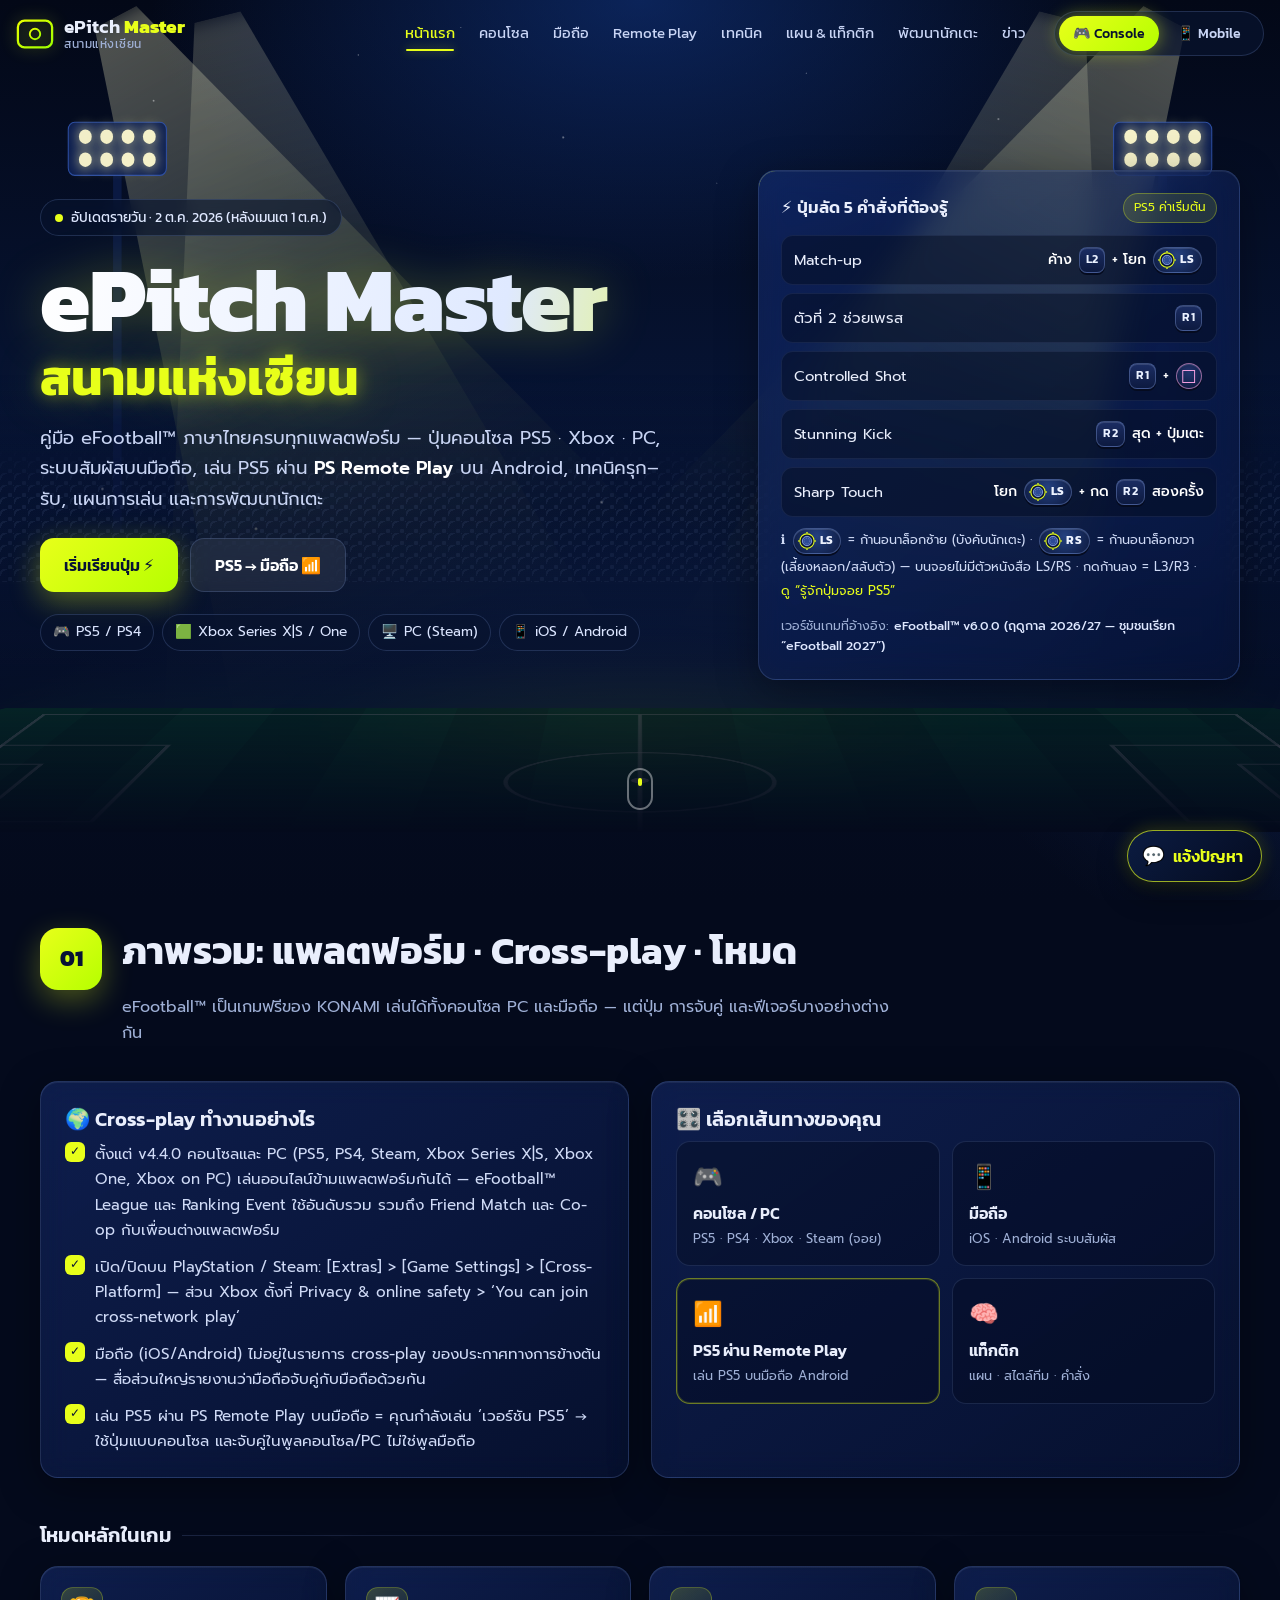
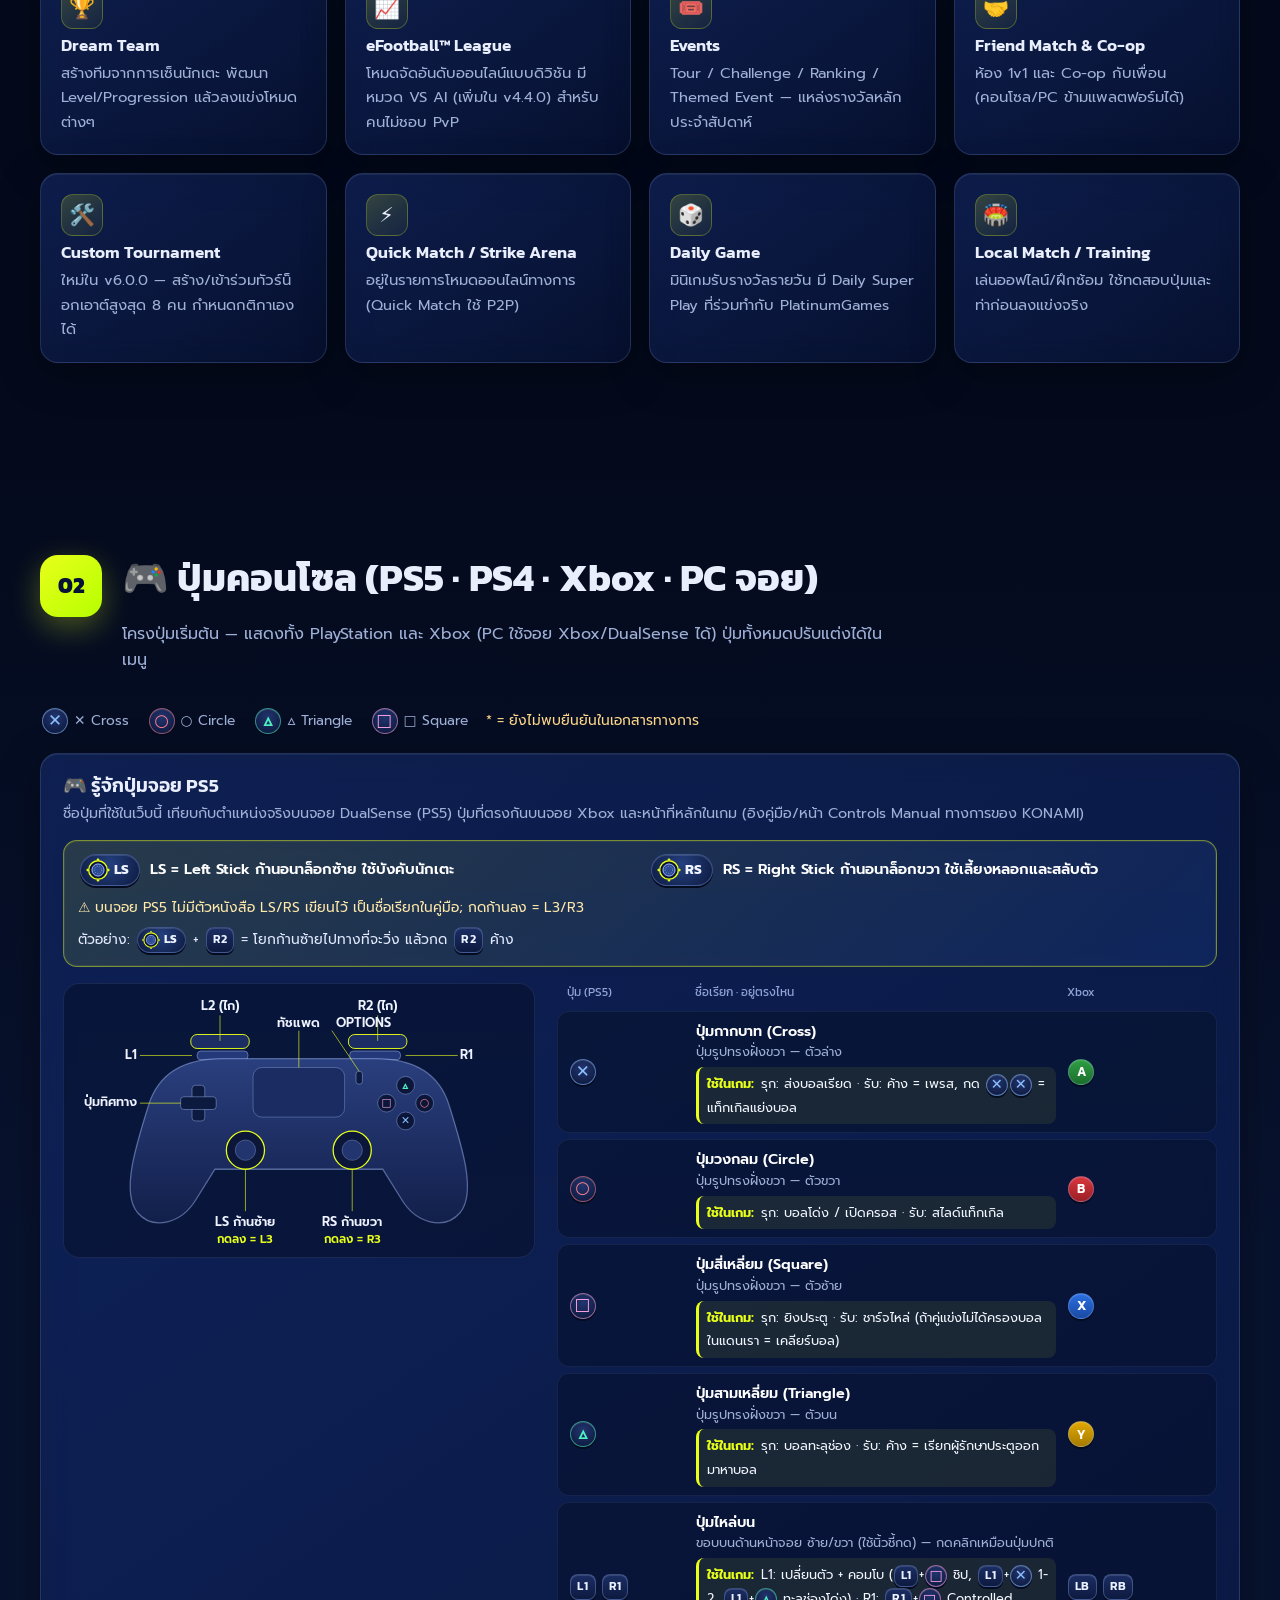
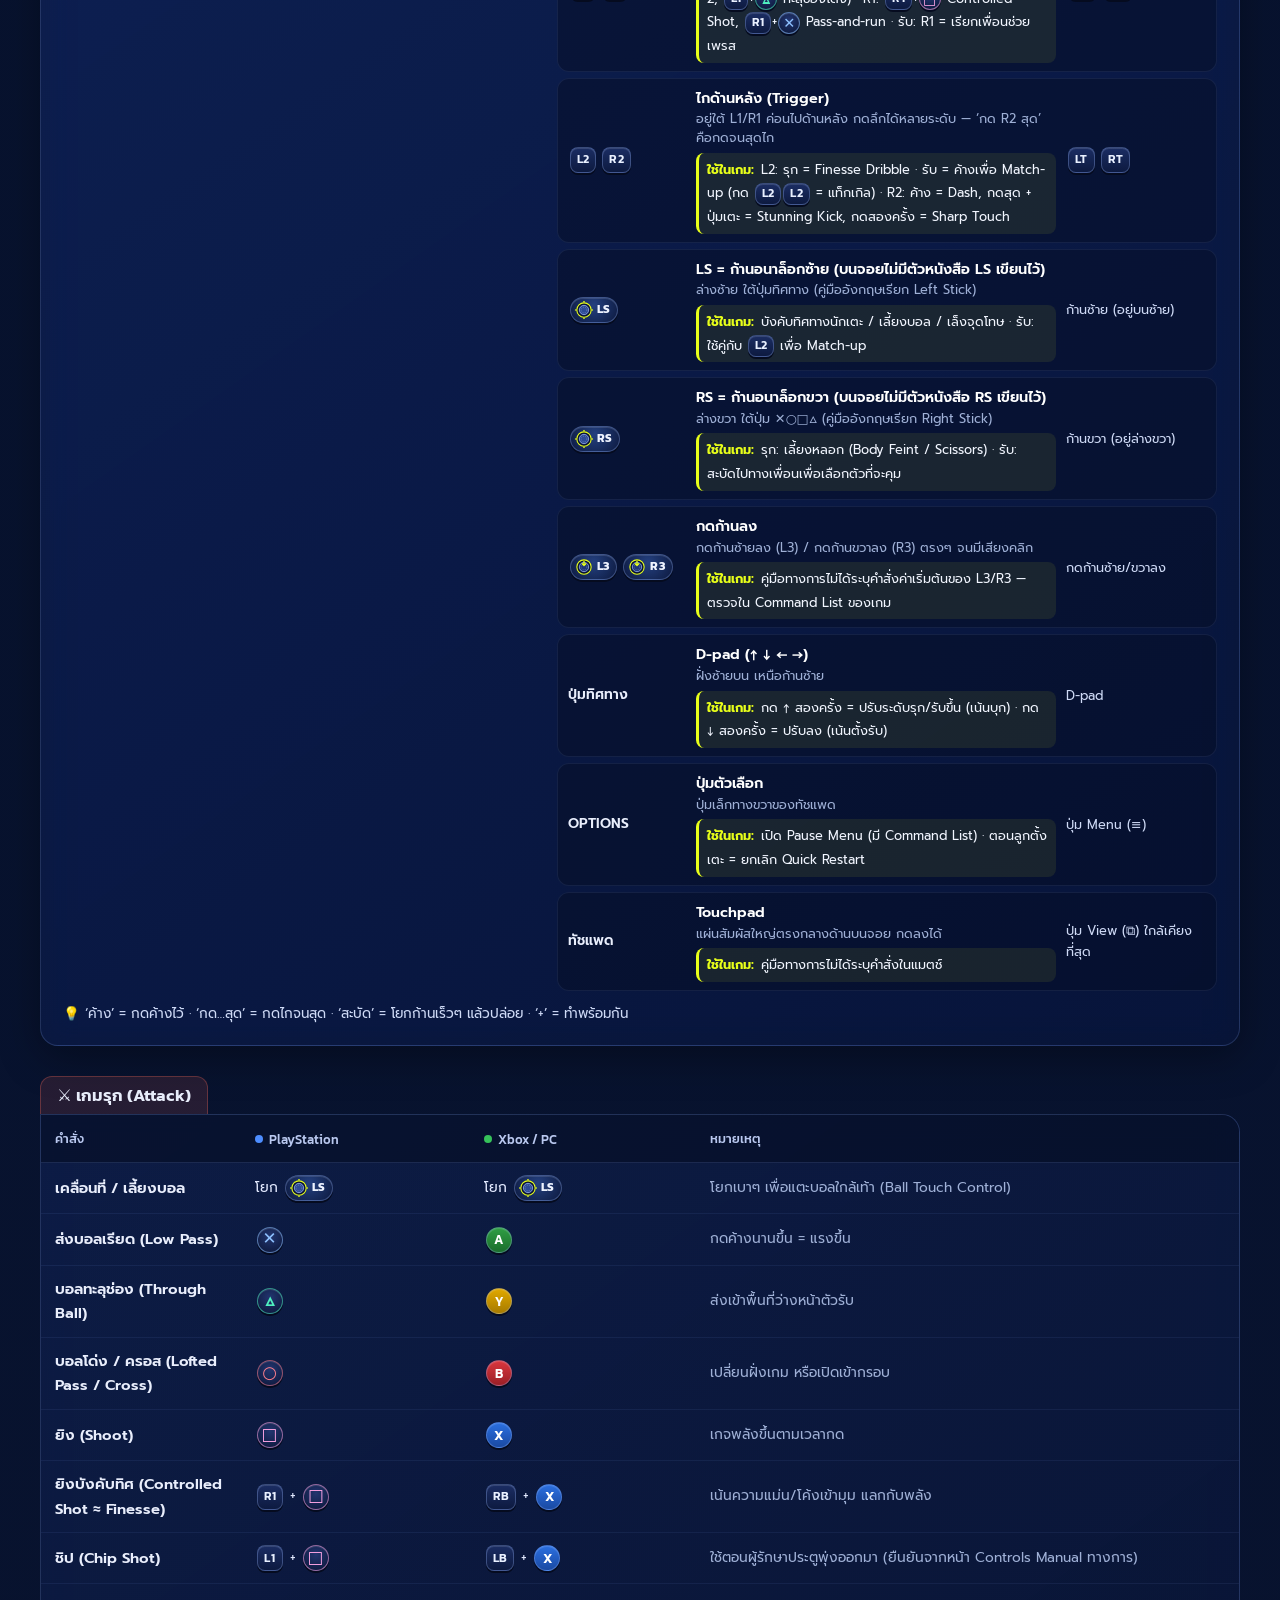
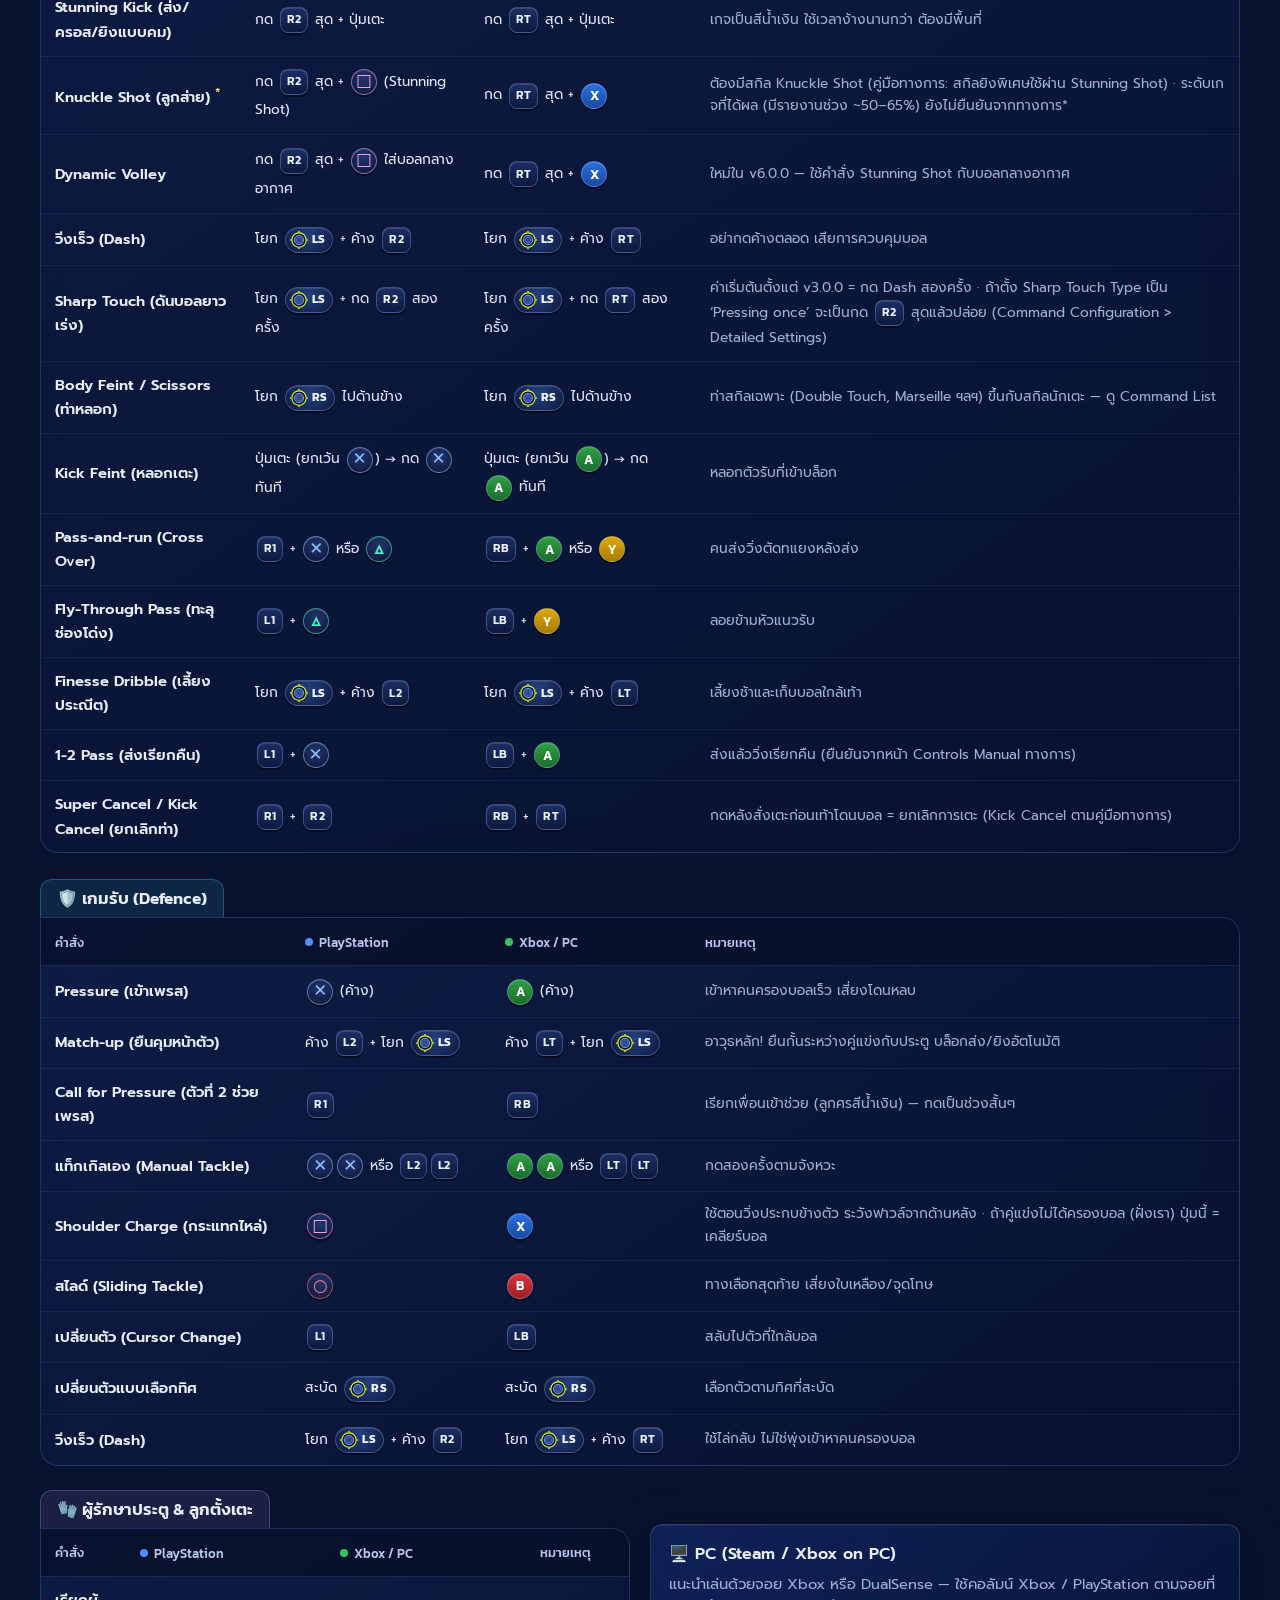
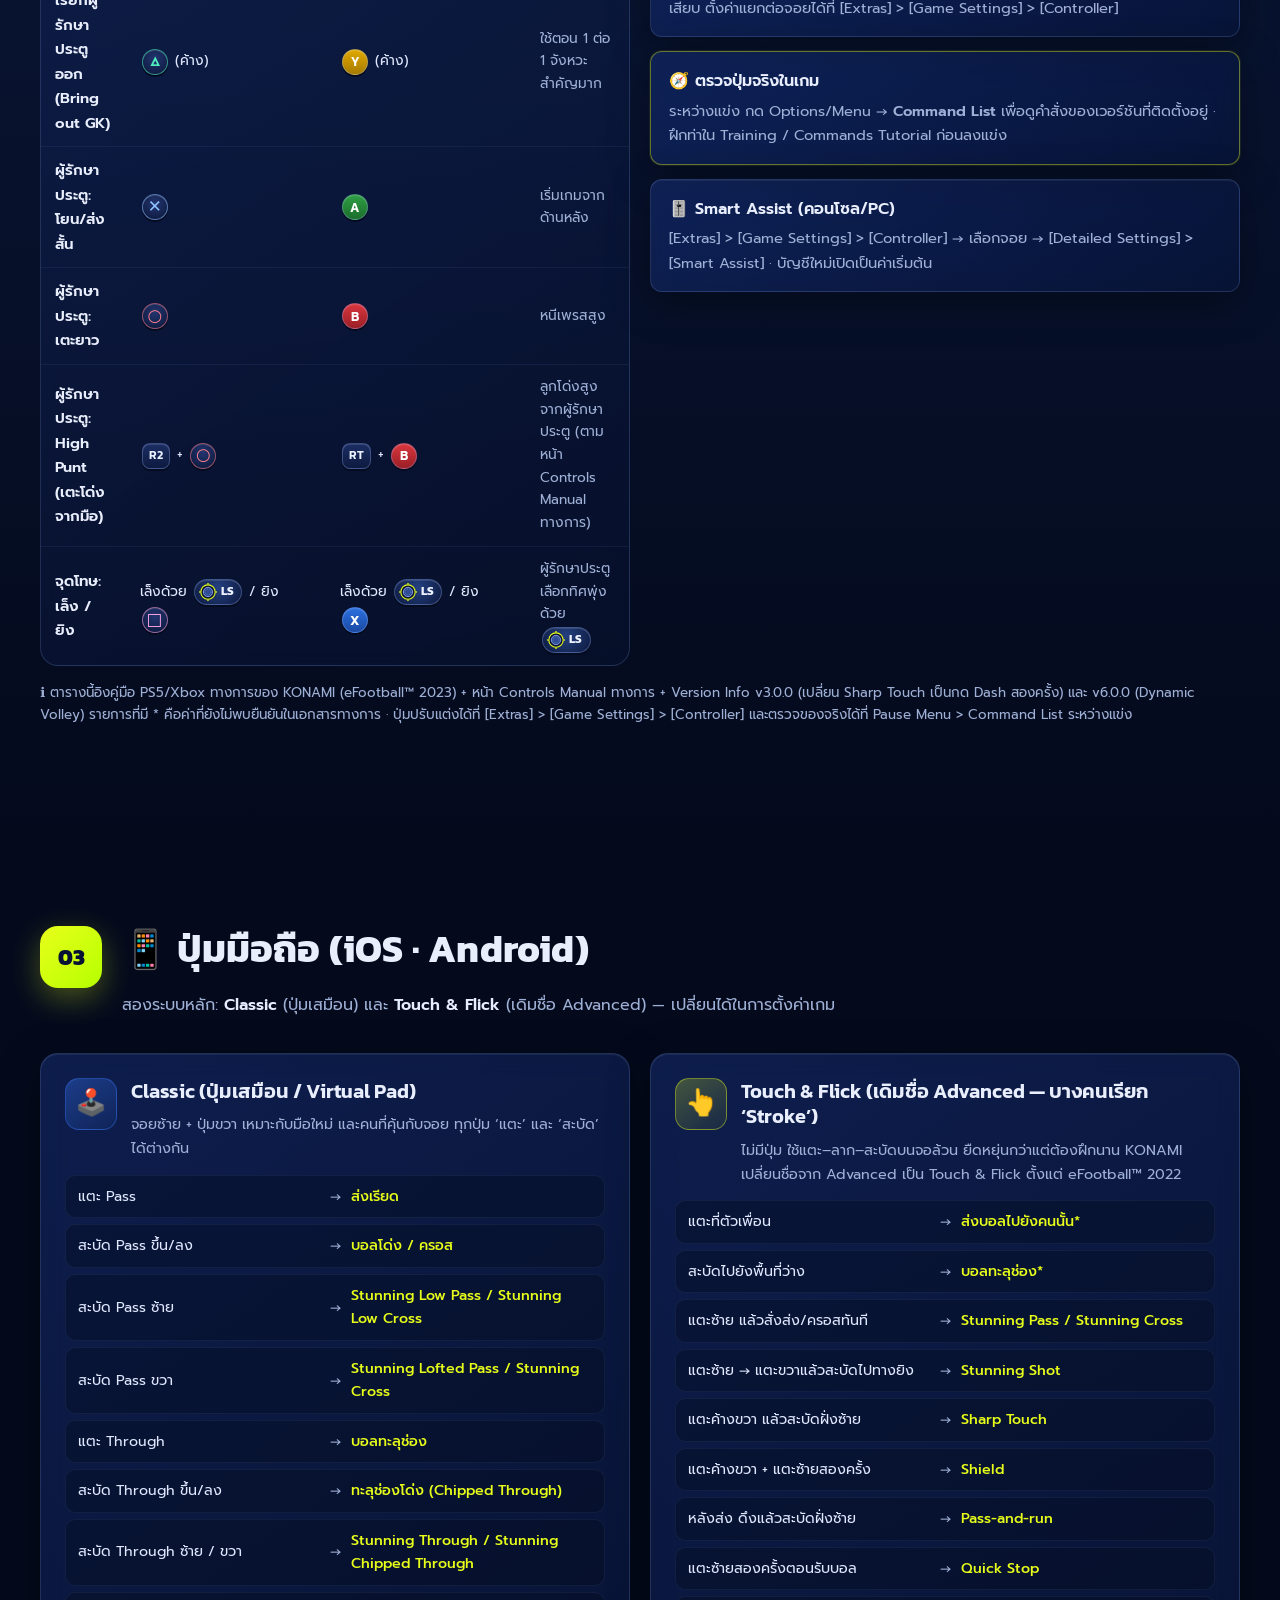
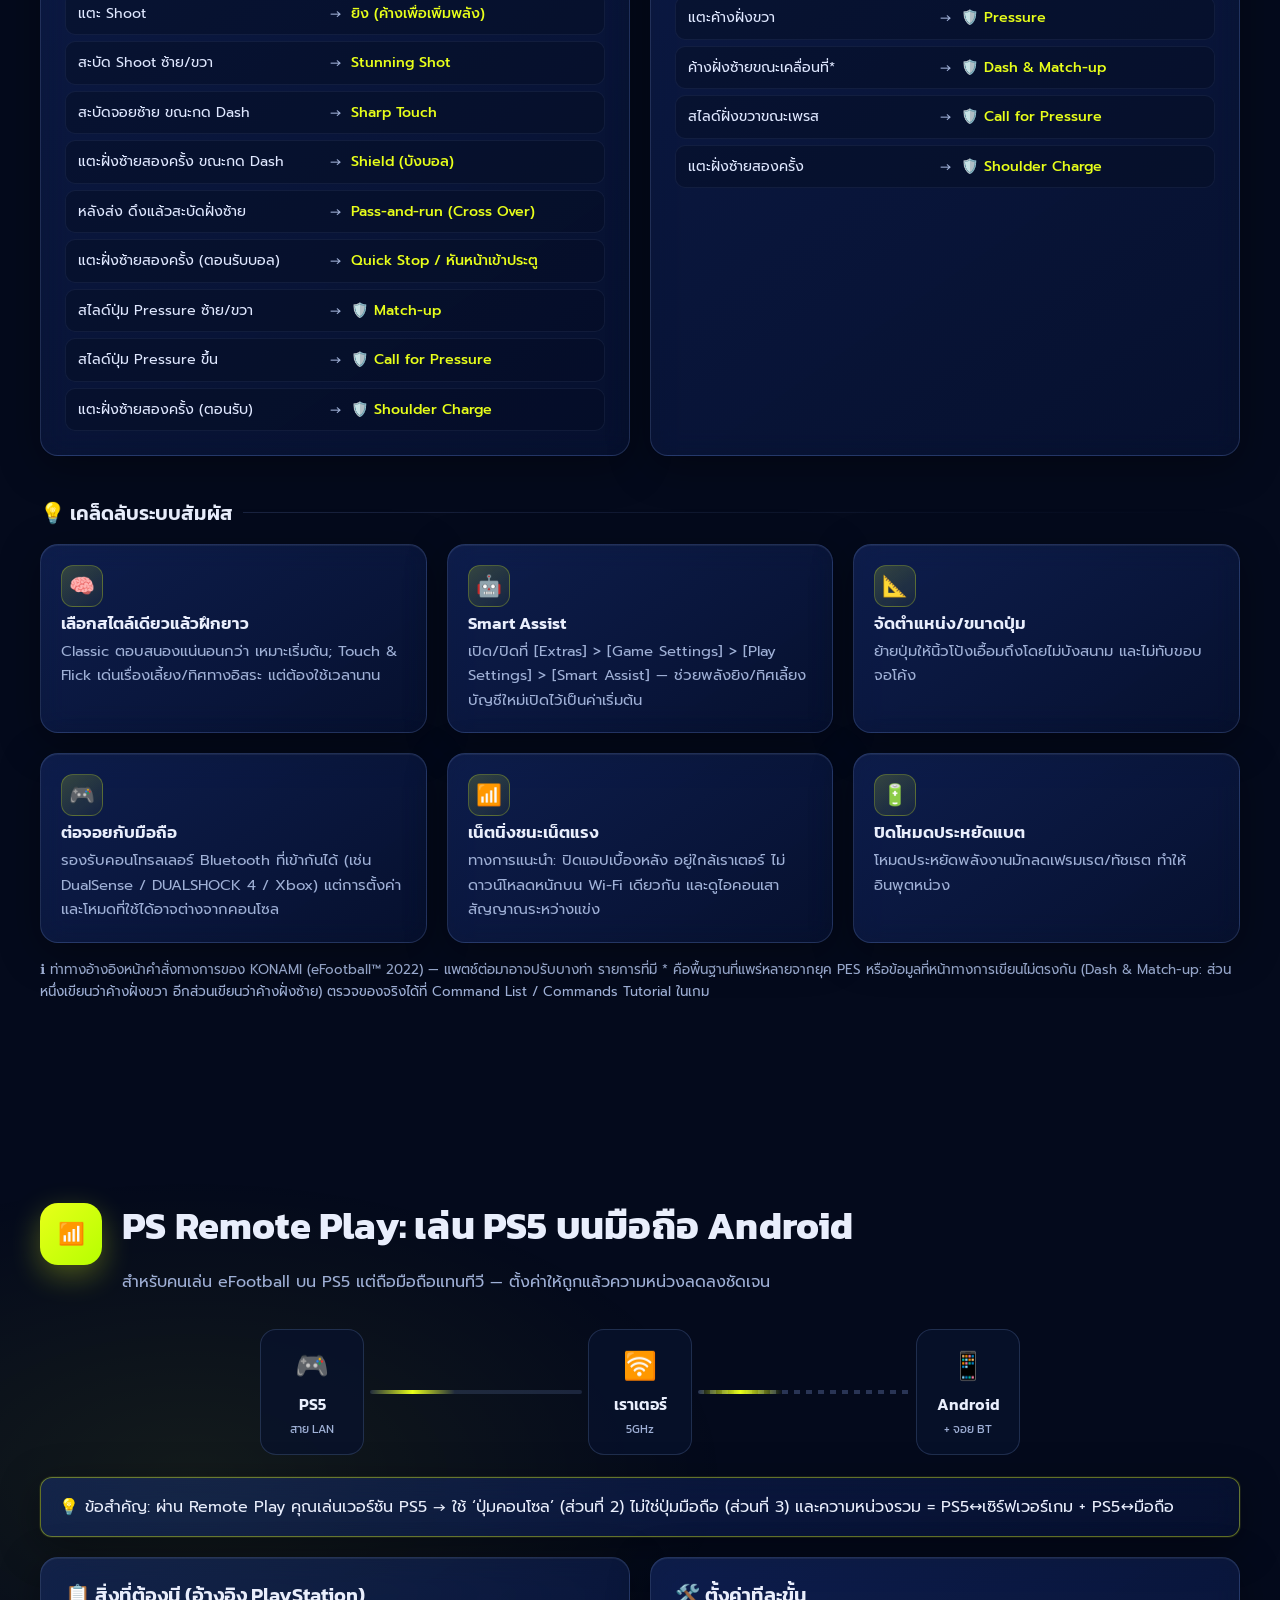
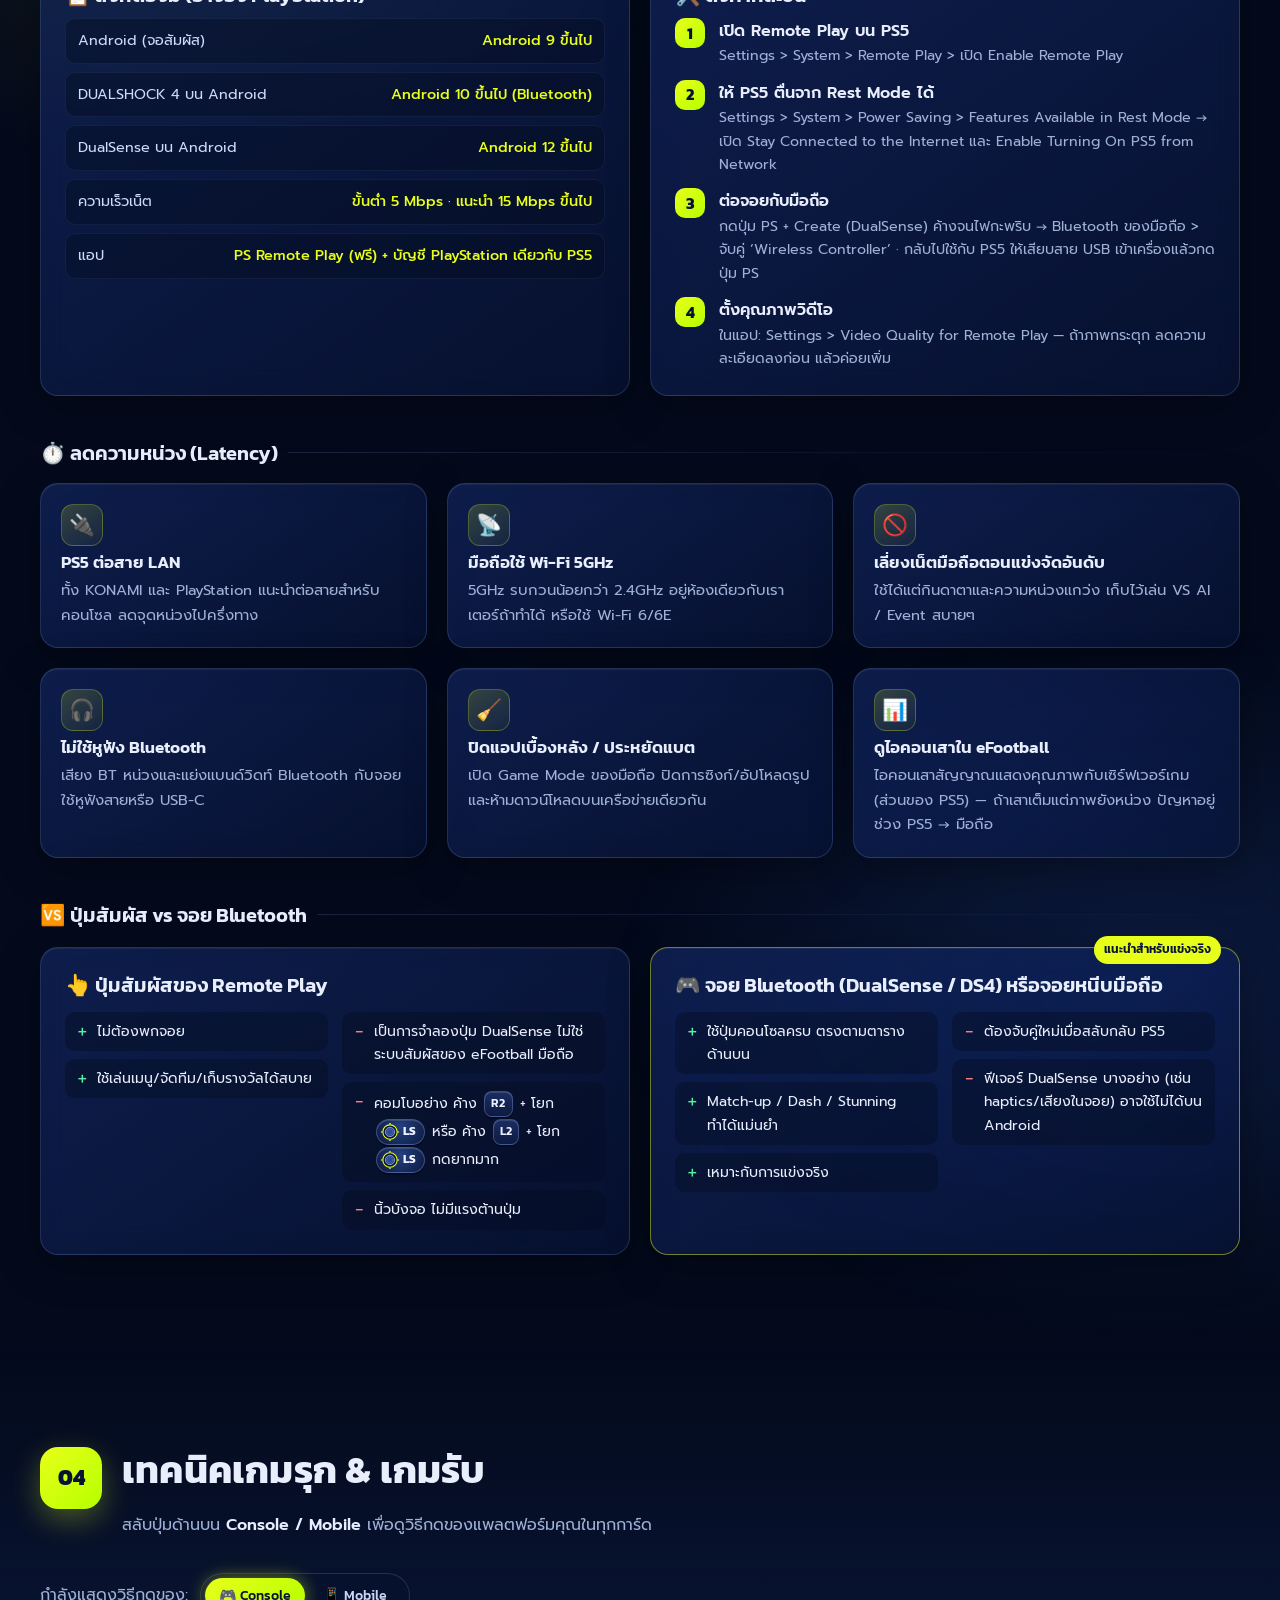
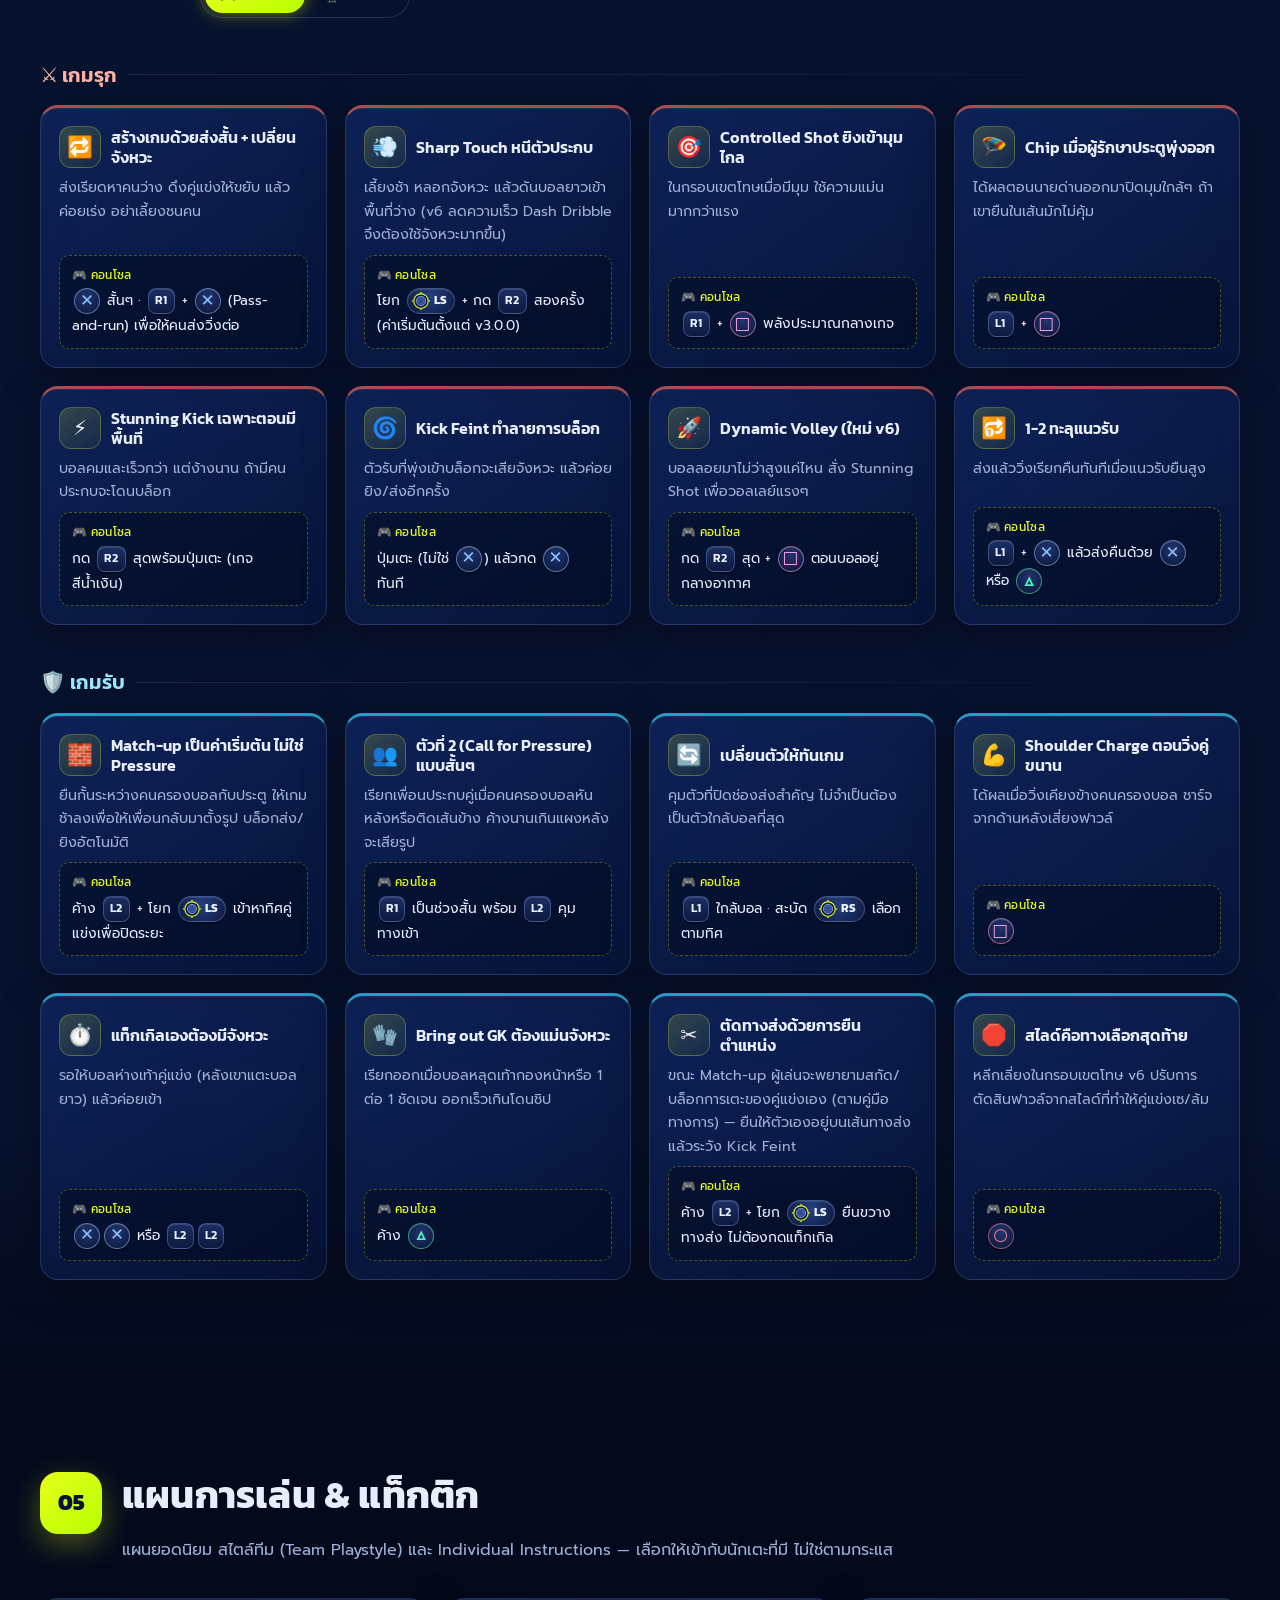
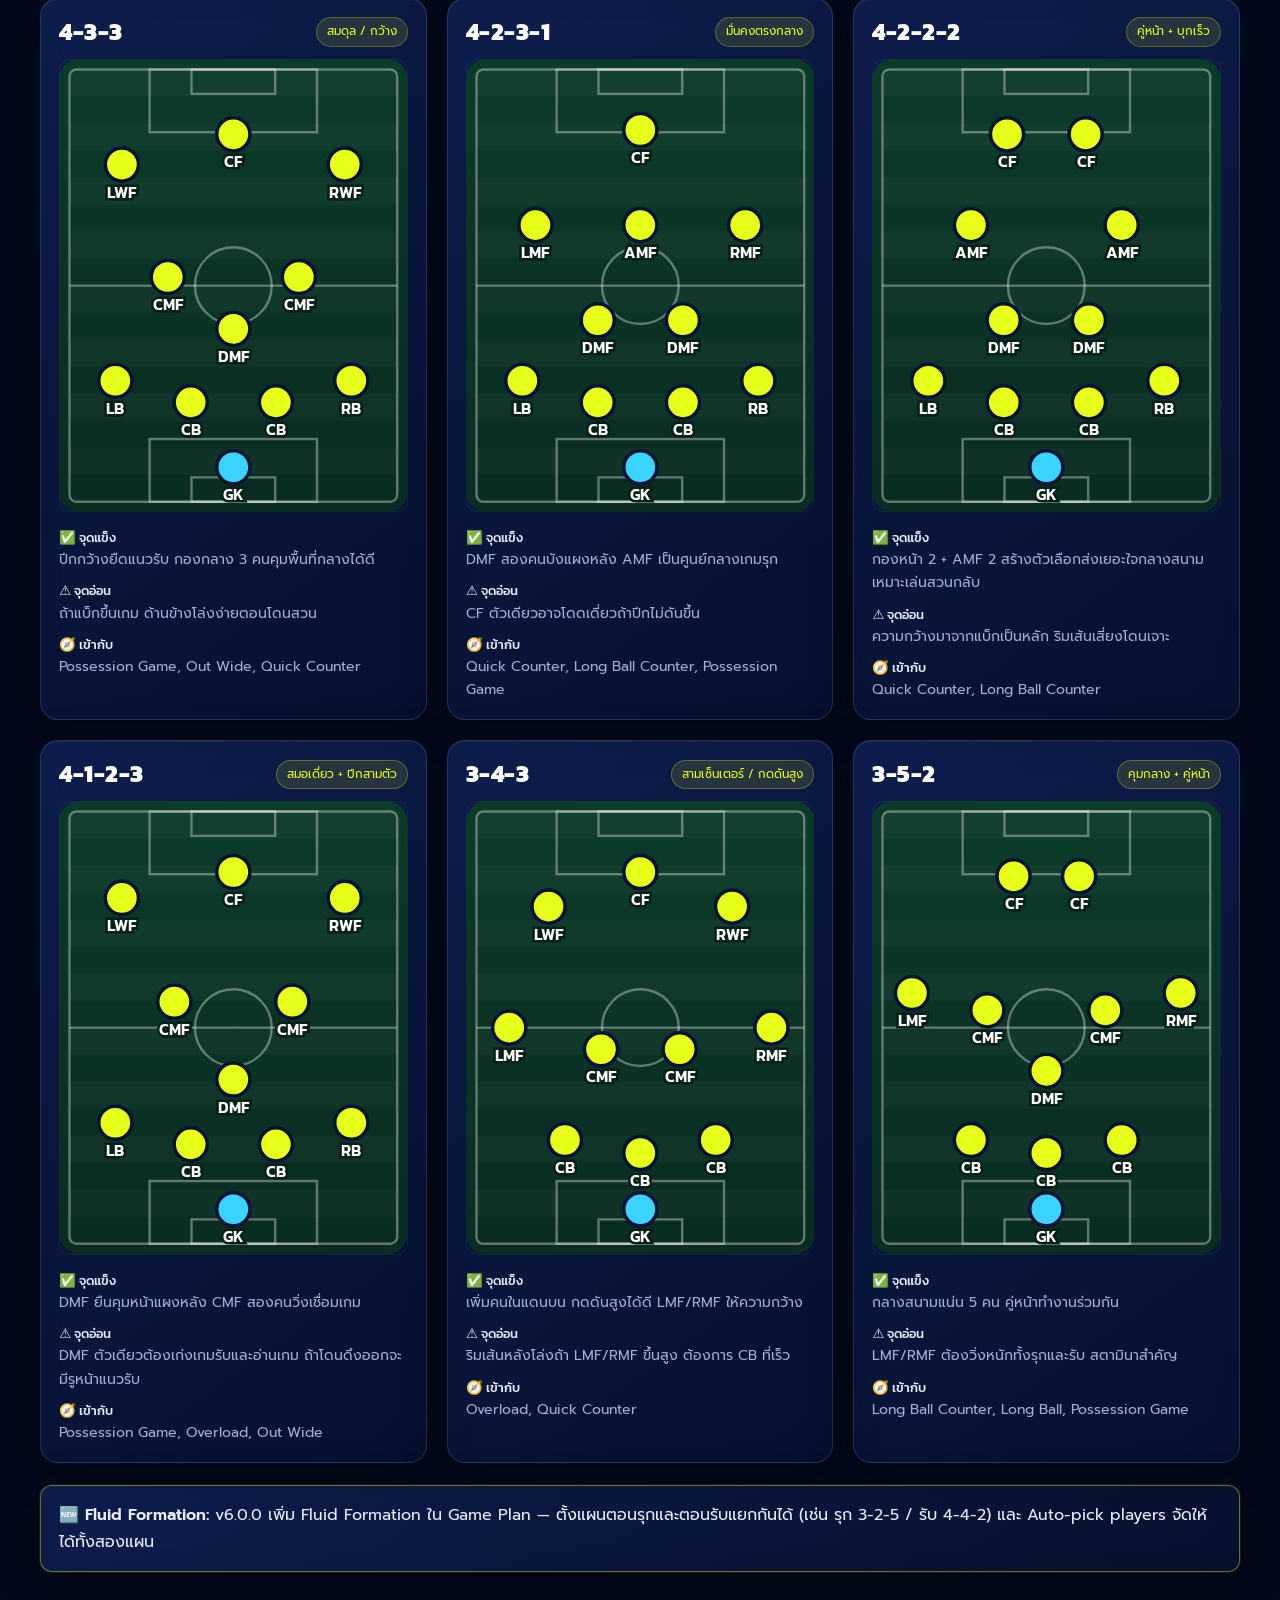
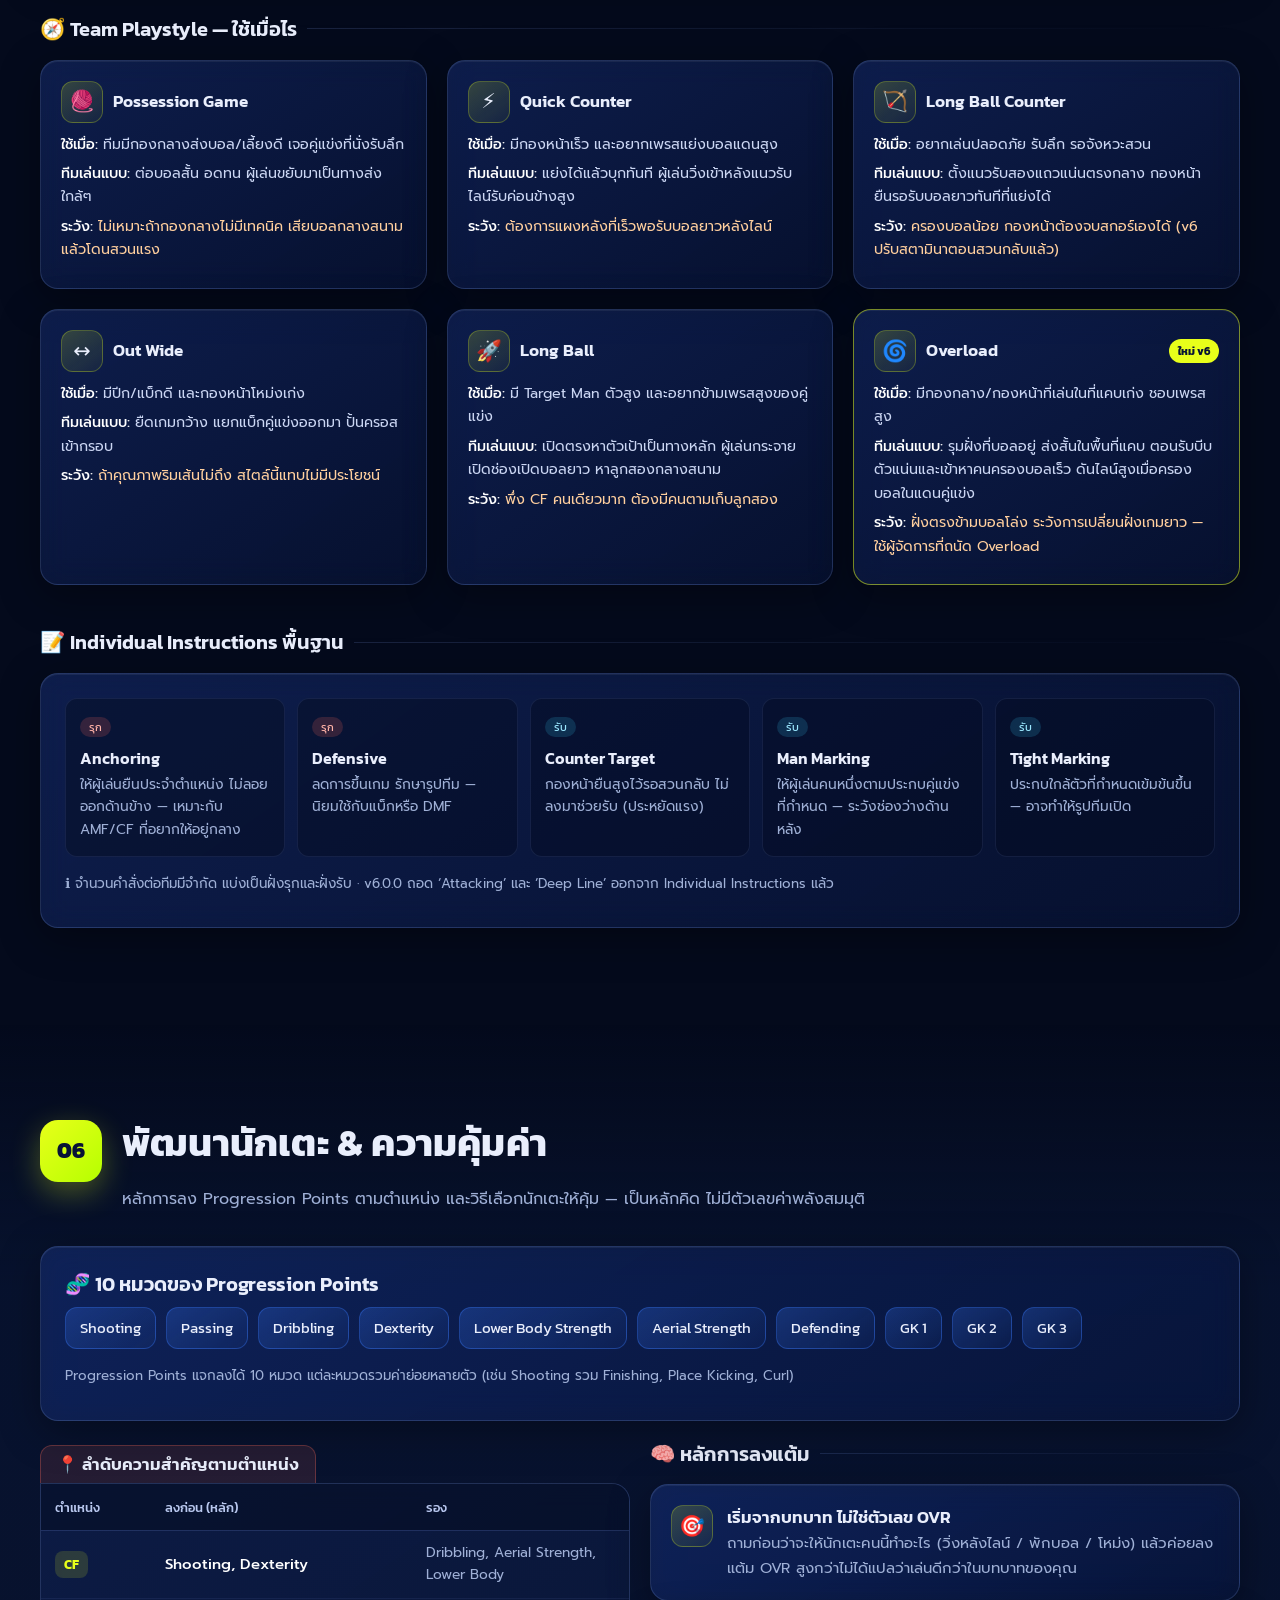
==== commit 8cef1ba2: "Update site content 2026-10-02 05:14 ICT" ====
--- a/index.html
+++ b/index.html
@@ -93,11 +93,11 @@
         <span class="hc-pf only-console">PS5 ค่าเริ่มต้น</span><span class="hc-pf only-mobile">มือถือ Classic</span>
       </div>
       <ul class="hc-list only-console">
-        <li><span>Match-up</span><b data-kbd="ค้าง [L2] + โยก [อนาล็อกซ้าย]"></b></li>
+        <li><span>Match-up</span><b data-kbd="ค้าง [L2] + โยก [LS]"></b></li>
         <li><span>ตัวที่ 2 ช่วยเพรส</span><b data-kbd="[R1]"></b></li>
         <li><span>Controlled Shot</span><b data-kbd="[R1] + [S]"></b></li>
         <li><span>Stunning Kick</span><b data-kbd="[R2] สุด + ปุ่มเตะ"></b></li>
-        <li><span>Sharp Touch</span><b data-kbd="โยก [อนาล็อกซ้าย] + กด [R2] สองครั้ง"></b></li>
+        <li><span>Sharp Touch</span><b data-kbd="โยก [LS] + กด [R2] สองครั้ง"></b></li>
       </ul>
       <ul class="hc-list only-mobile">
         <li><span>Match-up</span><b>สไลด์ Pressure ซ้าย/ขวา</b></li>
@@ -106,6 +106,7 @@
         <li><span>Stunning Pass</span><b>สะบัด Pass ซ้าย/ขวา</b></li>
         <li><span>Sharp Touch</span><b>กด Dash + สะบัดจอย</b></li>
       </ul>
+      <p class="hc-stick" id="heroStick"></p>
       <div class="hc-foot" id="heroVersion"></div>
     </aside>
   </div>
@@ -153,6 +154,7 @@
     </div>
     <div class="glossary glass reveal" id="btnGlossary" aria-labelledby="glossTitle">
       <div class="gl-head"><h3 id="glossTitle">🎮 รู้จักปุ่มจอย PS5</h3><p id="glossIntro"></p></div>
+      <div class="gl-sticks" id="glossSticks" role="note"></div>
       <div class="gl-body">
         <figure class="gl-pad" aria-label="แผนภาพจอย DualSense พร้อมชื่อปุ่ม">
           <svg viewBox="-40 0 720 410" role="img" aria-labelledby="padTitle">
@@ -183,8 +185,8 @@
               <line x1="134" y1="178" x2="70" y2="178"/><text x="66" y="183" class="end">ปุ่มทิศทาง</text>
               <line x1="320" y1="122" x2="320" y2="64"/><text x="320" y="58">ทัชแพด</text>
               <line x1="415" y1="128" x2="372" y2="64"/><text x="378" y="58" class="st">OPTIONS</text>
-              <line x1="236" y1="282" x2="236" y2="348"/><text x="236" y="372">อนาล็อกซ้าย</text><text x="236" y="398" class="sub">กดลง = L3</text>
-              <line x1="404" y1="282" x2="404" y2="348"/><text x="404" y="372">อนาล็อกขวา</text><text x="404" y="398" class="sub">กดลง = R3</text>
+              <line x1="236" y1="282" x2="236" y2="348"/><text x="236" y="372">LS ก้านซ้าย</text><text x="236" y="398" class="sub">กดลง = L3</text>
+              <line x1="404" y1="282" x2="404" y2="348"/><text x="404" y="372">RS ก้านขวา</text><text x="404" y="398" class="sub">กดลง = R3</text>
             </g>
           </svg>
         </figure>
--- a/style.css
+++ b/style.css
@@ -531,9 +531,6 @@
 @media (prefers-reduced-motion:reduce){.rp-panel{animation:none}.rp-fab,.rp-tab-glider,.rp-toast{transition:none}}
 
 /* --- patch: Thai stick chips + PS5 button glossary --- */
-.k.stick{width:auto;min-width:0;padding:0 9px 0 7px;gap:5px;grid-auto-flow:column;font-family:inherit;font-weight:600;font-size:.8rem;white-space:nowrap;border-radius:13px;color:#e8f0ff;
-  background:radial-gradient(circle at 50% 30%,#24407f,#0d1a40)}
-.k.stick::before{content:"";width:10px;height:10px;border-radius:50%;background:radial-gradient(circle at 40% 35%,#9fb8ff,#3a5bb8);box-shadow:0 0 0 2px rgba(159,184,255,.25)}
 .ctrl td.keys{white-space:normal;min-width:200px}
 .ctrl td.keys .v{line-height:2}
 .hc-list li b{line-height:1.9}
@@ -578,3 +575,38 @@
   .ctrl td.keys{min-width:0}
 }
 .pd-lbl text.sub{fill:#e8ff1a;font-size:18px}
+
+/* --- patch: analog-stick icon chips (LS/RS/L3/R3) + glossary use lines --- */
+.k.stk{width:auto;min-width:0;height:26px;padding:0 7px 0 3px;display:inline-flex;align-items:center;gap:3px;border-radius:13px;white-space:nowrap;
+  background:radial-gradient(circle at 50% 30%,#24407f,#0d1a40)}
+.k.stk .st-ic{width:20px;height:20px;flex:none;display:block;overflow:visible}
+.k.stk b{font-weight:700;font-size:.74rem;letter-spacing:.3px;color:#eef3ff;line-height:1}
+.st-base{fill:#081233;stroke:#e8ff1a;stroke-width:1.3}
+.st-cap{fill:#2c4a96;stroke:#9fb8ff;stroke-width:.9}
+.st-grip{fill:none;stroke:rgba(255,255,255,.35);stroke-width:.8;stroke-dasharray:1.2 1.2}
+.st-arr{fill:#e8ff1a}
+.st-press{fill:none;stroke:#e8ff1a;stroke-width:1.6;stroke-linecap:round;stroke-linejoin:round}
+.k.stk.press .st-cap{fill:#1d3577}
+.hc-stick{margin:10px 0 0;font-size:.8rem;line-height:1.9;color:#cfdaf6}
+.hc-stick a{color:var(--neon);white-space:nowrap}
+.gl-sticks{margin:0 0 16px;padding:12px 14px;border-radius:14px;background:linear-gradient(135deg,rgba(232,255,26,.12),rgba(59,123,255,.10));border:1px solid rgba(232,255,26,.45);box-shadow:inset 0 0 0 1px rgba(232,255,26,.08)}
+.gs-items{display:grid;grid-template-columns:1fr 1fr;gap:8px 18px}
+.gs-item{display:flex;align-items:center;gap:8px;font-weight:600;font-size:.92rem;color:#fff;line-height:1.45}
+.gs-ic{flex:none}
+.gs-ic .k.stk{height:32px;padding:0 9px 0 4px;border-radius:16px}
+.gs-ic .k.stk .st-ic{width:26px;height:26px}
+.gs-ic .k.stk b{font-size:.86rem}
+.gs-note{margin:10px 0 0;font-size:.86rem;color:#ffe9a8}
+.gs-ex{margin:6px 0 0;font-size:.86rem;color:#e3eaff;line-height:2}
+.gl-use{display:block;margin-top:5px;padding:5px 8px;border-radius:8px;font-style:normal;font-size:.8rem;line-height:1.85;color:#f2f6ff;background:rgba(232,255,26,.08);border-left:3px solid var(--neon)}
+.gl-use>span{color:var(--neon);font-weight:700;margin-right:2px}
+.gl-use .k{height:22px;min-width:22px;font-size:.72rem;margin:0 1px}
+.gl-use .k.ps-x,.gl-use .k.ps-o,.gl-use .k.ps-t,.gl-use .k.ps-s{width:22px;font-size:.9rem}
+.gl-use .k.stk .st-ic{width:17px;height:17px}
+@media (max-width:760px){
+  .gs-items{grid-template-columns:1fr}
+  .gs-item{font-size:.88rem}
+  .gl-row .gl-desc .gl-use{grid-column:1/-1;grid-row:3}
+  .gl-row .gl-xb{grid-row:4}
+}
+@media (min-width:901px){.gl-pad{position:sticky;top:calc(var(--nav-h) + 14px)}}
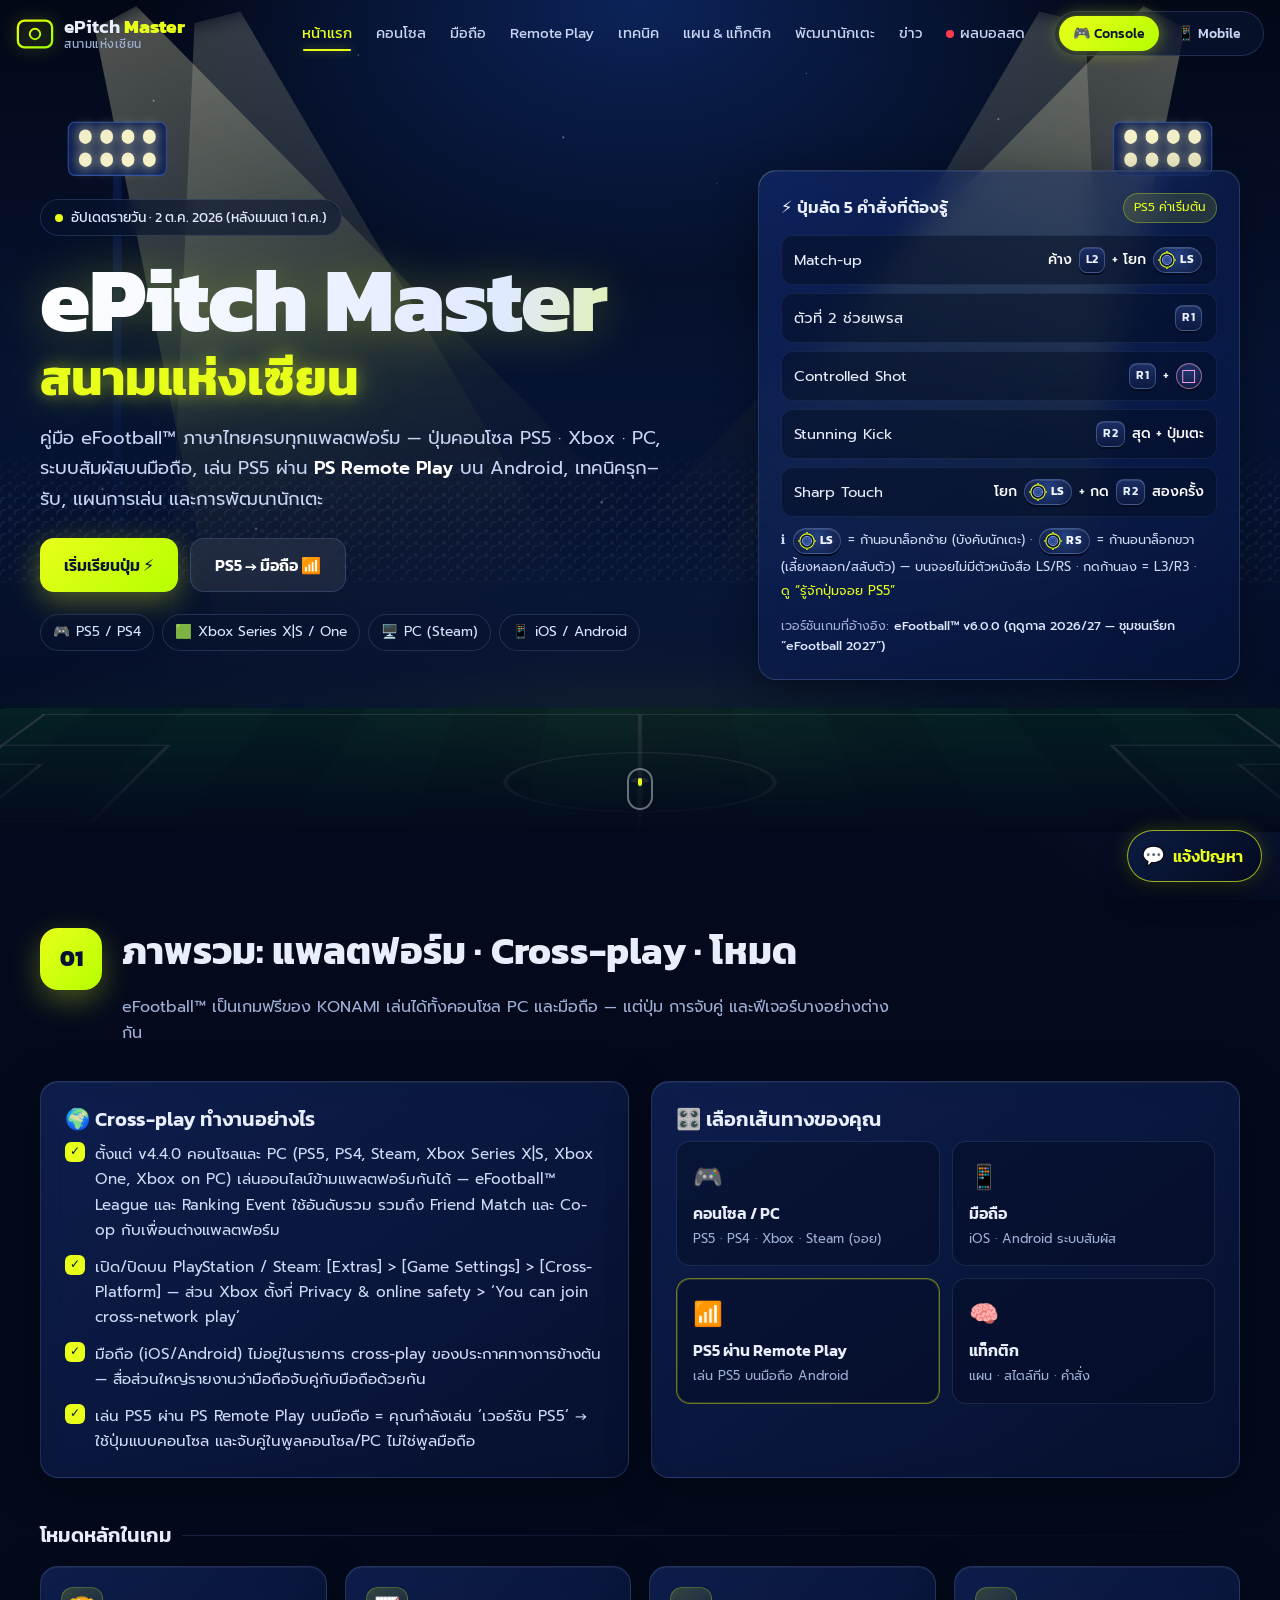
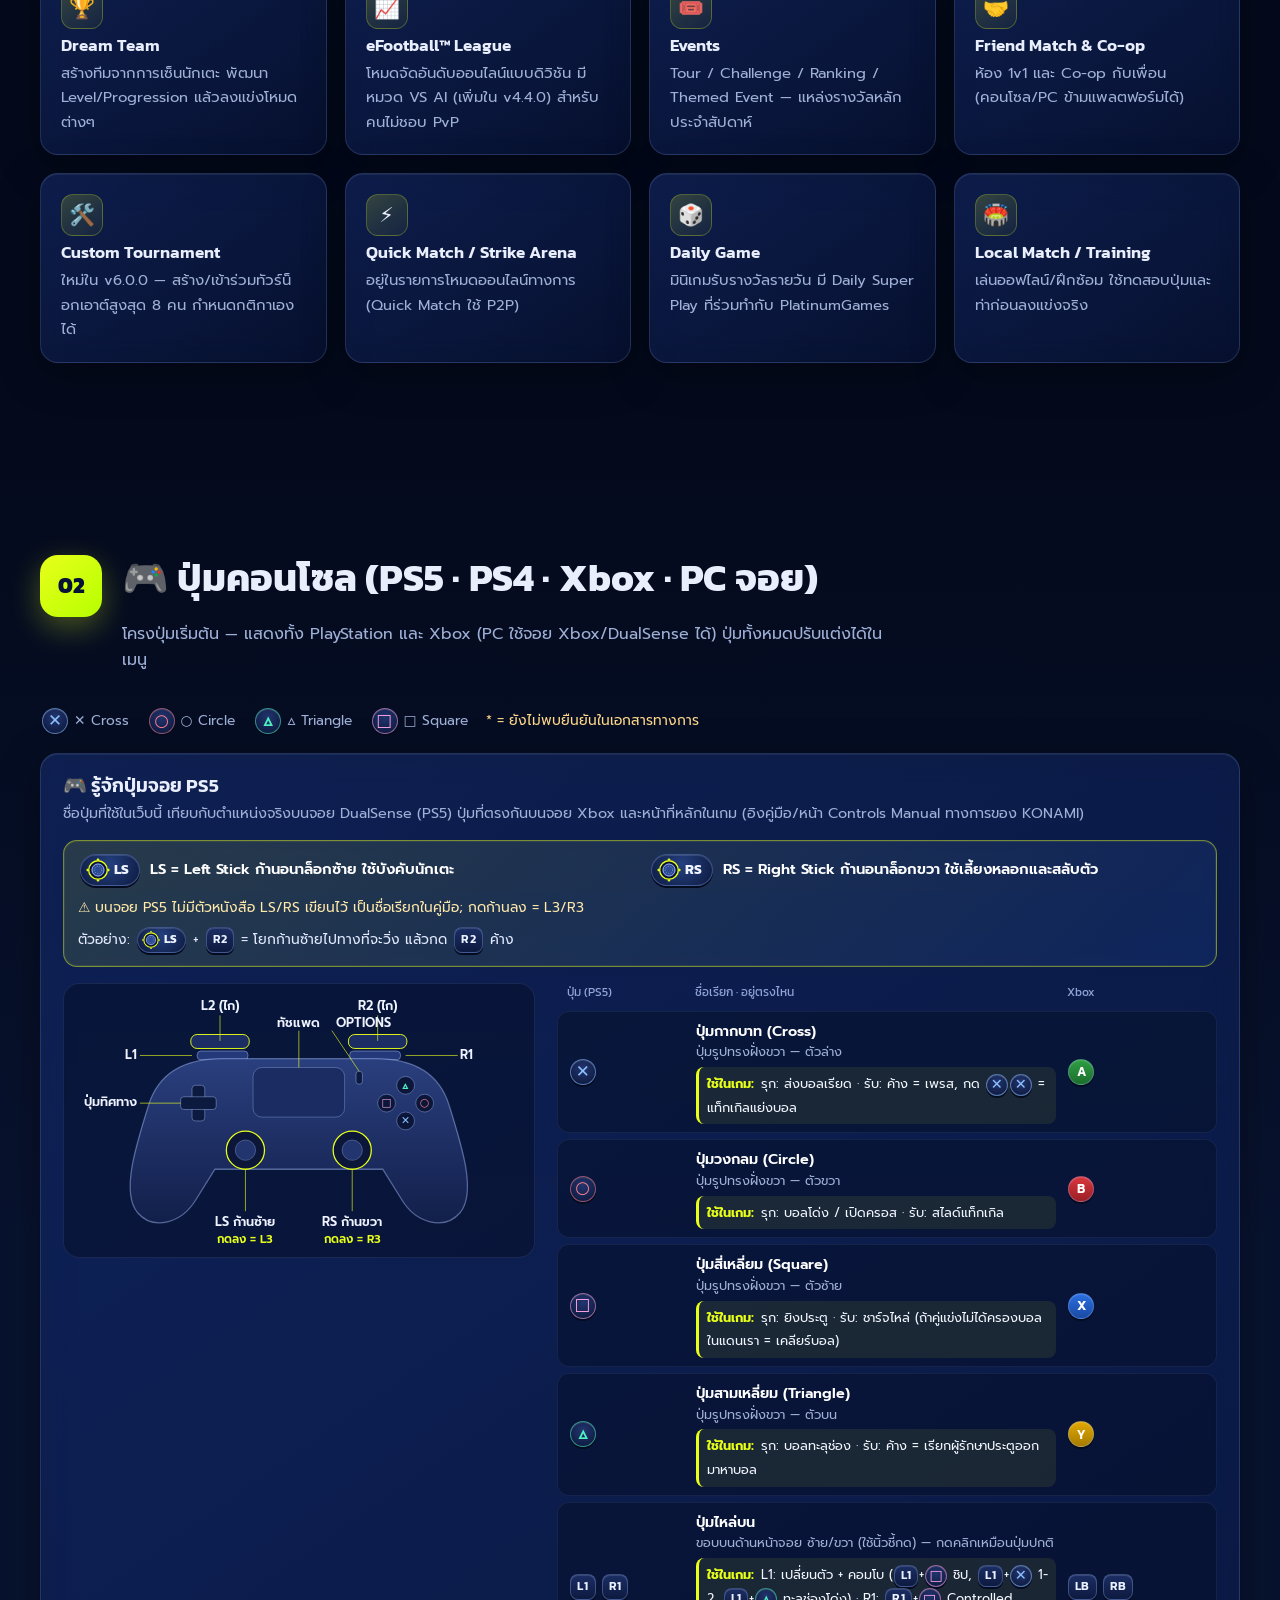
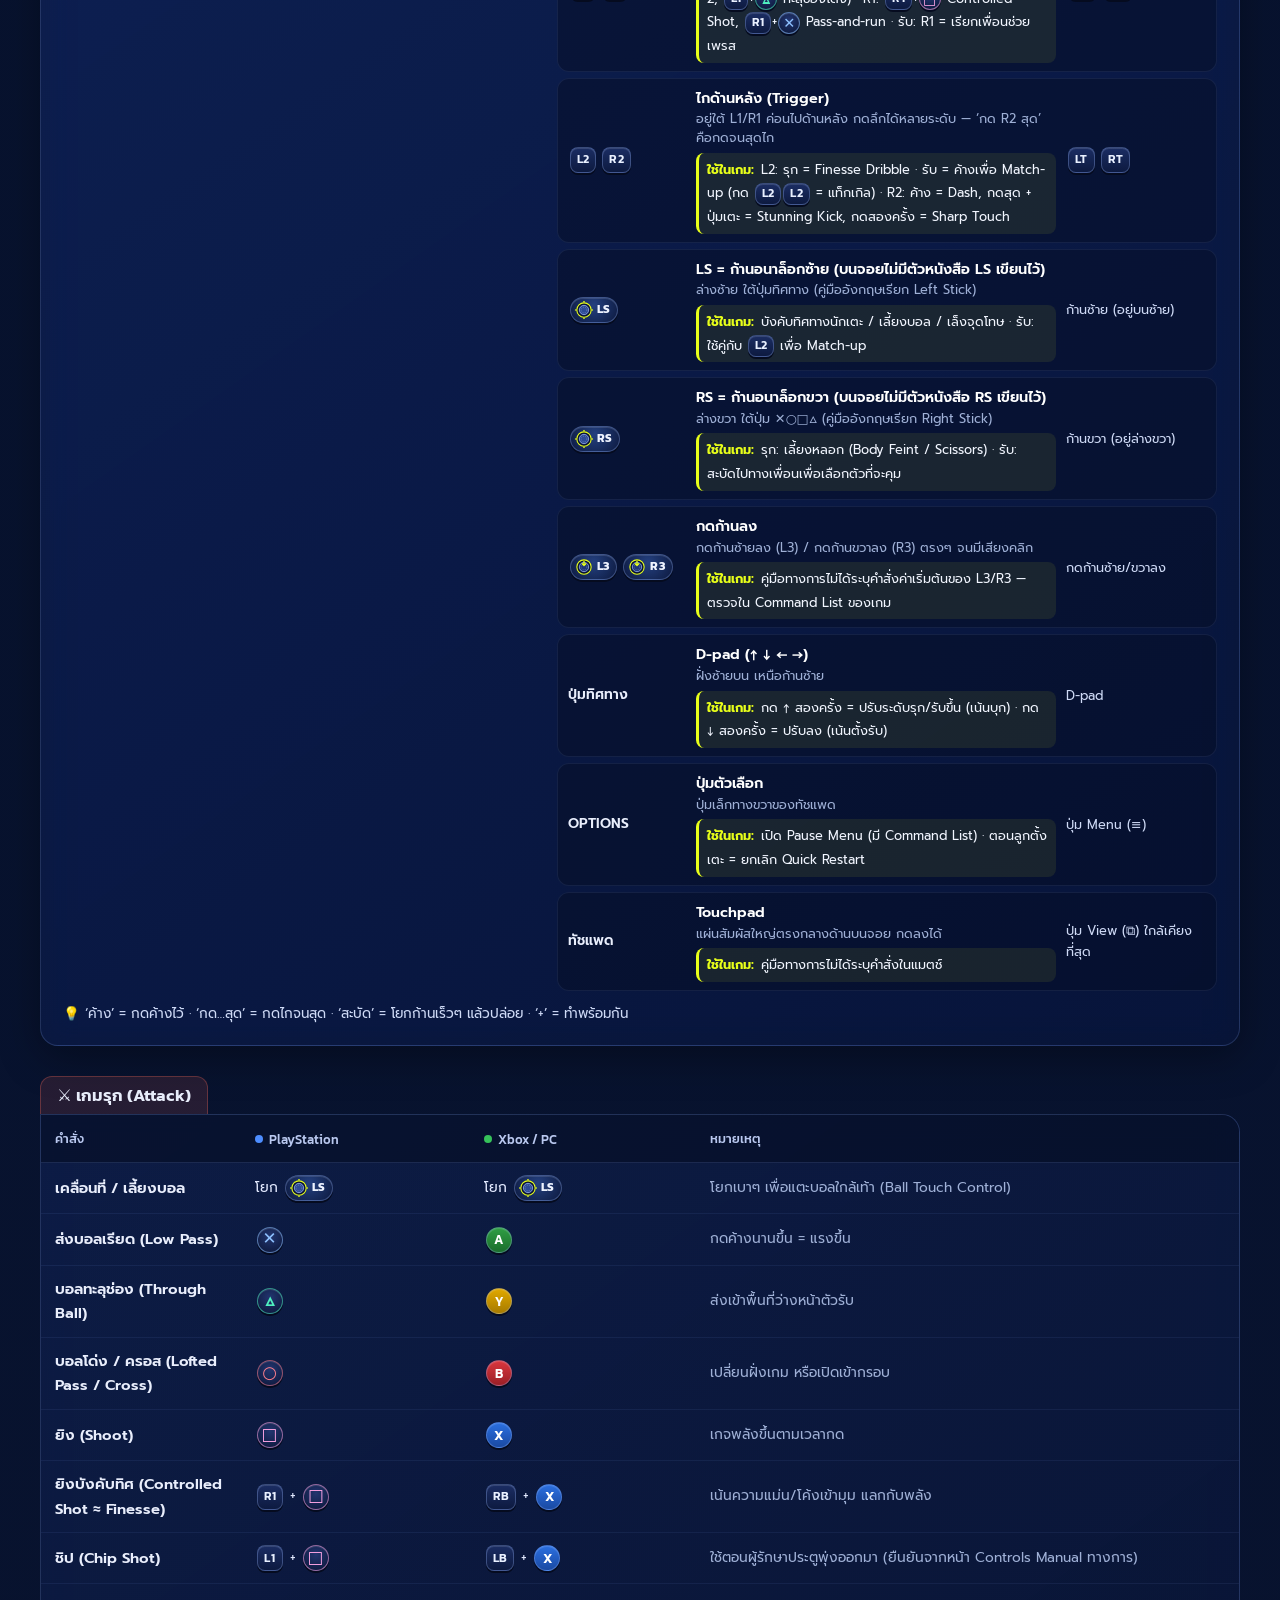
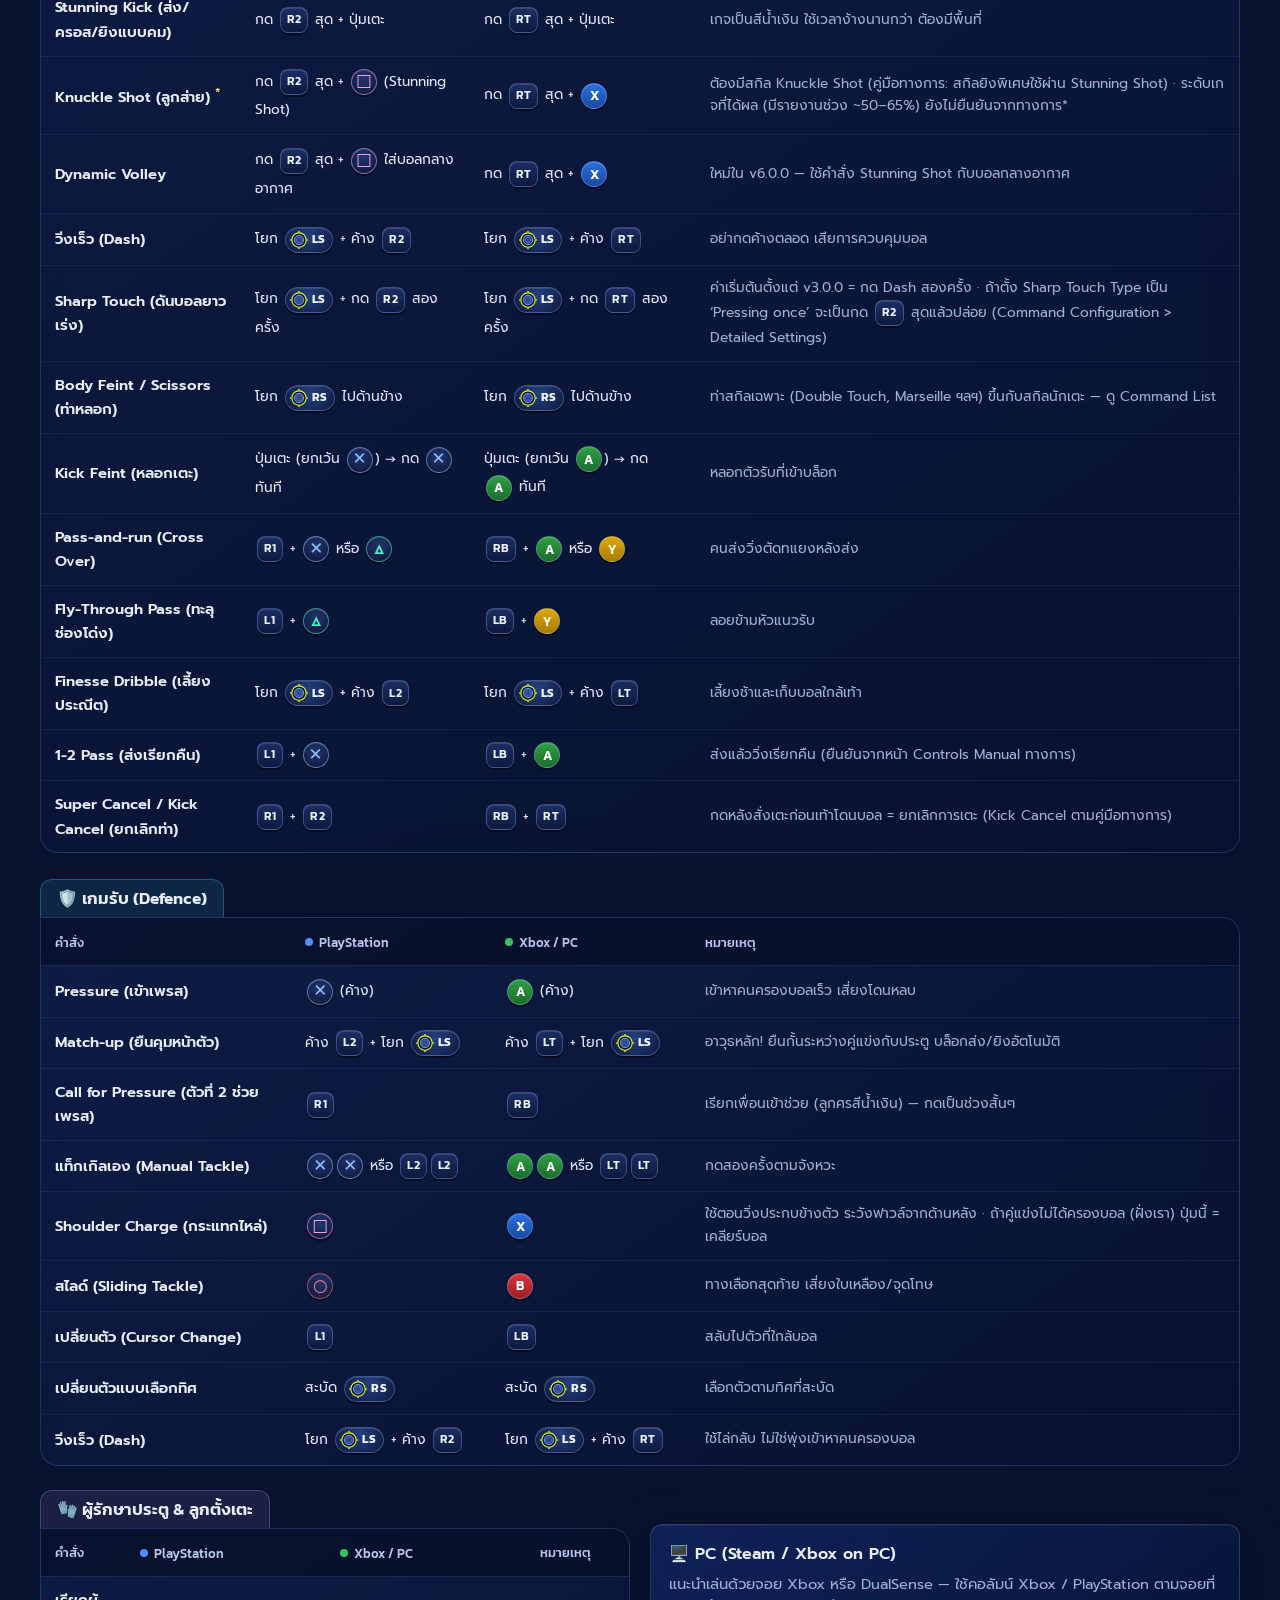
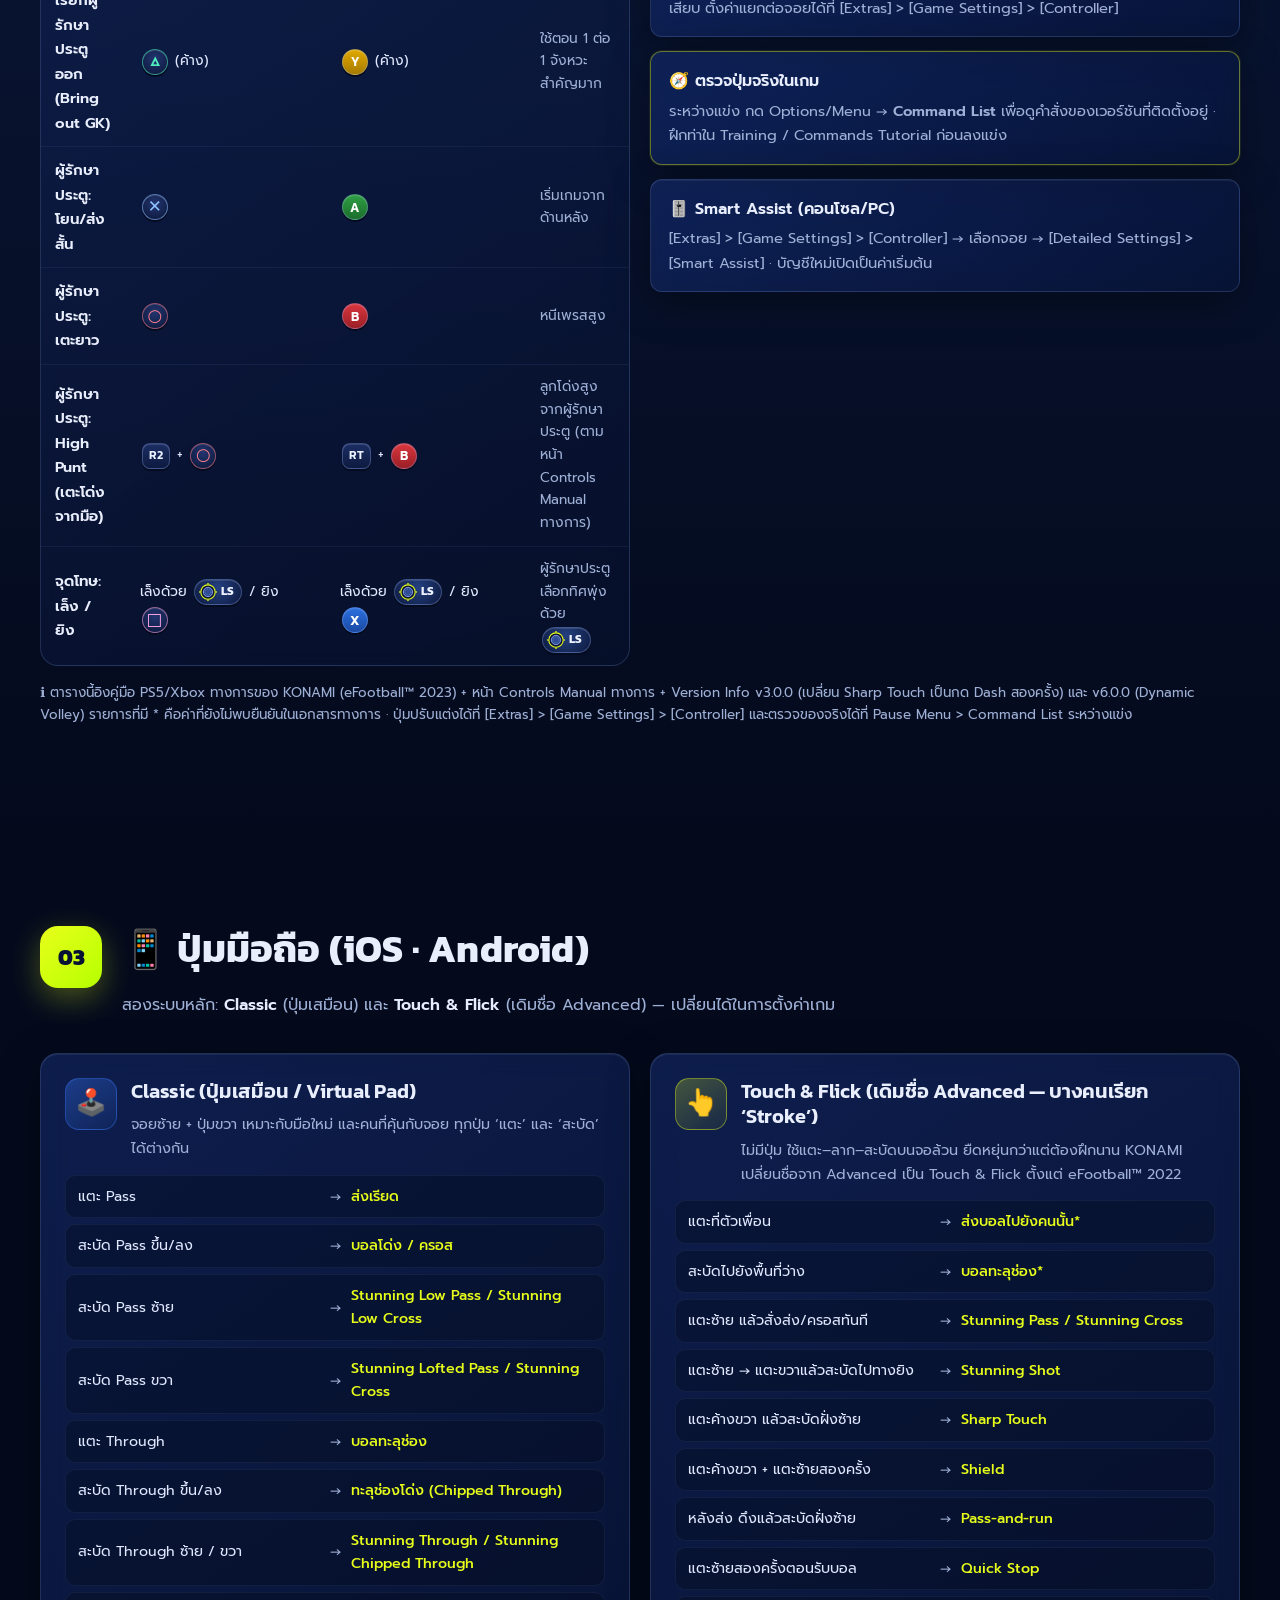
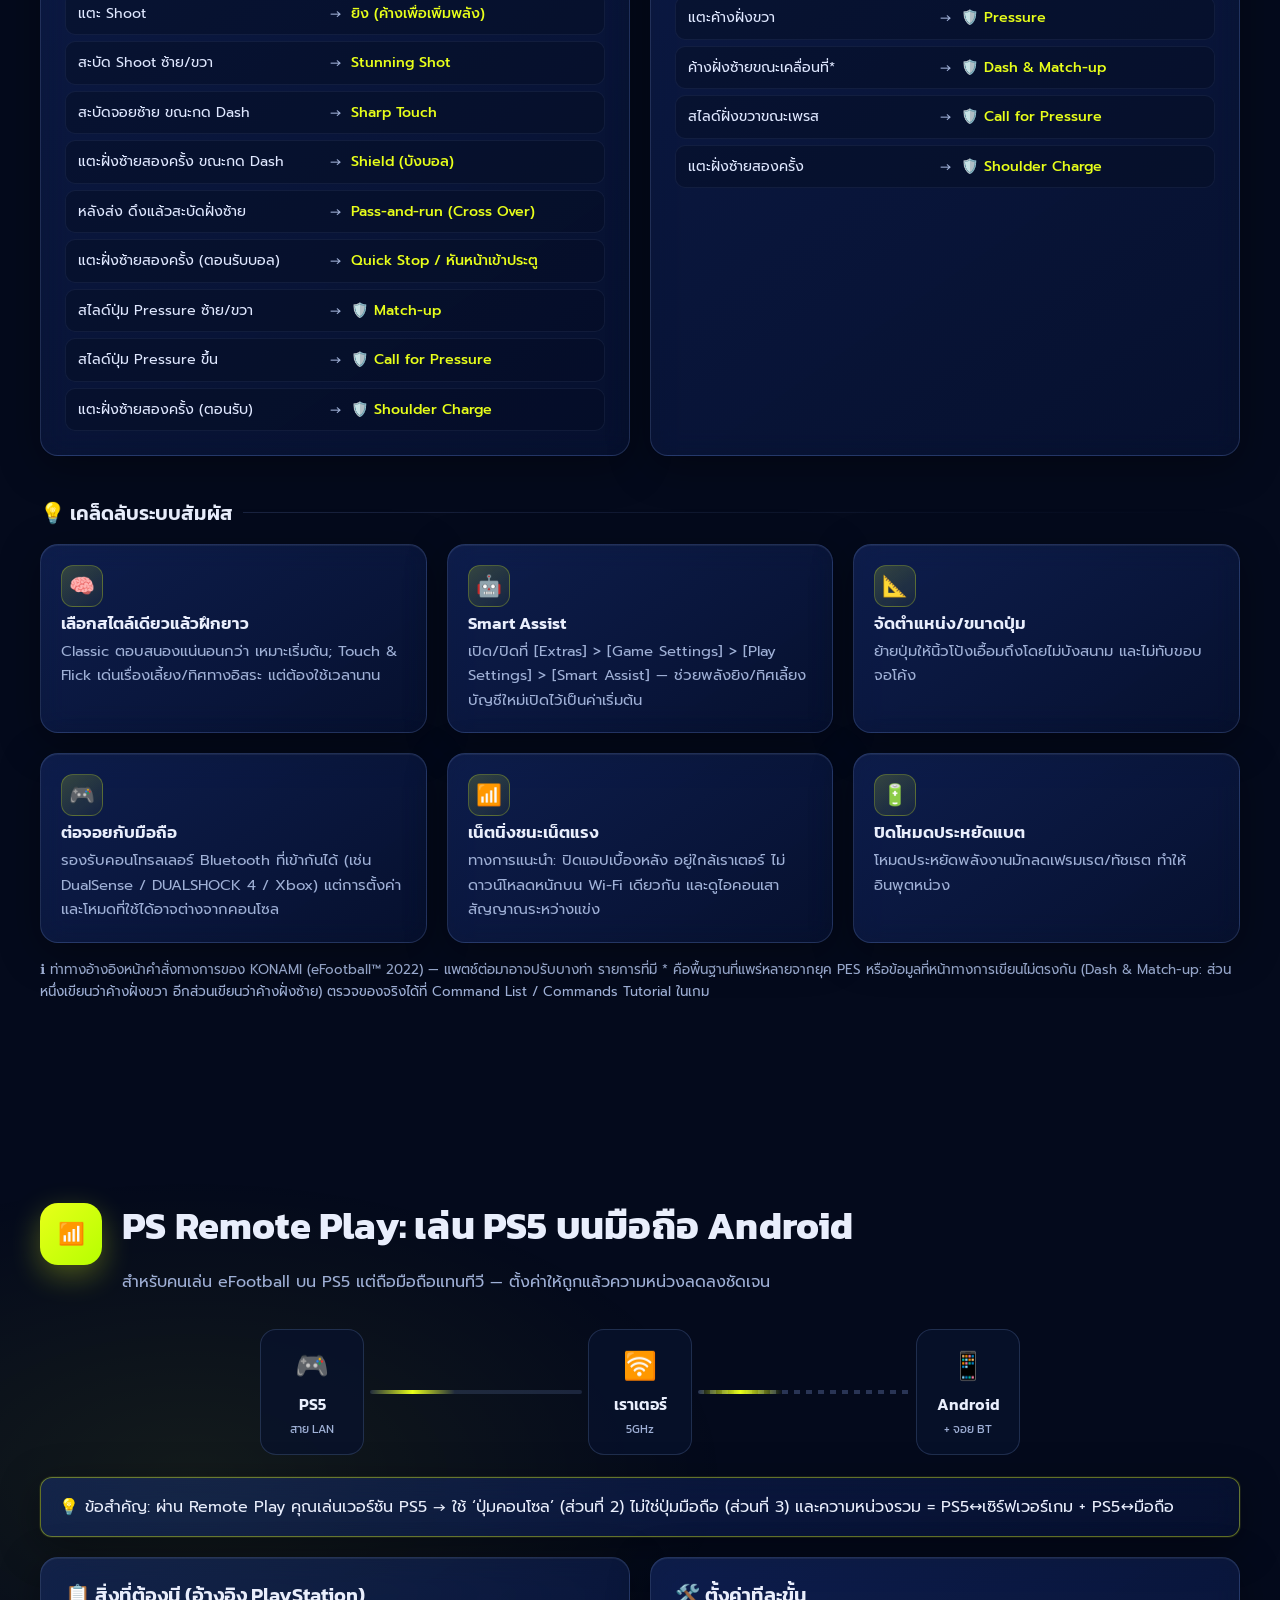
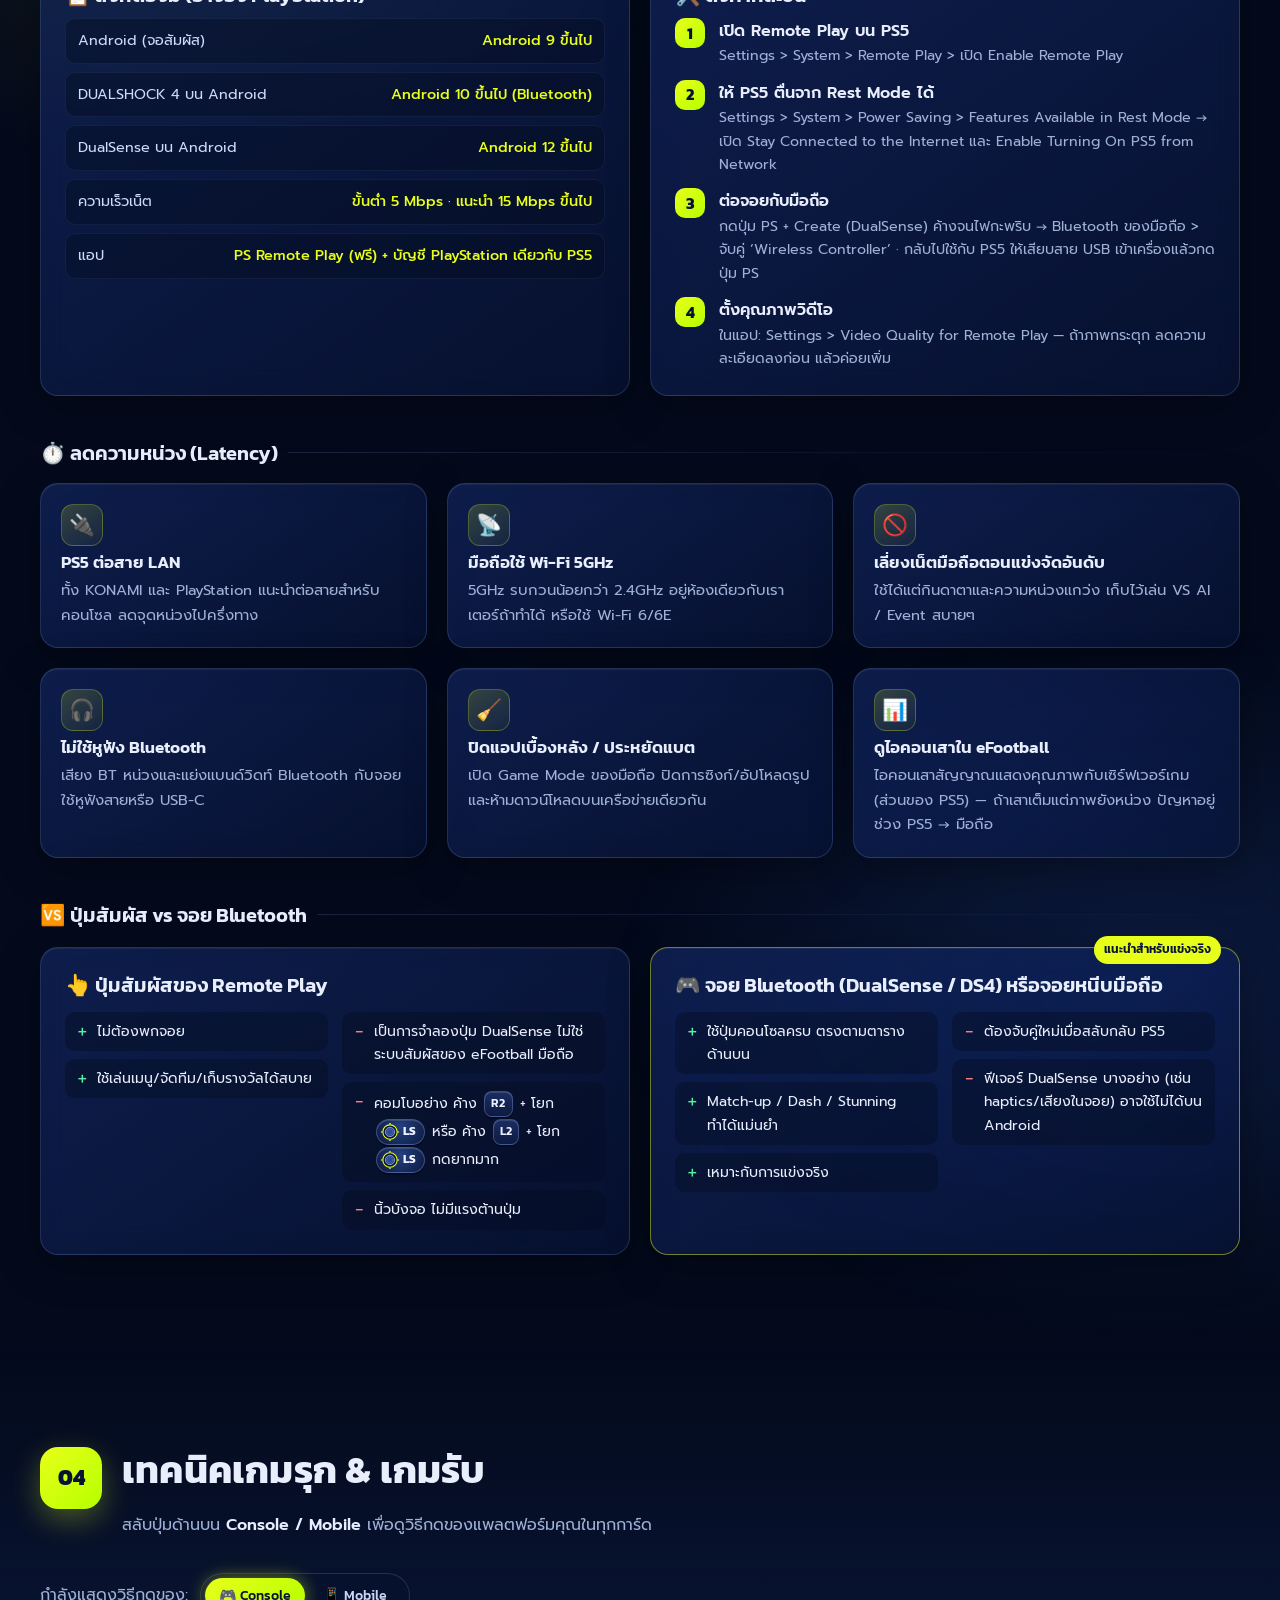
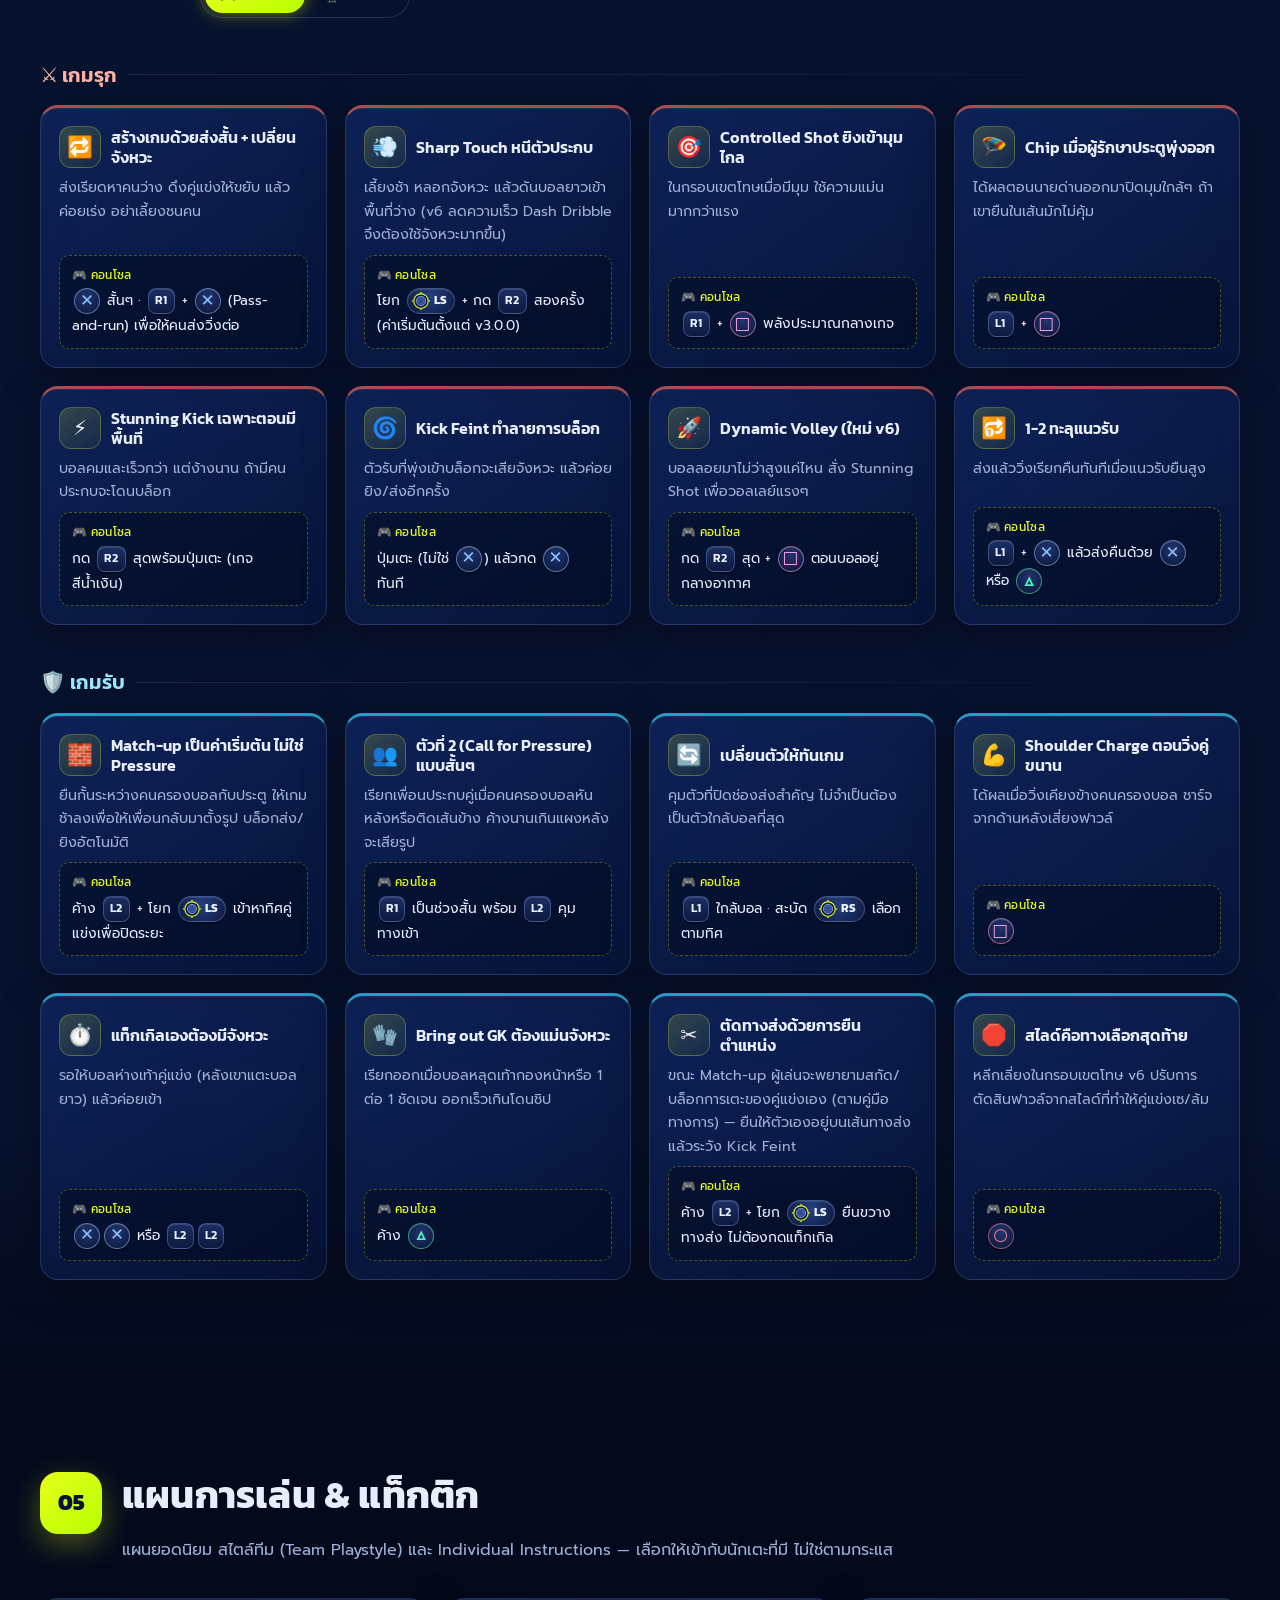
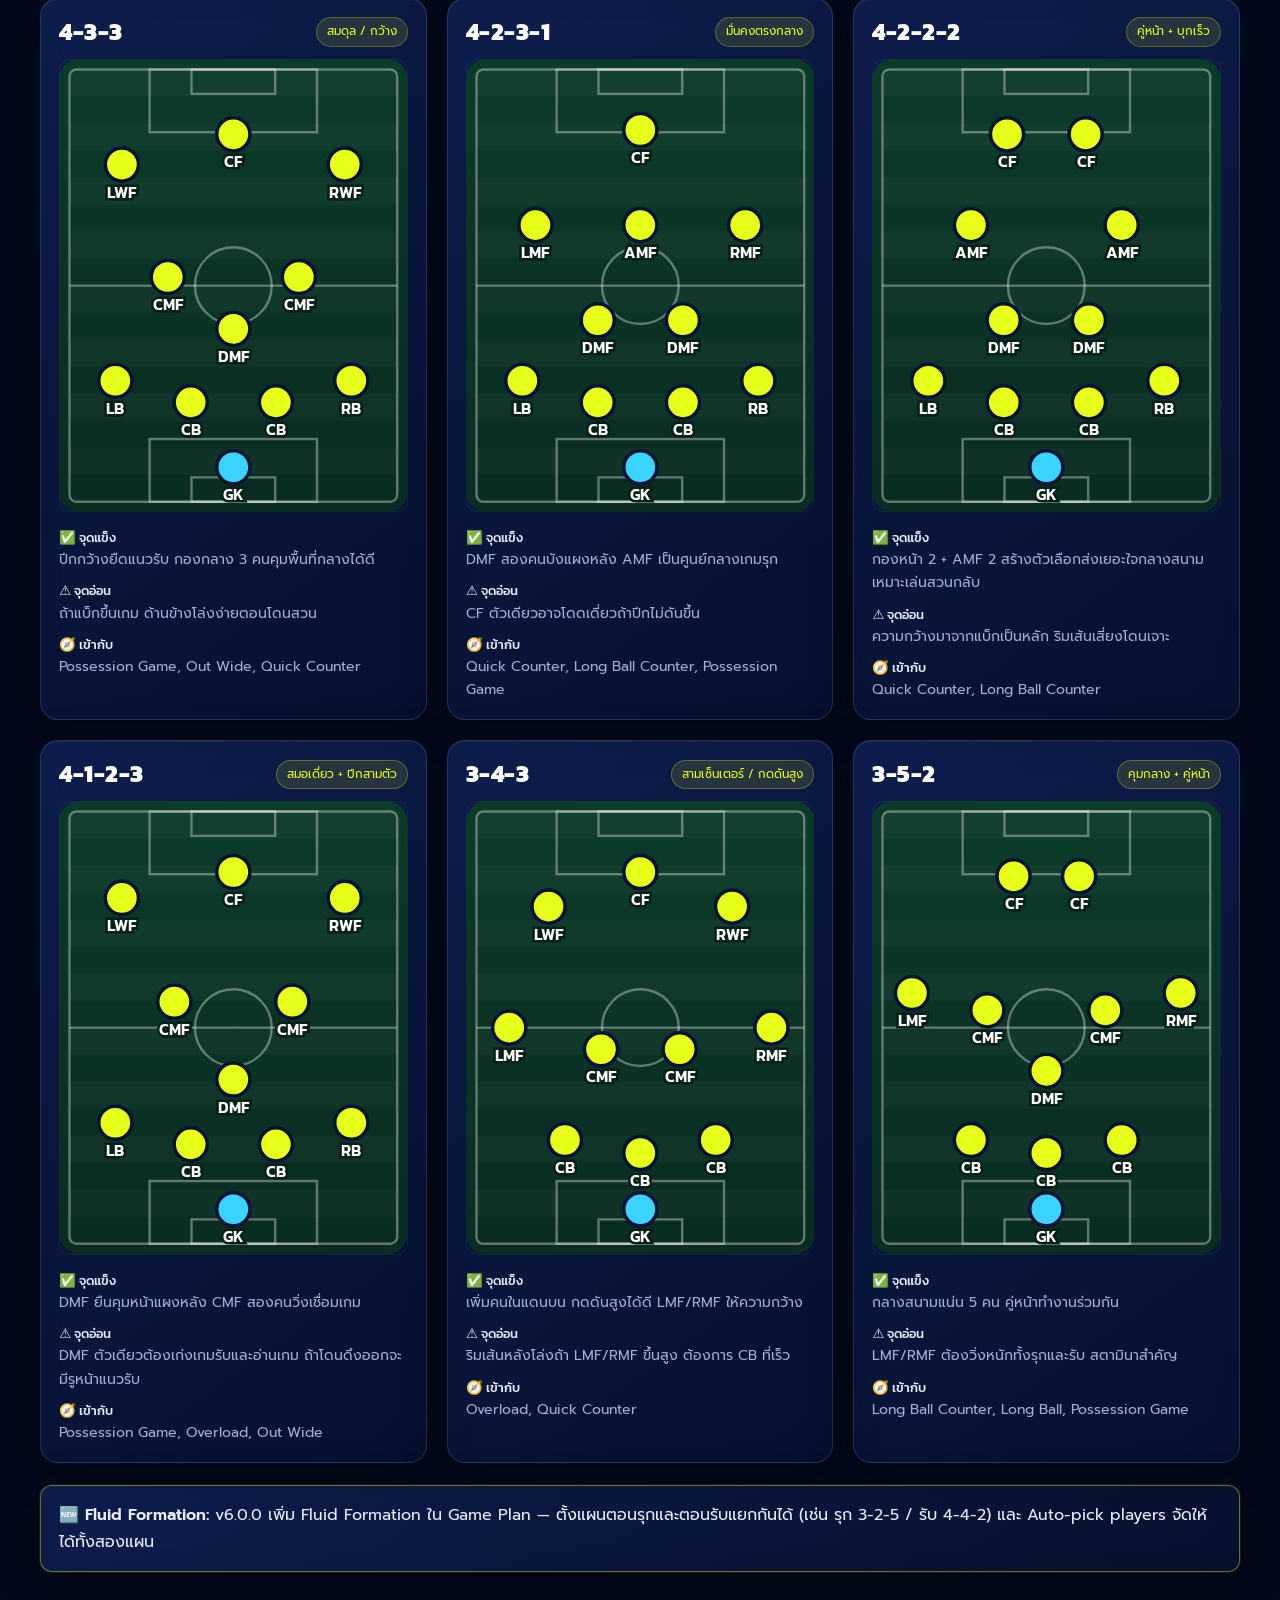
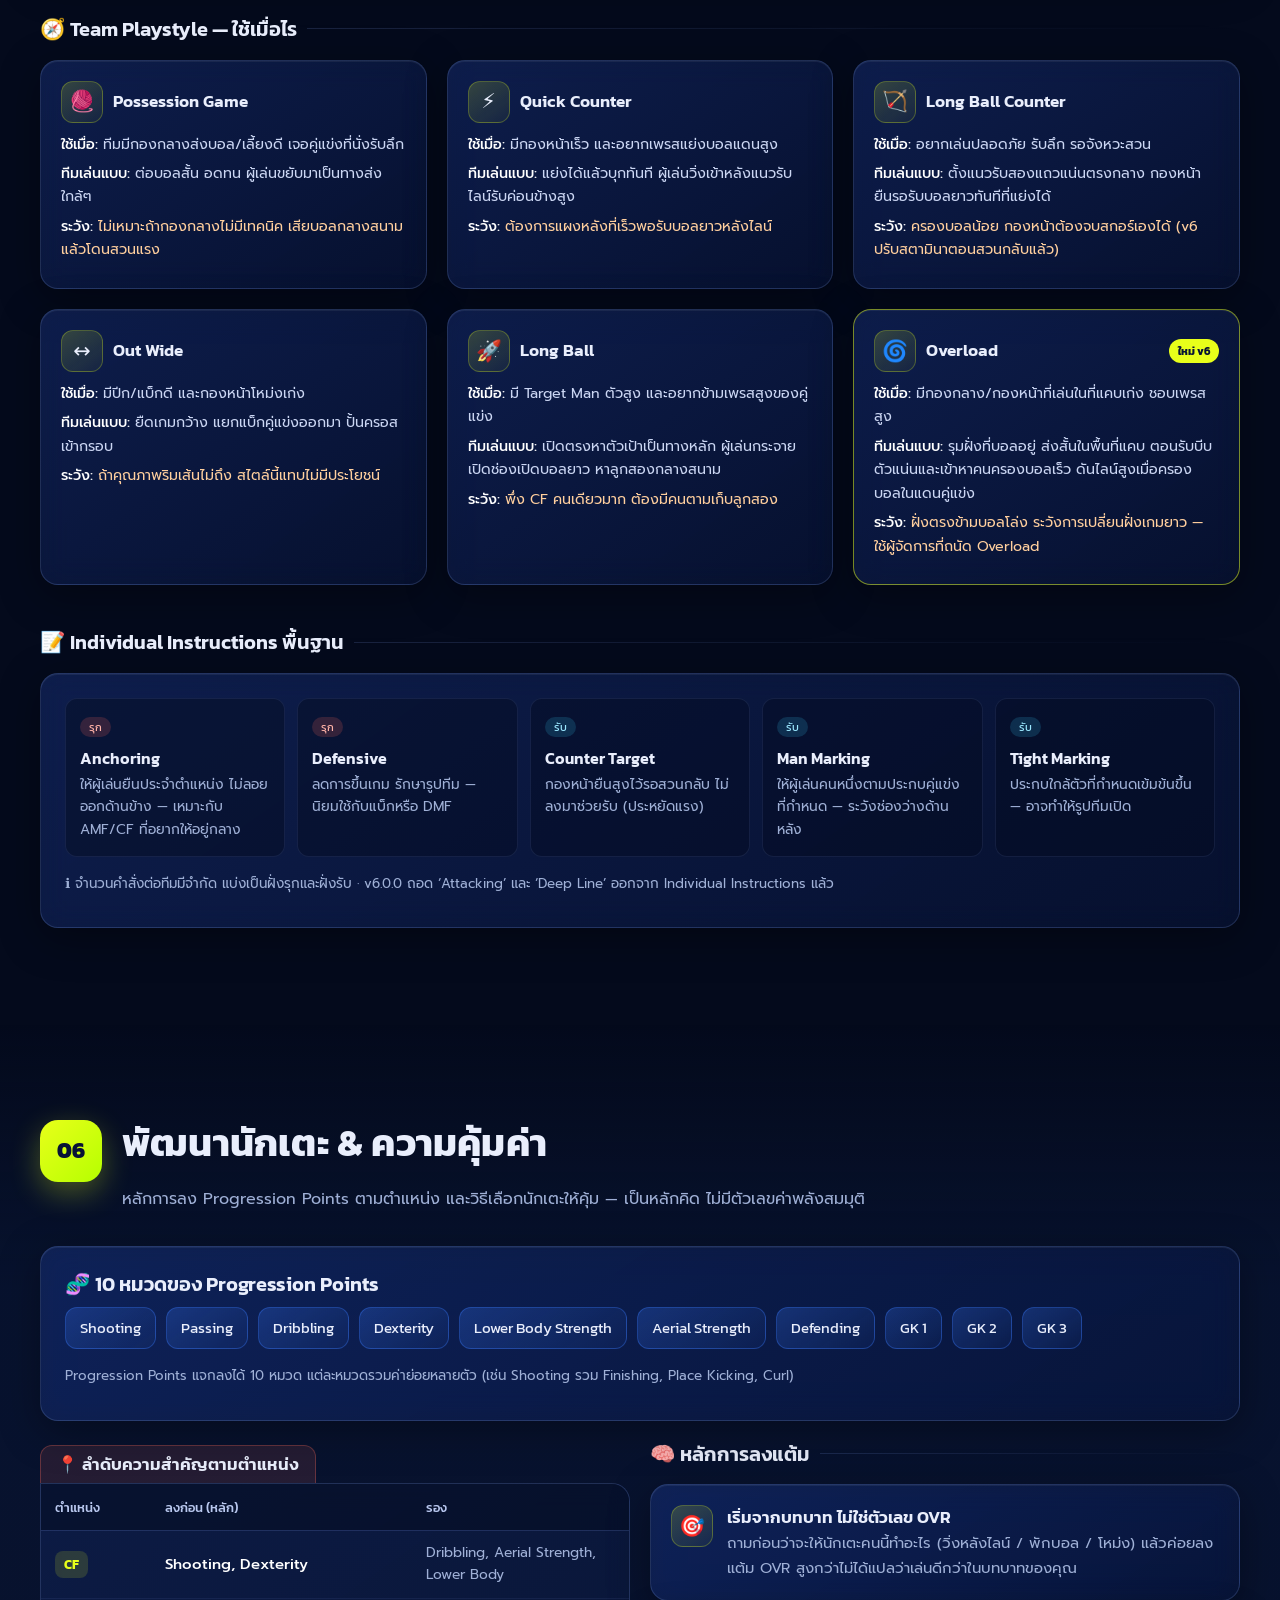
==== commit 34f9f37f: "Update site content 2026-10-02 05:32 ICT" ====
--- a/index.html
+++ b/index.html
@@ -33,6 +33,7 @@
       <a href="#tactics">แผน & แท็กติก</a>
       <a href="#development">พัฒนานักเตะ</a>
       <a href="#news">ข่าว</a>
+      <a href="#live" class="nav-live"><i aria-hidden="true"></i>ผลบอลสด</a>
     </nav>
     <div class="pf-toggle" role="group" aria-label="เลือกแพลตฟอร์ม">
       <button class="pf-btn" data-set-platform="console" aria-pressed="true">🎮 <span>Console</span></button>
@@ -372,6 +373,18 @@
     </div>
   </div>
 </section>
+
+<!-- ============ LIVE SCORES ============ -->
+<section class="section section-alt" id="live">
+  <div class="container">
+    <div class="sec-head reveal">
+      <span class="sec-num">08</span>
+      <div><h2>ผลบอลสด <span class="live-pill"><i></i>LIVE</span></h2>
+      <p>โปรแกรมและผลฟุตบอลจริงทุกลีกที่มีข้อมูล แยกตามลีก <b>เวลาไทย</b> พร้อมผู้ทำประตูและใบแดงแบบเรียลไทม์ รีเฟรชเองทุก 45 วินาทีระหว่างมีคู่กำลังแข่ง</p></div>
+    </div>
+    <div class="livescore" id="liveScore"><noscript>ต้องเปิด JavaScript เพื่อดูผลบอลสด</noscript></div>
+  </div>
+</section>
 </main>
 
 <!-- ============ FOOTER / SOURCES ============ -->
@@ -424,5 +437,6 @@
 
 <script src="data.js"></script>
 <script src="script.js"></script>
+<script src="livescore.js"></script>
 </body>
 </html>
--- a/style.css
+++ b/style.css
@@ -610,3 +610,114 @@
   .gl-row .gl-xb{grid-row:4}
 }
 @media (min-width:901px){.gl-pad{position:sticky;top:calc(var(--nav-h) + 14px)}}
+
+/* ===================== ผลบอลสด (live scores) ===================== */
+.nav-links a.nav-live{display:inline-flex;align-items:center;gap:6px}
+.nav-live i,.live-pill i,.ls-badge.live i,.ls-livecount i,.ls-gl i,.ls-fchip .dot{width:8px;height:8px;border-radius:50%;background:#ff3b4f;box-shadow:0 0 0 0 rgba(255,59,79,.7);animation:lsPulse 1.6s infinite;flex:none;display:inline-block}
+@keyframes lsPulse{0%{box-shadow:0 0 0 0 rgba(255,59,79,.65)}70%{box-shadow:0 0 0 8px rgba(255,59,79,0)}100%{box-shadow:0 0 0 0 rgba(255,59,79,0)}}
+.live-pill{display:inline-flex;align-items:center;gap:7px;vertical-align:middle;font-size:.8rem;font-weight:700;letter-spacing:.06em;padding:4px 10px 4px 9px;border-radius:999px;background:rgba(255,59,79,.14);border:1px solid rgba(255,59,79,.45);color:#ff8d99}
+.livescore{display:grid;grid-template-columns:minmax(0,1fr);gap:16px;min-width:0}
+.livescore>*,.ls-bar>*,.ls-list>*{min-width:0}
+.ls-bar{padding:16px;display:grid;gap:12px;position:relative;z-index:2}
+.ls-days{display:flex;gap:8px;align-items:stretch}
+.ls-day,.ls-cal{flex:1;min-height:44px;display:inline-flex;align-items:center;justify-content:center;gap:6px;border-radius:12px;border:1px solid var(--glass-b);background:rgba(8,19,46,.55);color:#dbe5ff;font-family:var(--font-h);font-size:.98rem;font-weight:500;cursor:pointer;transition:background .2s,border-color .2s,color .2s}
+.ls-day:hover,.ls-cal:hover{border-color:rgba(232,255,26,.45)}
+.ls-day[aria-pressed="true"]{background:linear-gradient(135deg,var(--neon),var(--neon-2));color:#071335;border-color:transparent;font-weight:700;box-shadow:0 6px 22px rgba(232,255,26,.25)}
+.ls-cal{flex:0 0 auto;padding:0 10px;position:relative}
+.ls-cal input{background:transparent;border:0;color:#dbe5ff;font:inherit;font-size:.9rem;color-scheme:dark;width:132px;min-width:0}
+.ls-dlabel{margin:0;font-family:var(--font-h);font-size:1.05rem;color:#fff}
+.ls-tools{display:flex;gap:10px;flex-wrap:wrap;align-items:center}
+.ls-filters{display:flex;gap:6px;flex-wrap:wrap}
+.ls-fchip,.ls-lchip{display:inline-flex;align-items:center;gap:6px;padding:7px 12px;border-radius:999px;border:1px solid var(--glass-b);background:rgba(8,19,46,.55);color:#dbe5ff;font-family:var(--font-b);font-size:.86rem;cursor:pointer;white-space:nowrap;transition:background .2s,border-color .2s,color .2s}
+.ls-fchip[aria-pressed="true"],.ls-lchip[aria-pressed="true"]{border-color:var(--neon);color:var(--neon);background:rgba(232,255,26,.1)}
+.ls-search{flex:1 1 220px;display:flex;align-items:center;gap:8px;padding:0 12px;min-height:40px;border-radius:12px;border:1px solid var(--glass-b);background:rgba(4,10,28,.6)}
+.ls-search:focus-within{border-color:var(--neon)}
+.ls-search input{flex:1;min-width:0;background:transparent;border:0;outline:0;color:var(--text);font:inherit;font-size:.95rem}
+.ls-leagues{display:flex;gap:6px;overflow-x:auto;padding-bottom:4px;scrollbar-width:thin;-webkit-overflow-scrolling:touch;mask-image:linear-gradient(90deg,#000 92%,transparent)}
+.ls-lchip small{color:var(--muted);font-size:.75rem}
+.ls-lc{width:18px;height:18px;flex:none;display:inline-grid;place-items:center}
+.ls-lc img{width:18px;height:18px;object-fit:contain}
+.ls-lc:not(:has(img))::before{content:"🏆";font-size:.75rem}
+.ls-meta{display:flex;flex-wrap:wrap;gap:6px 14px;align-items:center;font-size:.86rem;color:var(--muted)}
+.ls-meta b{color:#fff}
+.ls-livecount{display:inline-flex;align-items:center;gap:7px;color:#ff8d99;font-weight:600}
+.ls-upd{margin-left:auto}
+.ls-refresh{width:34px;height:34px;border-radius:10px;border:1px solid var(--glass-b);background:rgba(8,19,46,.55);color:var(--neon);font-size:1.05rem;cursor:pointer}
+.ls-refresh:hover{border-color:var(--neon)}
+.ls-list{display:grid;grid-template-columns:minmax(0,1fr);gap:12px}
+.ls-group{padding:0;overflow:hidden;border-radius:16px}
+.ls-ghead{width:100%;display:flex;align-items:center;gap:10px;padding:12px 14px;background:linear-gradient(90deg,rgba(29,85,214,.28),rgba(8,19,46,.1));border:0;border-bottom:1px solid transparent;color:var(--text);cursor:pointer;text-align:left;font:inherit}
+.ls-group.open .ls-ghead{border-bottom-color:var(--line)}
+.ls-glogo{width:30px;height:30px;flex:none;border-radius:8px;background:rgba(255,255,255,.92);display:grid;place-items:center;padding:3px}
+.ls-glogo img{width:100%;height:100%;object-fit:contain}
+.ls-glogo:not(:has(img)){background:rgba(232,255,26,.12)}
+.ls-glogo:not(:has(img))::before{content:"🏆";font-size:.95rem}
+.ls-gname{flex:1;min-width:0;display:grid;line-height:1.3}
+.ls-gname b{font-family:var(--font-h);font-weight:600;font-size:1rem;overflow:hidden;text-overflow:ellipsis;white-space:nowrap}
+.ls-gname small{color:var(--muted);font-size:.76rem;overflow:hidden;text-overflow:ellipsis;white-space:nowrap}
+.ls-gl{display:inline-flex;align-items:center;gap:5px;font-size:.72rem;font-weight:700;color:#ff8d99;letter-spacing:.05em}
+.ls-gc{font-size:.8rem;color:var(--muted);white-space:nowrap}
+.ls-chev{width:9px;height:9px;border-right:2px solid var(--muted);border-bottom:2px solid var(--muted);transform:rotate(45deg) translateY(-3px);transition:transform .25s;flex:none;margin:0 4px}
+.ls-group.open .ls-chev{transform:rotate(-135deg) translate(-2px,-1px);border-color:var(--neon)}
+.ls-match{display:grid;grid-template-columns:78px 1fr;gap:12px;padding:11px 14px;border-top:1px solid rgba(140,170,255,.08);align-items:start}
+.ls-match:first-child{border-top:0}
+.ls-match.live{background:linear-gradient(90deg,rgba(255,59,79,.09),transparent 55%)}
+.ls-st{display:grid;justify-items:start;gap:3px;padding-top:3px}
+.ls-st small{font-size:.72rem;color:var(--muted);line-height:1.2}
+.ls-time{font-family:var(--font-h);font-size:1.12rem;font-weight:600;color:#fff;line-height:1.1}
+.ls-badge{display:inline-flex;align-items:center;gap:6px;font-family:var(--font-h);font-size:.76rem;font-weight:600;padding:3px 8px;border-radius:7px;line-height:1.3;white-space:nowrap}
+.ls-badge.live{background:#ff3b4f;color:#fff}
+.ls-badge.live i{background:#fff;box-shadow:0 0 0 0 rgba(255,255,255,.7);animation-name:lsPulseW}
+@keyframes lsPulseW{0%{box-shadow:0 0 0 0 rgba(255,255,255,.7)}70%{box-shadow:0 0 0 6px rgba(255,255,255,0)}100%{box-shadow:0 0 0 0 rgba(255,255,255,0)}}
+.ls-badge.brk{background:rgba(255,176,32,.16);color:#ffc35a;border:1px solid rgba(255,176,32,.4)}
+.ls-badge.ft{background:rgba(159,176,214,.14);color:#c9d5f5;border:1px solid rgba(159,176,214,.25)}
+.ls-badge.off{background:rgba(255,255,255,.06);color:#ffb4b4;border:1px dashed rgba(255,140,140,.45)}
+.ls-teams{display:grid;gap:6px;min-width:0}
+.ls-team{display:grid;grid-template-columns:24px 1fr auto;column-gap:9px;align-items:center;min-width:0}
+.ls-crest{width:24px;height:24px;display:grid;place-items:center;border-radius:6px}
+.ls-crest img{width:24px;height:24px;object-fit:contain}
+.ls-crest:not(:has(img)){background:rgba(140,170,255,.14);font-size:.62rem;font-weight:700;color:#c9d5f5}
+.ls-crest:not(:has(img))::before{content:attr(data-ini)}
+.ls-tn{font-size:.95rem;color:#eef3ff;overflow:hidden;text-overflow:ellipsis;white-space:nowrap}
+.ls-sc{font-family:var(--font-h);font-size:1.15rem;font-weight:700;color:#fff;min-width:22px;text-align:right}
+.ls-sc sup{font-size:.68rem;color:var(--muted);margin-left:2px}
+.ls-match.live .ls-sc{color:var(--neon)}
+.ls-team.lose .ls-tn,.ls-team.lose .ls-sc{color:#8f9fc4}
+.ls-ev{grid-column:2/4;display:grid;gap:2px;font-size:.78rem;line-height:1.45;color:#b8c6ea;margin-top:2px}
+.ls-goals,.ls-reds{display:flex;flex-wrap:wrap;gap:2px 10px}
+.ls-p{white-space:nowrap}
+.ls-tag{font-style:normal;font-size:.62rem;font-weight:700;margin-left:3px;padding:0 4px;border-radius:4px;background:rgba(232,255,26,.16);color:var(--neon);vertical-align:1px}
+.ls-tag.og{background:rgba(255,140,140,.16);color:#ff9d9d}
+.ls-rc{display:inline-block;width:8px;height:11px;border-radius:2px;background:#ff3b4f;margin-right:5px;vertical-align:-1px;box-shadow:0 0 6px rgba(255,59,79,.5)}
+.ls-more{justify-self:start;margin-top:2px;font:inherit;font-size:.78rem;color:var(--neon);background:rgba(232,255,26,.08);border:1px solid rgba(232,255,26,.3);padding:3px 10px;border-radius:999px;cursor:pointer}
+.ls-more[disabled]{opacity:.6;cursor:wait}
+.ls-note-sm{font-size:.76rem;color:var(--muted)}
+.ls-status,.ls-warn{margin:0;color:var(--muted);font-size:.9rem;text-align:center}
+.ls-warn{color:#ffc35a;text-align:left}
+.ls-empty,.ls-error{padding:26px 20px;text-align:center;color:var(--muted)}
+.ls-error b{color:#ffb4b4;display:block;margin-bottom:4px}
+.ls-error .btn{margin-top:10px}
+.ls-skel{display:grid;gap:10px}
+.ls-sk{height:86px;padding:16px;display:grid;gap:10px;border-radius:16px}
+.ls-sk span{display:block;height:12px;border-radius:6px;background:linear-gradient(90deg,rgba(140,170,255,.1),rgba(140,170,255,.24),rgba(140,170,255,.1));background-size:200% 100%;animation:lsShimmer 1.3s infinite linear}
+.ls-sk span:nth-child(2){width:72%}.ls-sk span:nth-child(3){width:48%}
+@keyframes lsShimmer{to{background-position:-200% 0}}
+.ls-src{margin:0;font-size:.8rem;color:var(--muted);line-height:1.6}
+@media (min-width:900px){
+  .ls-list{grid-template-columns:repeat(2,minmax(0,1fr));align-items:start}
+}
+@media (max-width:760px){
+  .ls-bar{padding:12px;gap:10px}
+  .ls-days{flex-wrap:wrap}
+  .ls-day{min-height:42px;font-size:.93rem}
+  .ls-cal{flex:1 1 100%;justify-content:flex-start}
+  .ls-cal input{flex:1;width:auto}
+  .ls-dlabel{font-size:.98rem}
+  .ls-filters{flex-wrap:nowrap;overflow-x:auto;width:100%;padding-bottom:2px}
+  .ls-search{flex-basis:100%}
+  .ls-upd{margin-left:0}
+  .ls-match{grid-template-columns:62px 1fr;gap:10px;padding:10px 12px}
+  .ls-tn{font-size:.92rem}
+  .ls-ghead{padding:11px 12px}
+}
+@media (prefers-reduced-motion:reduce){.nav-live i,.live-pill i,.ls-badge.live i,.ls-livecount i,.ls-gl i,.ls-fchip .dot,.ls-sk span{animation:none}}
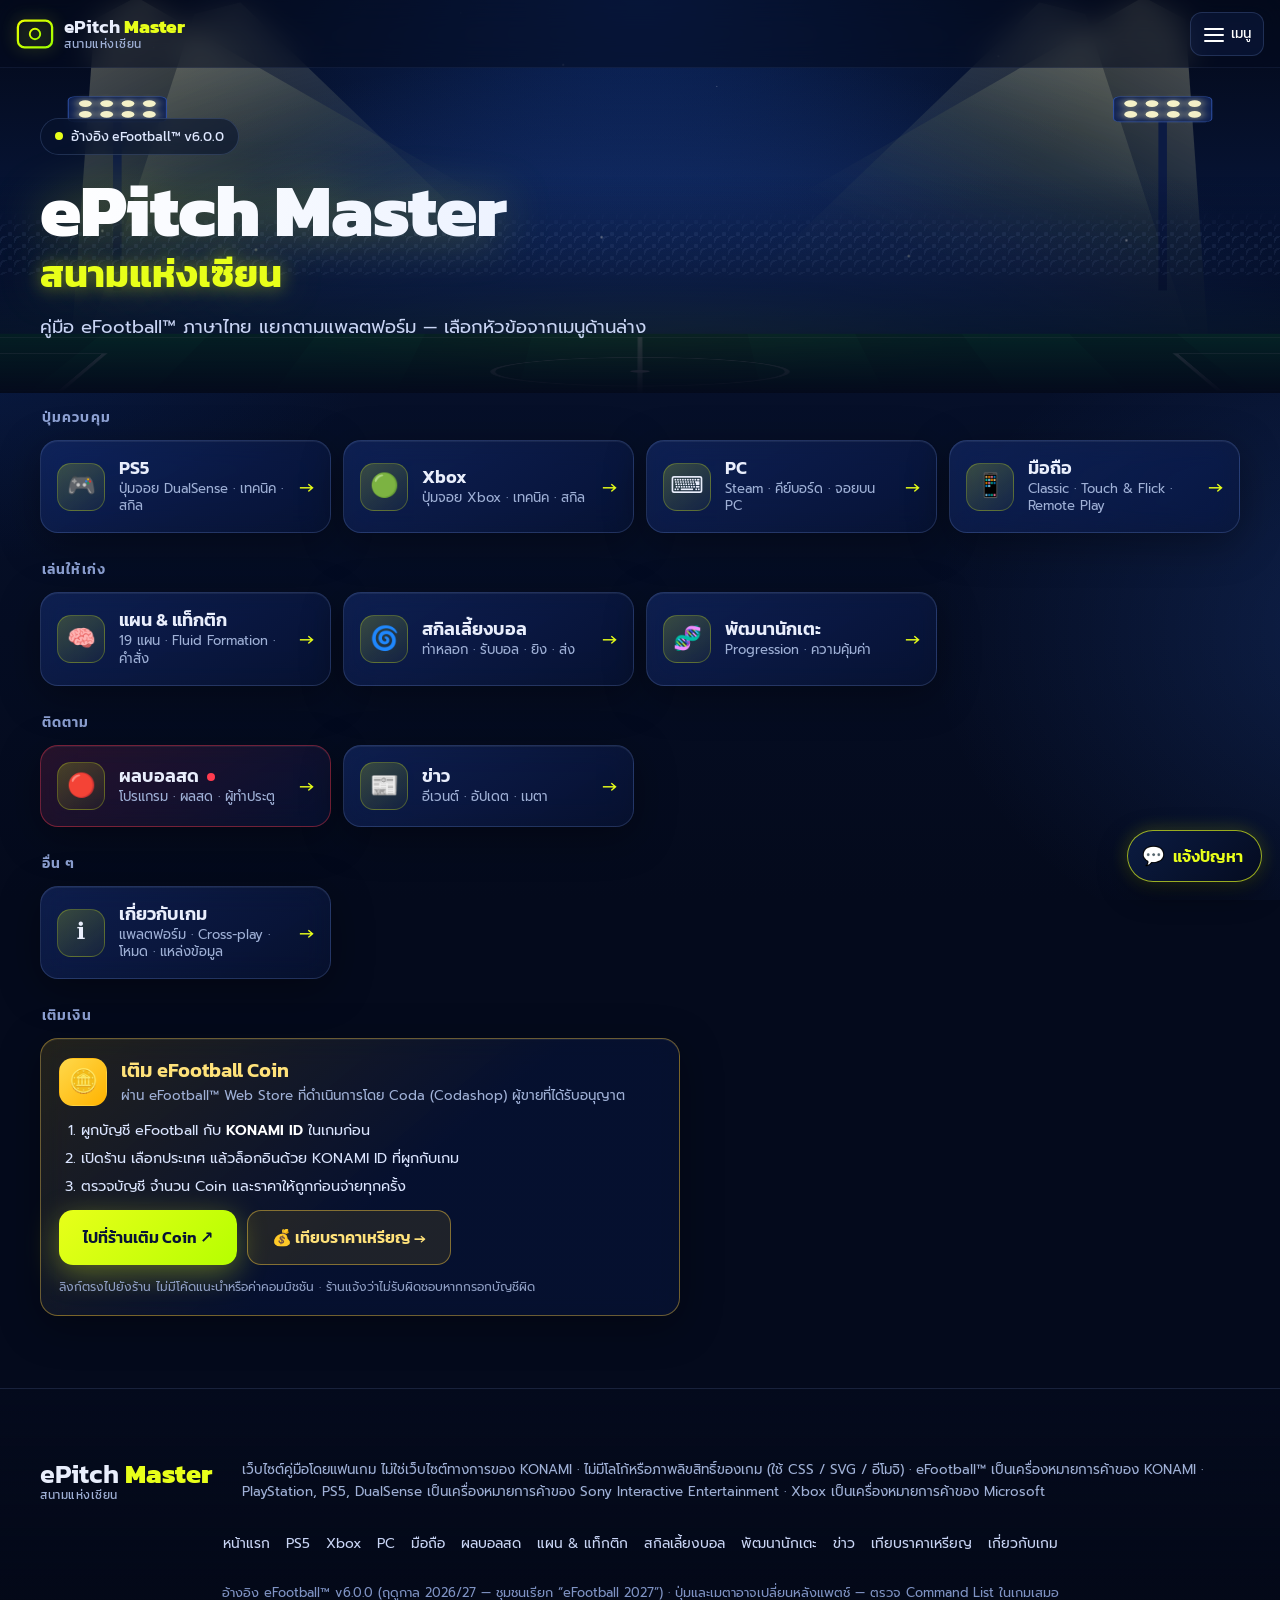
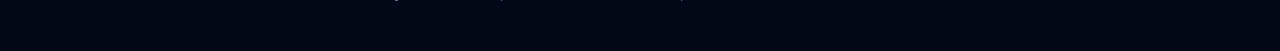
==== commit abcefefa: "Update site content 2026-10-02 06:17 ICT" ====
--- a/index.html
+++ b/index.html
@@ -1,52 +1,61 @@
 <!DOCTYPE html>
-<html lang="th" data-platform="console">
+<!-- ไฟล์นี้สร้างอัตโนมัติด้วย /workspace/build.py จาก src/layout.html + src/pages/index.html — อย่าแก้ไฟล์นี้โดยตรง -->
+<html lang="th">
 <head>
 <meta charset="UTF-8">
 <meta name="viewport" content="width=device-width, initial-scale=1, viewport-fit=cover">
-<title>ePitch Master สนามแห่งเซียน — คู่มือ eFootball™ ทุกแพลตฟอร์ม</title>
-<meta name="description" content="คู่มือ eFootball ภาษาไทย: ปุ่มคอนโซล PS5/Xbox/PC, ปุ่มมือถือ Classic และ Touch & Flick, PS Remote Play, เทคนิครุก-รับ, แผนการเล่น, พัฒนานักเตะ และข่าวล่าสุด">
+<title>ePitch Master สนามแห่งเซียน — คู่มือ eFootball™ ภาษาไทย</title>
+<meta name="description" content="คู่มือ eFootball ภาษาไทย: ปุ่ม PS5 · Xbox · PC · มือถือ, ผลบอลสด, แผน &amp; แท็กติก, สกิลเลี้ยงบอล, พัฒนานักเตะ และข่าว">
 <meta name="theme-color" content="#050b1f">
 <link rel="icon" href="data:image/svg+xml,<svg xmlns='http://www.w3.org/2000/svg' viewBox='0 0 100 100'><text y='.9em' font-size='90'>⚽</text></svg>">
 <link rel="preconnect" href="https://fonts.googleapis.com">
 <link rel="preconnect" href="https://fonts.gstatic.com" crossorigin>
 <link href="https://fonts.googleapis.com/css2?family=Kanit:wght@400;500;600;700;800&family=Prompt:wght@300;400;500;600&display=swap" rel="stylesheet">
-<link rel="stylesheet" href="style.css">
+<link rel="stylesheet" href="style.css?v=745e58e3">
+<script>/* ลิงก์เก่าแบบ #anchor ของเว็บหน้าเดียว → หน้าใหม่ */(function(){var m={"#console":"ps5.html","#btnGlossary":"ps5.html#glossary","#mobile":"mobile.html","#remote":"mobile.html#remote","#techniques":"ps5.html#techniques","#tactics":"tactics.html","#development":"players.html","#news":"news.html","#live":"scores.html","#overview":"about.html","#sources":"about.html#sources","#report":"index.html?report"};var h=location.hash,t=m[h];if(!t&&/platform=mobile/.test(location.search))t="mobile.html";if(t)location.replace(t);})();</script>
 </head>
-<body>
+<body data-page="index">
+<a class="skip" href="#main">ข้ามไปเนื้อหา</a>
 <div class="scroll-progress" id="scrollProgress"></div>
 
-<!-- ============ NAV ============ -->
 <header class="nav" id="nav">
   <div class="nav-inner">
-    <a href="#home" class="brand" aria-label="ePitch Master หน้าแรก">
+    <a href="index.html" class="brand" aria-label="ePitch Master หน้าแรก">
       <span class="brand-mark" aria-hidden="true">
         <svg viewBox="0 0 40 40"><defs><linearGradient id="bm" x1="0" y1="0" x2="1" y2="1"><stop offset="0" stop-color="#eaff00"/><stop offset="1" stop-color="#9dff00"/></linearGradient></defs><rect x="2" y="6" width="36" height="28" rx="7" fill="none" stroke="url(#bm)" stroke-width="2.4"/><line x1="20" y1="6" x2="20" y2="34" stroke="url(#bm)" stroke-width="2"/><circle cx="20" cy="20" r="5.5" fill="none" stroke="url(#bm)" stroke-width="2"/></svg>
       </span>
       <span class="brand-text"><span class="bt1">ePitch <b>Master</b></span><small>สนามแห่งเซียน</small></span>
     </a>
-    <nav class="nav-links" id="navLinks" aria-label="เมนูหลัก">
-      <a href="#home">หน้าแรก</a>
-      <a href="#console">คอนโซล</a>
-      <a href="#mobile">มือถือ</a>
-      <a href="#remote">Remote Play</a>
-      <a href="#techniques">เทคนิค</a>
-      <a href="#tactics">แผน & แท็กติก</a>
-      <a href="#development">พัฒนานักเตะ</a>
-      <a href="#news">ข่าว</a>
-      <a href="#live" class="nav-live"><i aria-hidden="true"></i>ผลบอลสด</a>
-    </nav>
-    <div class="pf-toggle" role="group" aria-label="เลือกแพลตฟอร์ม">
-      <button class="pf-btn" data-set-platform="console" aria-pressed="true">🎮 <span>Console</span></button>
-      <button class="pf-btn" data-set-platform="mobile" aria-pressed="false">📱 <span>Mobile</span></button>
-      <span class="pf-glider" aria-hidden="true"></span>
-    </div>
-    <button class="burger" id="burger" aria-label="เปิดเมนู" aria-expanded="false"><span></span><span></span><span></span></button>
+    <span class="nav-cur" aria-hidden="true">🏟️ หน้าแรก</span>
+    <button class="burger" id="burger" type="button" aria-label="เปิดเมนู" aria-expanded="false" aria-controls="navMenu"><span></span><span></span><span></span><em>เมนู</em></button>
   </div>
 </header>
+<div class="menu-backdrop" id="menuBackdrop"></div>
+<nav class="menu" id="navMenu" aria-label="เมนูหลัก">
+  <div class="menu-group menu-topup"><a class="m-item m-topup" href="https://efootball.codashop.com/international" target="_blank" rel="noopener"><span class="m-ic" aria-hidden="true">🪙</span><span class="m-tx"><b>เติม eFootball Coin</b><small>eFootball™ Web Store · Codashop</small></span><span class="m-ext" aria-hidden="true">↗</span></a><a class="m-item m-coins" href="coins.html"><span class="m-ic" aria-hidden="true">💰</span><span class="m-tx"><b>เทียบราคาเหรียญ</b><small>PS · มือถือ · Steam · โปรล่าสุด</small></span></a></div>
+  <div class="menu-group"><p class="menu-gh">ปุ่มควบคุม</p>
+    <a class="m-item" href="ps5.html"><span class="m-ic" aria-hidden="true">🎮</span><span class="m-tx"><b>PS5</b><small>ปุ่มจอย DualSense · เทคนิค · สกิล</small></span></a>
+    <a class="m-item" href="xbox.html"><span class="m-ic" aria-hidden="true">🟢</span><span class="m-tx"><b>Xbox</b><small>ปุ่มจอย Xbox · เทคนิค · สกิล</small></span></a>
+    <a class="m-item" href="pc.html"><span class="m-ic" aria-hidden="true">⌨️</span><span class="m-tx"><b>PC</b><small>Steam · คีย์บอร์ด · จอยบน PC</small></span></a>
+    <a class="m-item" href="mobile.html"><span class="m-ic" aria-hidden="true">📱</span><span class="m-tx"><b>มือถือ</b><small>Classic · Touch &amp; Flick · Remote Play</small></span></a>
+  </div>
+  <div class="menu-group"><p class="menu-gh">เล่นให้เก่ง</p>
+    <a class="m-item" href="tactics.html"><span class="m-ic" aria-hidden="true">🧠</span><span class="m-tx"><b>แผน &amp; แท็กติก</b><small>19 แผน · Fluid Formation · คำสั่ง</small></span></a>
+    <a class="m-item" href="skills.html"><span class="m-ic" aria-hidden="true">🌀</span><span class="m-tx"><b>สกิลเลี้ยงบอล</b><small>ท่าหลอก · รับบอล · ยิง · ส่ง</small></span></a>
+    <a class="m-item" href="players.html"><span class="m-ic" aria-hidden="true">🧬</span><span class="m-tx"><b>พัฒนานักเตะ</b><small>Progression · ความคุ้มค่า</small></span></a>
+  </div>
+  <div class="menu-group"><p class="menu-gh">ติดตาม</p>
+    <a class="m-item m-live" href="scores.html"><span class="m-ic" aria-hidden="true">🔴</span><span class="m-tx"><b>ผลบอลสด</b><small>โปรแกรม · ผลสด · ผู้ทำประตู</small></span><i class="nav-live-dot" aria-hidden="true"></i></a>
+    <a class="m-item" href="news.html"><span class="m-ic" aria-hidden="true">📰</span><span class="m-tx"><b>ข่าว</b><small>อีเวนต์ · อัปเดต · เมตา</small></span></a>
+  </div>
+  <div class="menu-group"><p class="menu-gh">อื่น ๆ</p>
+    <a class="m-item is-current" href="index.html" aria-current="page"><span class="m-ic" aria-hidden="true">🏟️</span><span class="m-tx"><b>หน้าแรก</b><small>เลือกหัวข้อทั้งหมด</small></span></a>
+    <a class="m-item" href="about.html"><span class="m-ic" aria-hidden="true">ℹ️</span><span class="m-tx"><b>เกี่ยวกับเกม</b><small>แพลตฟอร์ม · Cross-play · โหมด · แหล่งข้อมูล</small></span></a>
+  </div>
+</nav>
 
-<main>
-<!-- ============ HERO ============ -->
-<section class="hero" id="home">
+<main id="main">
+<section class="hero home" id="home">
   <div class="stadium" aria-hidden="true">
     <div class="sky"></div>
     <div class="stars"></div>
@@ -75,328 +84,62 @@
 
   <div class="hero-content container">
     <div class="hero-copy reveal">
-      <span class="eyebrow"><span class="live-dot"></span> <span id="heroWeek">อัปเดตประจำสัปดาห์</span></span>
-      <h1 class="hero-title">
-        <span class="t1">ePitch Master</span>
-        <span class="t2">สนามแห่งเซียน</span>
-      </h1>
-      <p class="hero-sub">คู่มือ eFootball™ ภาษาไทยครบทุกแพลตฟอร์ม — ปุ่มคอนโซล PS5 · Xbox · PC, ระบบสัมผัสบนมือถือ, เล่น PS5 ผ่าน <b>PS Remote Play</b> บน Android, เทคนิครุก–รับ, แผนการเล่น และการพัฒนานักเตะ</p>
-      <div class="hero-cta">
-        <a href="#console" class="btn btn-neon">เริ่มเรียนปุ่ม ⚡</a>
-        <a href="#remote" class="btn btn-glass">PS5 → มือถือ 📶</a>
-      </div>
-      <div class="hero-chips" id="platformChips"></div>
-    </div>
-
-    <aside class="hero-card glass reveal" aria-label="ปุ่มลัดตามแพลตฟอร์ม">
-      <div class="hc-head">
-        <span class="hc-title">⚡ ปุ่มลัด 5 คำสั่งที่ต้องรู้</span>
-        <span class="hc-pf only-console">PS5 ค่าเริ่มต้น</span><span class="hc-pf only-mobile">มือถือ Classic</span>
-      </div>
-      <ul class="hc-list only-console">
-        <li><span>Match-up</span><b data-kbd="ค้าง [L2] + โยก [LS]"></b></li>
-        <li><span>ตัวที่ 2 ช่วยเพรส</span><b data-kbd="[R1]"></b></li>
-        <li><span>Controlled Shot</span><b data-kbd="[R1] + [S]"></b></li>
-        <li><span>Stunning Kick</span><b data-kbd="[R2] สุด + ปุ่มเตะ"></b></li>
-        <li><span>Sharp Touch</span><b data-kbd="โยก [LS] + กด [R2] สองครั้ง"></b></li>
-      </ul>
-      <ul class="hc-list only-mobile">
-        <li><span>Match-up</span><b>สไลด์ Pressure ซ้าย/ขวา</b></li>
-        <li><span>ตัวที่ 2 ช่วยเพรส</span><b>สไลด์ Pressure ขึ้น</b></li>
-        <li><span>Stunning Shot</span><b>สะบัด Shoot ซ้าย/ขวา</b></li>
-        <li><span>Stunning Pass</span><b>สะบัด Pass ซ้าย/ขวา</b></li>
-        <li><span>Sharp Touch</span><b>กด Dash + สะบัดจอย</b></li>
-      </ul>
-      <p class="hc-stick" id="heroStick"></p>
-      <div class="hc-foot" id="heroVersion"></div>
-    </aside>
-  </div>
-  <a href="#overview" class="scroll-cue" aria-label="เลื่อนลง"><span></span></a>
-</section>
-
-<!-- ============ 1) OVERVIEW ============ -->
-<section class="section" id="overview">
-  <div class="container">
-    <div class="sec-head reveal">
-      <span class="sec-num">01</span>
-      <div><h2>ภาพรวม: แพลตฟอร์ม · Cross-play · โหมด</h2>
-      <p>eFootball™ เป็นเกมฟรีของ KONAMI เล่นได้ทั้งคอนโซล PC และมือถือ — แต่ปุ่ม การจับคู่ และฟีเจอร์บางอย่างต่างกัน</p></div>
-    </div>
-    <div class="grid-2">
-      <div class="glass card reveal">
-        <h3>🌍 Cross-play ทำงานอย่างไร</h3>
-        <ul class="ticks" id="crossplayList"></ul>
-      </div>
-      <div class="glass card reveal">
-        <h3>🎛️ เลือกเส้นทางของคุณ</h3>
-        <div class="path-grid">
-          <a class="path" href="#console"><span>🎮</span><b>คอนโซล / PC</b><small>PS5 · PS4 · Xbox · Steam (จอย)</small></a>
-          <a class="path" href="#mobile"><span>📱</span><b>มือถือ</b><small>iOS · Android ระบบสัมผัส</small></a>
-          <a class="path hot" href="#remote"><span>📶</span><b>PS5 ผ่าน Remote Play</b><small>เล่น PS5 บนมือถือ Android</small></a>
-          <a class="path" href="#tactics"><span>🧠</span><b>แท็กติก</b><small>แผน · สไตล์ทีม · คำสั่ง</small></a>
-        </div>
-      </div>
-    </div>
-    <h3 class="sub-title reveal">โหมดหลักในเกม</h3>
-    <div class="grid-4" id="modesGrid"></div>
-  </div>
-</section>
-
-<!-- ============ 2) CONSOLE ============ -->
-<section class="section section-alt" id="console">
-  <div class="container">
-    <div class="sec-head reveal">
-      <span class="sec-num">02</span>
-      <div><h2>🎮 ปุ่มคอนโซล (PS5 · PS4 · Xbox · PC จอย)</h2>
-      <p>โครงปุ่มเริ่มต้น — แสดงทั้ง PlayStation และ Xbox (PC ใช้จอย Xbox/DualSense ได้) ปุ่มทั้งหมดปรับแต่งได้ในเมนู</p></div>
-    </div>
-    <div class="legend reveal">
-      <span><i class="k ps-x">✕</i> ✕ Cross</span><span><i class="k ps-o">○</i> ○ Circle</span><span><i class="k ps-t">△</i> △ Triangle</span><span><i class="k ps-s">□</i> □ Square</span><span class="lg-flag">* = ยังไม่พบยืนยันในเอกสารทางการ</span>
-    </div>
-    <div class="glossary glass reveal" id="btnGlossary" aria-labelledby="glossTitle">
-      <div class="gl-head"><h3 id="glossTitle">🎮 รู้จักปุ่มจอย PS5</h3><p id="glossIntro"></p></div>
-      <div class="gl-sticks" id="glossSticks" role="note"></div>
-      <div class="gl-body">
-        <figure class="gl-pad" aria-label="แผนภาพจอย DualSense พร้อมชื่อปุ่ม">
-          <svg viewBox="-40 0 720 410" role="img" aria-labelledby="padTitle">
-            <title id="padTitle">ตำแหน่งปุ่มบนจอย DualSense</title>
-            <defs><linearGradient id="padG" x1="0" y1="0" x2="0" y2="1"><stop offset="0" stop-color="#2a3f7e"/><stop offset="1" stop-color="#121f4a"/></linearGradient></defs>
-            <!-- shoulders / triggers -->
-            <rect x="150" y="70" width="92" height="22" rx="10" class="pd-trg"/><rect x="398" y="70" width="92" height="22" rx="10" class="pd-trg"/>
-            <rect x="160" y="96" width="80" height="14" rx="6" class="pd-bmp"/><rect x="400" y="96" width="80" height="14" rx="6" class="pd-bmp"/>
-            <!-- body -->
-            <path class="pd-body" d="M200 108 H440 C500 108 540 130 556 180 C576 244 600 318 574 350 C548 380 504 366 482 330 L452 282 H188 L158 330 C136 366 92 380 66 350 C40 318 64 244 84 180 C100 130 140 108 200 108 Z"/>
-            <rect x="248" y="122" width="144" height="78" rx="14" class="pd-pad"/>
-            <!-- d-pad -->
-            <g class="pd-btn"><rect x="152" y="150" width="20" height="56" rx="5"/><rect x="134" y="168" width="56" height="20" rx="5"/></g>
-            <!-- face buttons -->
-            <g class="pd-face"><circle cx="488" cy="150" r="14"/><circle cx="518" cy="178" r="14"/><circle cx="458" cy="178" r="14"/><circle cx="488" cy="206" r="14"/></g>
-            <text x="488" y="155" class="pf t">△</text><text x="518" y="183" class="pf o">○</text><text x="458" y="183" class="pf s">□</text><text x="488" y="211" class="pf x">✕</text>
-            <!-- options -->
-            <rect x="410" y="128" width="10" height="20" rx="4" class="pd-btn"/>
-            <!-- sticks -->
-            <circle cx="236" cy="252" r="30" class="pd-stk"/><circle cx="236" cy="252" r="16" class="pd-stk2"/>
-            <circle cx="404" cy="252" r="30" class="pd-stk"/><circle cx="404" cy="252" r="16" class="pd-stk2"/>
-            <!-- labels -->
-            <g class="pd-lbl">
-              <line x1="196" y1="80" x2="196" y2="40"/><text x="196" y="32">L2 (ไก)</text>
-              <line x1="152" y1="103" x2="70" y2="103"/><text x="66" y="108" class="end">L1</text>
-              <line x1="444" y1="80" x2="444" y2="40"/><text x="444" y="32">R2 (ไก)</text>
-              <line x1="488" y1="103" x2="570" y2="103"/><text x="574" y="108" class="st">R1</text>
-              <line x1="134" y1="178" x2="70" y2="178"/><text x="66" y="183" class="end">ปุ่มทิศทาง</text>
-              <line x1="320" y1="122" x2="320" y2="64"/><text x="320" y="58">ทัชแพด</text>
-              <line x1="415" y1="128" x2="372" y2="64"/><text x="378" y="58" class="st">OPTIONS</text>
-              <line x1="236" y1="282" x2="236" y2="348"/><text x="236" y="372">LS ก้านซ้าย</text><text x="236" y="398" class="sub">กดลง = L3</text>
-              <line x1="404" y1="282" x2="404" y2="348"/><text x="404" y="372">RS ก้านขวา</text><text x="404" y="398" class="sub">กดลง = R3</text>
-            </g>
-          </svg>
-        </figure>
-        <div class="gl-list" id="glossRows"></div>
-      </div>
-      <p class="gl-note" id="glossNote"></p>
-    </div>
-    <div class="table-block reveal">
-      <h3 class="tb-title atk">⚔️ เกมรุก (Attack)</h3>
-      <div class="table-wrap"><table class="ctrl" id="tblAttack"></table></div>
-    </div>
-    <div class="table-block reveal spaced">
-      <h3 class="tb-title def">🛡️ เกมรับ (Defence)</h3>
-      <div class="table-wrap"><table class="ctrl" id="tblDefence"></table></div>
-    </div>
-    <div class="grid-2 tight">
-      <div class="table-block reveal">
-        <h3 class="tb-title gk">🧤 ผู้รักษาประตู & ลูกตั้งเตะ</h3>
-        <div class="table-wrap"><table class="ctrl" id="tblGK"></table></div>
-      </div>
-      <div class="pc-col reveal">
-        <div class="callout glass">
-          <b>🖥️ PC (Steam / Xbox on PC)</b>
-          <p>แนะนำเล่นด้วยจอย Xbox หรือ DualSense — ใช้คอลัมน์ Xbox / PlayStation ตามจอยที่เสียบ ตั้งค่าแยกต่อจอยได้ที่ [Extras] &gt; [Game Settings] &gt; [Controller]</p>
-        </div>
-        <div class="callout glass neon-edge">
-          <b>🧭 ตรวจปุ่มจริงในเกม</b>
-          <p>ระหว่างแข่ง กด Options/Menu → <b>Command List</b> เพื่อดูคำสั่งของเวอร์ชันที่ติดตั้งอยู่ · ฝึกท่าใน Training / Commands Tutorial ก่อนลงแข่ง</p>
-        </div>
-        <div class="callout glass">
-          <b>🎚️ Smart Assist (คอนโซล/PC)</b>
-          <p>[Extras] &gt; [Game Settings] &gt; [Controller] → เลือกจอย → [Detailed Settings] &gt; [Smart Assist] · บัญชีใหม่เปิดเป็นค่าเริ่มต้น</p>
-        </div>
-      </div>
-    </div>
-    <p class="footnote reveal" id="consoleFoot"></p>
-  </div>
-</section>
-
-<!-- ============ 3) MOBILE ============ -->
-<section class="section" id="mobile">
-  <div class="container">
-    <div class="sec-head reveal">
-      <span class="sec-num">03</span>
-      <div><h2>📱 ปุ่มมือถือ (iOS · Android)</h2>
-      <p>สองระบบหลัก: <b>Classic</b> (ปุ่มเสมือน) และ <b>Touch &amp; Flick</b> (เดิมชื่อ Advanced) — เปลี่ยนได้ในการตั้งค่าเกม</p></div>
-    </div>
-    <div class="grid-2 tight" id="mobileSchemes"></div>
-    <h3 class="sub-title reveal">💡 เคล็ดลับระบบสัมผัส</h3>
-    <div class="grid-3 snap" id="mobileTips"></div>
-    <p class="footnote reveal" id="mobileFoot"></p>
-  </div>
-</section>
-
-<!-- ============ REMOTE PLAY ============ -->
-<section class="section section-remote" id="remote">
-  <div class="container">
-    <div class="sec-head reveal">
-      <span class="sec-num">📶</span>
-      <div><h2>PS Remote Play: เล่น PS5 บนมือถือ Android</h2>
-      <p>สำหรับคนเล่น eFootball บน PS5 แต่ถือมือถือแทนทีวี — ตั้งค่าให้ถูกแล้วความหน่วงลดลงชัดเจน</p></div>
-    </div>
-    <div class="remote-flow reveal" aria-hidden="true">
-      <div class="node"><span>🎮</span>PS5<small>สาย LAN</small></div>
-      <div class="link wired"><i></i></div>
-      <div class="node"><span>🛜</span>เราเตอร์<small>5GHz</small></div>
-      <div class="link wifi"><i></i></div>
-      <div class="node"><span>📱</span>Android<small>+ จอย BT</small></div>
-    </div>
-    <div class="callout glass neon-edge reveal" id="remoteNote"></div>
-    <div class="grid-2 tight">
-      <div class="glass card reveal">
-        <h3>📋 สิ่งที่ต้องมี (อ้างอิง PlayStation)</h3>
-        <dl class="reqs" id="remoteReqs"></dl>
-      </div>
-      <div class="glass card reveal">
-        <h3>🛠️ ตั้งค่าทีละขั้น</h3>
-        <ol class="steps" id="remoteSteps"></ol>
-      </div>
-    </div>
-    <h3 class="sub-title reveal">⏱️ ลดความหน่วง (Latency)</h3>
-    <div class="grid-3 snap" id="remoteLatency"></div>
-    <h3 class="sub-title reveal">🆚 ปุ่มสัมผัส vs จอย Bluetooth</h3>
-    <div class="grid-2 tight" id="remoteCompare"></div>
-  </div>
-</section>
-
-<!-- ============ 4) TECHNIQUES ============ -->
-<section class="section section-alt" id="techniques">
-  <div class="container">
-    <div class="sec-head reveal">
-      <span class="sec-num">04</span>
-      <div><h2>เทคนิคเกมรุก & เกมรับ</h2>
-      <p>สลับปุ่มด้านบน <b>Console / Mobile</b> เพื่อดูวิธีกดของแพลตฟอร์มคุณในทุกการ์ด</p></div>
-    </div>
-    <div class="tech-switch reveal">
-      <span>กำลังแสดงวิธีกดของ:</span>
-      <div class="pf-toggle inline" role="group" aria-label="เลือกแพลตฟอร์ม">
-        <button class="pf-btn" data-set-platform="console">🎮 <span>Console</span></button>
-        <button class="pf-btn" data-set-platform="mobile">📱 <span>Mobile</span></button>
-        <span class="pf-glider" aria-hidden="true"></span>
-      </div>
-    </div>
-    <h3 class="sub-title reveal atk-t">⚔️ เกมรุก</h3>
-    <div class="grid-4 tech snap" id="techAttack"></div>
-    <h3 class="sub-title reveal def-t">🛡️ เกมรับ</h3>
-    <div class="grid-4 tech snap" id="techDefence"></div>
-  </div>
-</section>
-
-<!-- ============ 5) TACTICS ============ -->
-<section class="section" id="tactics">
-  <div class="container">
-    <div class="sec-head reveal">
-      <span class="sec-num">05</span>
-      <div><h2>แผนการเล่น & แท็กติก</h2>
-      <p>แผนยอดนิยม สไตล์ทีม (Team Playstyle) และ Individual Instructions — เลือกให้เข้ากับนักเตะที่มี ไม่ใช่ตามกระแส</p></div>
-    </div>
-    <div class="grid-3 snap" id="formations"></div>
-    <div class="callout glass neon-edge reveal" id="fluidNote"></div>
-    <h3 class="sub-title reveal">🧭 Team Playstyle — ใช้เมื่อไร</h3>
-    <div class="grid-3 snap" id="playstyles"></div>
-    <h3 class="sub-title reveal">📝 Individual Instructions พื้นฐาน</h3>
-    <div class="glass card reveal">
-      <div class="instr" id="instructions"></div>
-      <p class="footnote" id="instrNote"></p>
+      <span class="eyebrow"><span class="live-dot"></span> <span data-version></span></span>
+      <h1 class="hero-title"><span class="t1">ePitch Master</span><span class="t2">สนามแห่งเซียน</span></h1>
+      <p class="hero-sub">คู่มือ eFootball™ ภาษาไทย แยกตามแพลตฟอร์ม — เลือกหัวข้อจากเมนูด้านล่าง</p>
+      <a class="coin-notice" id="coinNotice" href="coins.html#promo" hidden></a>
     </div>
   </div>
 </section>
-
-<!-- ============ 6) DEVELOPMENT ============ -->
-<section class="section section-alt" id="development">
+<section class="section home-menu" id="menu">
   <div class="container">
-    <div class="sec-head reveal">
-      <span class="sec-num">06</span>
-      <div><h2>พัฒนานักเตะ & ความคุ้มค่า</h2>
-      <p>หลักการลง Progression Points ตามตำแหน่ง และวิธีเลือกนักเตะให้คุ้ม — เป็นหลักคิด ไม่มีตัวเลขค่าพลังสมมุติ</p></div>
-    </div>
-    <div class="glass card reveal">
-      <h3>🧬 10 หมวดของ Progression Points</h3>
-      <div class="cat-chips" id="progCats"></div>
-      <p class="footnote" id="progCatsNote"></p>
-    </div>
-    <div class="grid-2 tight">
-      <div class="table-block reveal">
-        <h3 class="tb-title atk">📍 ลำดับความสำคัญตามตำแหน่ง</h3>
-        <div class="table-wrap"><table class="ctrl prog" id="progTable"></table></div>
-        <p class="footnote" id="progTableNote"></p>
+    <div class="home-grid">
+      <h2 class="home-gh reveal">ปุ่มควบคุม</h2>
+      <div class="home-cards">
+        <a class="hcard glass reveal" href="ps5.html"><span class="hc-ic" aria-hidden="true">🎮</span><span class="hc-tx"><b>PS5</b><small>ปุ่มจอย DualSense · เทคนิค · สกิล</small></span><span class="hc-go" aria-hidden="true">→</span></a>
+        <a class="hcard glass reveal" href="xbox.html"><span class="hc-ic" aria-hidden="true">🟢</span><span class="hc-tx"><b>Xbox</b><small>ปุ่มจอย Xbox · เทคนิค · สกิล</small></span><span class="hc-go" aria-hidden="true">→</span></a>
+        <a class="hcard glass reveal" href="pc.html"><span class="hc-ic" aria-hidden="true">⌨️</span><span class="hc-tx"><b>PC</b><small>Steam · คีย์บอร์ด · จอยบน PC</small></span><span class="hc-go" aria-hidden="true">→</span></a>
+        <a class="hcard glass reveal" href="mobile.html"><span class="hc-ic" aria-hidden="true">📱</span><span class="hc-tx"><b>มือถือ</b><small>Classic · Touch &amp; Flick · Remote Play</small></span><span class="hc-go" aria-hidden="true">→</span></a>
       </div>
-      <div>
-        <h3 class="sub-title reveal mt0">🧠 หลักการลงแต้ม</h3>
-        <div class="stack" id="progPrinciples"></div>
+      <h2 class="home-gh reveal">เล่นให้เก่ง</h2>
+      <div class="home-cards">
+        <a class="hcard glass reveal" href="tactics.html"><span class="hc-ic" aria-hidden="true">🧠</span><span class="hc-tx"><b>แผน &amp; แท็กติก</b><small>19 แผน · Fluid Formation · คำสั่ง</small></span><span class="hc-go" aria-hidden="true">→</span></a>
+        <a class="hcard glass reveal" href="skills.html"><span class="hc-ic" aria-hidden="true">🌀</span><span class="hc-tx"><b>สกิลเลี้ยงบอล</b><small>ท่าหลอก · รับบอล · ยิง · ส่ง</small></span><span class="hc-go" aria-hidden="true">→</span></a>
+        <a class="hcard glass reveal" href="players.html"><span class="hc-ic" aria-hidden="true">🧬</span><span class="hc-tx"><b>พัฒนานักเตะ</b><small>Progression · ความคุ้มค่า</small></span><span class="hc-go" aria-hidden="true">→</span></a>
+      </div>
+      <h2 class="home-gh reveal">ติดตาม</h2>
+      <div class="home-cards">
+        <a class="hcard glass reveal live" href="scores.html"><span class="hc-ic" aria-hidden="true">🔴</span><span class="hc-tx"><b>ผลบอลสด <i class="nav-live-dot" aria-hidden="true"></i></b><small>โปรแกรม · ผลสด · ผู้ทำประตู</small></span><span class="hc-go" aria-hidden="true">→</span></a>
+        <a class="hcard glass reveal" href="news.html"><span class="hc-ic" aria-hidden="true">📰</span><span class="hc-tx"><b>ข่าว</b><small>อีเวนต์ · อัปเดต · เมตา</small></span><span class="hc-go" aria-hidden="true">→</span></a>
+      </div>
+      <h2 class="home-gh reveal">อื่น ๆ</h2>
+      <div class="home-cards">
+        <a class="hcard glass reveal" href="about.html"><span class="hc-ic" aria-hidden="true">ℹ️</span><span class="hc-tx"><b>เกี่ยวกับเกม</b><small>แพลตฟอร์ม · Cross-play · โหมด · แหล่งข้อมูล</small></span><span class="hc-go" aria-hidden="true">→</span></a>
+      </div>
+      <h2 class="home-gh reveal">เติมเงิน</h2>
+      <div class="topup glass reveal">
+        <div class="tp-head"><span class="hc-ic" aria-hidden="true">🪙</span><div><h3>เติม eFootball Coin</h3><p>ผ่าน eFootball™ Web Store ที่ดำเนินการโดย Coda (Codashop) ผู้ขายที่ได้รับอนุญาต</p></div></div>
+        <ol class="tp-steps">
+          <li>ผูกบัญชี eFootball กับ <b>KONAMI ID</b> ในเกมก่อน</li>
+          <li>เปิดร้าน เลือกประเทศ แล้วล็อกอินด้วย KONAMI ID ที่ผูกกับเกม</li>
+          <li>ตรวจบัญชี จำนวน Coin และราคาให้ถูกก่อนจ่ายทุกครั้ง</li>
+        </ol>
+        <div class="tp-acts"><a class="btn btn-neon tp-btn" href="https://efootball.codashop.com/international" target="_blank" rel="noopener">ไปที่ร้านเติม Coin ↗</a><a class="btn tp-cmp" href="coins.html">💰 เทียบราคาเหรียญ →</a></div>
+        <p class="tp-note">ลิงก์ตรงไปยังร้าน ไม่มีโค้ดแนะนำหรือค่าคอมมิชชัน · ร้านแจ้งว่าไม่รับผิดชอบหากกรอกบัญชีผิด</p>
       </div>
     </div>
-    <h3 class="sub-title reveal">💰 เลือกนักเตะให้คุ้มค่า</h3>
-    <div class="grid-3 snap" id="valueTips"></div>
-  </div>
-</section>
-
-<!-- ============ 7) NEWS ============ -->
-<section class="section" id="news">
-  <div class="container">
-    <div class="sec-head reveal">
-      <span class="sec-num">07</span>
-      <div><h2>อีเวนต์ & ข่าวล่าสุด</h2>
-      <p id="newsLead">อัปเดตทุกสัปดาห์ — ตรวจรายละเอียดจริงในหน้า Notices ของเกมเสมอ</p></div>
-    </div>
-    <div class="news-layout">
-      <div>
-        <div class="update-badge reveal" id="updateBadge"></div>
-        <div class="timeline" id="newsList"></div>
-      </div>
-      <aside>
-        <div class="glass card reveal">
-          <h3>📡 มุมมองเมตาสัปดาห์นี้</h3>
-          <div class="meta-list" id="metaNotes"></div>
-        </div>
-        <div class="glass card reveal">
-          <h3>🔗 แหล่งทางการ</h3>
-          <div class="link-list" id="officialLinks"></div>
-        </div>
-      </aside>
-    </div>
-  </div>
-</section>
-
-<!-- ============ LIVE SCORES ============ -->
-<section class="section section-alt" id="live">
-  <div class="container">
-    <div class="sec-head reveal">
-      <span class="sec-num">08</span>
-      <div><h2>ผลบอลสด <span class="live-pill"><i></i>LIVE</span></h2>
-      <p>โปรแกรมและผลฟุตบอลจริงทุกลีกที่มีข้อมูล แยกตามลีก <b>เวลาไทย</b> พร้อมผู้ทำประตูและใบแดงแบบเรียลไทม์ รีเฟรชเองทุก 45 วินาทีระหว่างมีคู่กำลังแข่ง</p></div>
-    </div>
-    <div class="livescore" id="liveScore"><noscript>ต้องเปิด JavaScript เพื่อดูผลบอลสด</noscript></div>
   </div>
 </section>
 </main>
 
-<!-- ============ FOOTER / SOURCES ============ -->
-<footer class="footer" id="sources">
+<footer class="footer">
   <div class="container">
     <div class="foot-top">
       <div class="brand big"><span class="brand-text"><span class="bt1">ePitch <b>Master</b></span><small>สนามแห่งเซียน</small></span></div>
-      <p class="foot-desc">เว็บไซต์คู่มือโดยแฟนเกม ไม่ใช่เว็บไซต์ทางการของ KONAMI · ไม่มีโลโก้หรือภาพลิขสิทธิ์ (ใช้ CSS / SVG / อีโมจิ) · eFootball™ เป็นเครื่องหมายการค้าของ KONAMI · PlayStation, PS5, DualSense เป็นเครื่องหมายการค้าของ Sony Interactive Entertainment · Xbox เป็นเครื่องหมายการค้าของ Microsoft</p>
+      <p class="foot-desc">เว็บไซต์คู่มือโดยแฟนเกม ไม่ใช่เว็บไซต์ทางการของ KONAMI · ไม่มีโลโก้หรือภาพลิขสิทธิ์ของเกม (ใช้ CSS / SVG / อีโมจิ) · eFootball™ เป็นเครื่องหมายการค้าของ KONAMI · PlayStation, PS5, DualSense เป็นเครื่องหมายการค้าของ Sony Interactive Entertainment · Xbox เป็นเครื่องหมายการค้าของ Microsoft</p>
     </div>
-    <h3 class="foot-h">📚 แหล่งที่มาของเนื้อหา</h3>
-    <div class="sources-grid" id="sourcesGrid"></div>
-    <p class="foot-small" id="footUpdated"></p>
+    <nav class="foot-links" aria-label="ลิงก์ท้ายเว็บ"><a href="index.html">หน้าแรก</a> <a href="ps5.html">PS5</a> <a href="xbox.html">Xbox</a> <a href="pc.html">PC</a> <a href="mobile.html">มือถือ</a> <a href="scores.html">ผลบอลสด</a> <a href="tactics.html">แผน &amp; แท็กติก</a> <a href="skills.html">สกิลเลี้ยงบอล</a> <a href="players.html">พัฒนานักเตะ</a> <a href="news.html">ข่าว</a> <a href="coins.html">เทียบราคาเหรียญ</a> <a href="about.html">เกี่ยวกับเกม</a></nav>
+    <p class="foot-small" id="footVersion">ปุ่มและเมตาอาจเปลี่ยนหลังแพตช์ — ตรวจ Command List ในเกมเสมอ</p>
   </div>
 </footer>
 
@@ -432,11 +175,10 @@
   </div>
 </section>
 <div class="rp-toast" id="rpToast" role="status" aria-live="polite"></div>
+<button class="to-top" id="toTop" type="button" aria-label="กลับขึ้นด้านบน">↑</button>
 
-<button class="to-top" id="toTop" aria-label="กลับขึ้นด้านบน">↑</button>
-
-<script src="data.js"></script>
-<script src="script.js"></script>
-<script src="livescore.js"></script>
+<script src="data/site.js?v=a6ce8e96"></script>
+<script src="data/coins.js?v=664919f1"></script>
+<script src="script.js?v=970c89af"></script>
 </body>
 </html>
--- a/style.css
+++ b/style.css
@@ -611,113 +611,456 @@
 }
 @media (min-width:901px){.gl-pad{position:sticky;top:calc(var(--nav-h) + 14px)}}
 
-/* ===================== ผลบอลสด (live scores) ===================== */
-.nav-links a.nav-live{display:inline-flex;align-items:center;gap:6px}
-.nav-live i,.live-pill i,.ls-badge.live i,.ls-livecount i,.ls-gl i,.ls-fchip .dot{width:8px;height:8px;border-radius:50%;background:#ff3b4f;box-shadow:0 0 0 0 rgba(255,59,79,.7);animation:lsPulse 1.6s infinite;flex:none;display:inline-block}
+/* ===================== ผลบอลสด (live scores) — app-style ===================== */
+.nav-live-dot,.live-pill i,.ls-badge.live i,.ls-livecount i,.ls-gl i,.ls-fchip .dot,.ls-letter .dotl{width:8px;height:8px;border-radius:50%;background:#ff3b4f;box-shadow:0 0 0 0 rgba(255,59,79,.7);animation:lsPulse 1.6s infinite;flex:none;display:inline-block}
 @keyframes lsPulse{0%{box-shadow:0 0 0 0 rgba(255,59,79,.65)}70%{box-shadow:0 0 0 8px rgba(255,59,79,0)}100%{box-shadow:0 0 0 0 rgba(255,59,79,0)}}
+@keyframes lsPulseW{0%{box-shadow:0 0 0 0 rgba(255,255,255,.7)}70%{box-shadow:0 0 0 6px rgba(255,255,255,0)}100%{box-shadow:0 0 0 0 rgba(255,255,255,0)}}
 .live-pill{display:inline-flex;align-items:center;gap:7px;vertical-align:middle;font-size:.8rem;font-weight:700;letter-spacing:.06em;padding:4px 10px 4px 9px;border-radius:999px;background:rgba(255,59,79,.14);border:1px solid rgba(255,59,79,.45);color:#ff8d99}
-.livescore{display:grid;grid-template-columns:minmax(0,1fr);gap:16px;min-width:0}
+.livescore{display:grid;grid-template-columns:minmax(0,1fr);gap:12px;min-width:0;max-width:880px;margin-inline:auto}
 .livescore>*,.ls-bar>*,.ls-list>*{min-width:0}
-.ls-bar{padding:16px;display:grid;gap:12px;position:relative;z-index:2}
-.ls-days{display:flex;gap:8px;align-items:stretch}
-.ls-day,.ls-cal{flex:1;min-height:44px;display:inline-flex;align-items:center;justify-content:center;gap:6px;border-radius:12px;border:1px solid var(--glass-b);background:rgba(8,19,46,.55);color:#dbe5ff;font-family:var(--font-h);font-size:.98rem;font-weight:500;cursor:pointer;transition:background .2s,border-color .2s,color .2s}
-.ls-day:hover,.ls-cal:hover{border-color:rgba(232,255,26,.45)}
-.ls-day[aria-pressed="true"]{background:linear-gradient(135deg,var(--neon),var(--neon-2));color:#071335;border-color:transparent;font-weight:700;box-shadow:0 6px 22px rgba(232,255,26,.25)}
-.ls-cal{flex:0 0 auto;padding:0 10px;position:relative}
-.ls-cal input{background:transparent;border:0;color:#dbe5ff;font:inherit;font-size:.9rem;color-scheme:dark;width:132px;min-width:0}
-.ls-dlabel{margin:0;font-family:var(--font-h);font-size:1.05rem;color:#fff}
-.ls-tools{display:flex;gap:10px;flex-wrap:wrap;align-items:center}
-.ls-filters{display:flex;gap:6px;flex-wrap:wrap}
-.ls-fchip,.ls-lchip{display:inline-flex;align-items:center;gap:6px;padding:7px 12px;border-radius:999px;border:1px solid var(--glass-b);background:rgba(8,19,46,.55);color:#dbe5ff;font-family:var(--font-b);font-size:.86rem;cursor:pointer;white-space:nowrap;transition:background .2s,border-color .2s,color .2s}
-.ls-fchip[aria-pressed="true"],.ls-lchip[aria-pressed="true"]{border-color:var(--neon);color:var(--neon);background:rgba(232,255,26,.1)}
-.ls-search{flex:1 1 220px;display:flex;align-items:center;gap:8px;padding:0 12px;min-height:40px;border-radius:12px;border:1px solid var(--glass-b);background:rgba(4,10,28,.6)}
-.ls-search:focus-within{border-color:var(--neon)}
-.ls-search input{flex:1;min-width:0;background:transparent;border:0;outline:0;color:var(--text);font:inherit;font-size:.95rem}
-.ls-leagues{display:flex;gap:6px;overflow-x:auto;padding-bottom:4px;scrollbar-width:thin;-webkit-overflow-scrolling:touch;mask-image:linear-gradient(90deg,#000 92%,transparent)}
-.ls-lchip small{color:var(--muted);font-size:.75rem}
-.ls-lc{width:18px;height:18px;flex:none;display:inline-grid;place-items:center}
-.ls-lc img{width:18px;height:18px;object-fit:contain}
-.ls-lc:not(:has(img))::before{content:"🏆";font-size:.75rem}
-.ls-meta{display:flex;flex-wrap:wrap;gap:6px 14px;align-items:center;font-size:.86rem;color:var(--muted)}
+.livescore button{font:inherit;color:inherit;-webkit-appearance:none;appearance:none;-webkit-tap-highlight-color:transparent}
+/* control bar */
+.ls-bar{display:grid;gap:10px;padding:12px;border-radius:20px;background:linear-gradient(160deg,rgba(18,40,98,.75),rgba(6,14,38,.85));border:1px solid var(--glass-b);box-shadow:0 12px 36px rgba(0,0,0,.35)}
+.ls-dayrow{display:flex;gap:8px;align-items:stretch}
+.ls-seg,.ls-vseg{--n:3;position:relative;flex:1;display:grid;grid-template-columns:repeat(var(--n),1fr);padding:4px;border-radius:14px;background:rgba(3,9,26,.75);border:1px solid rgba(140,170,255,.14);min-width:0}
+.ls-vseg{--n:2;flex:0 0 auto;width:178px}
+.ls-glider{position:absolute;top:4px;bottom:4px;left:4px;width:calc((100% - 8px)/var(--n));border-radius:10px;background:linear-gradient(135deg,var(--neon),var(--neon-2));box-shadow:0 4px 18px rgba(232,255,26,.3);transition:transform .32s cubic-bezier(.3,.8,.2,1),opacity .2s}
+.ls-seg[data-active="0"] .ls-glider,.ls-vseg[data-active="0"] .ls-glider{transform:translateX(0)}
+.ls-seg[data-active="1"] .ls-glider,.ls-vseg[data-active="1"] .ls-glider{transform:translateX(100%)}
+.ls-seg[data-active="2"] .ls-glider{transform:translateX(200%)}
+.ls-seg[data-active="-1"] .ls-glider{opacity:0}
+.ls-day,.ls-vbtn{position:relative;z-index:1;min-height:40px;border:0;background:none;border-radius:10px;color:#c9d5f5;font-family:var(--font-h)!important;font-size:.95rem;font-weight:500;cursor:pointer;padding:0 6px;white-space:nowrap;transition:color .25s}
+.ls-vbtn{min-height:36px;font-size:.88rem}
+.ls-day[aria-pressed="true"],.ls-vbtn[aria-pressed="true"]{color:#071335;font-weight:700}
+.ls-day:focus-visible,.ls-vbtn:focus-visible,.ls-fchip:focus-visible,.ls-lchip:focus-visible,.ls-row:focus-visible,.ls-ghead:focus-visible{outline:2px solid var(--neon);outline-offset:2px}
+.ls-cal{position:relative;flex:0 0 auto;display:inline-flex;align-items:center;gap:7px;padding:0 13px;min-height:48px;border-radius:14px;background:rgba(3,9,26,.75);border:1px solid rgba(140,170,255,.14);color:#dbe5ff;font-family:var(--font-h);font-size:.9rem;cursor:pointer;transition:border-color .2s,background .2s}
+.ls-cal:hover,.ls-cal:focus-within{border-color:rgba(232,255,26,.55)}
+.ls-cal.on{background:linear-gradient(135deg,var(--neon),var(--neon-2));color:#071335;font-weight:700;border-color:transparent}
+.ls-cal svg{width:19px;height:19px;fill:none;stroke:currentColor;stroke-width:1.8;stroke-linecap:round;flex:none}
+.ls-cal:not(.on) svg{stroke:var(--neon)}
+.ls-cal input{position:absolute;inset:0;width:100%;height:100%;opacity:0;cursor:pointer;border:0;padding:0;margin:0;color-scheme:dark;font-size:16px}
+.ls-cal input::-webkit-calendar-picker-indicator{position:absolute;inset:0;width:100%;height:100%;opacity:0;cursor:pointer}
+.ls-dlabel{margin:0 2px;font-family:var(--font-h);font-size:1rem;font-weight:500;color:#fff}
+.ls-filters{display:flex;gap:6px;overflow-x:auto;scrollbar-width:none;-webkit-overflow-scrolling:touch;margin:0 -2px;padding:0 2px}
+.ls-filters::-webkit-scrollbar,.ls-leagues::-webkit-scrollbar{display:none}
+.ls-fchip{flex:none;display:inline-flex;align-items:center;gap:6px;height:36px;padding:0 13px;border-radius:999px;border:1px solid rgba(140,170,255,.18);background:rgba(3,9,26,.6);color:#c9d5f5;font-size:.86rem!important;cursor:pointer;white-space:nowrap;transition:background .2s,border-color .2s,color .2s}
+.ls-fchip small{font-size:.72rem;color:var(--muted);font-weight:600;min-width:0}
+.ls-fchip small:empty{display:none}
+.ls-fchip[aria-pressed="true"]{background:rgba(232,255,26,.14);border-color:var(--neon);color:var(--neon);font-weight:600}
+.ls-fchip[aria-pressed="true"] small{color:var(--neon)}
+.ls-tools{display:flex;gap:8px;align-items:center}
+.ls-search{flex:1;min-width:0;display:flex;align-items:center;gap:8px;height:44px;padding:0 14px;border-radius:14px;background:rgba(3,9,26,.75);border:1px solid rgba(140,170,255,.14);transition:border-color .2s,box-shadow .2s}
+.ls-search:focus-within{border-color:var(--neon);box-shadow:0 0 0 3px rgba(232,255,26,.12)}
+.ls-search svg{width:18px;height:18px;fill:none;stroke:var(--muted);stroke-width:2;stroke-linecap:round;flex:none}
+.ls-search input{flex:1;min-width:0;height:100%;background:transparent;border:0;outline:0;color:var(--text);font:inherit;font-size:16px;-webkit-appearance:none;appearance:none}
+.ls-search input::placeholder{color:#7d8db5}
+.ls-search input::-webkit-search-cancel-button{filter:invert(.7)}
+/* league chips */
+.ls-leagues{display:flex;gap:8px;overflow-x:auto;scrollbar-width:none;-webkit-overflow-scrolling:touch;padding:2px 2px 4px;scroll-snap-type:x proximity;mask-image:linear-gradient(90deg,#000 90%,transparent);-webkit-mask-image:linear-gradient(90deg,#000 90%,transparent)}
+.ls-leagues:empty{display:none}
+.ls-lchip{flex:none;scroll-snap-align:start;display:inline-flex;align-items:center;gap:7px;height:38px;padding:0 12px 0 8px;border-radius:12px;border:1px solid rgba(140,170,255,.16);background:rgba(10,24,62,.7);color:#dbe5ff;font-size:.84rem!important;cursor:pointer;white-space:nowrap;max-width:230px}
+.ls-lcn{overflow:hidden;text-overflow:ellipsis}
+.ls-lchip small{font-size:.72rem;font-weight:600;color:var(--muted);background:rgba(140,170,255,.12);border-radius:999px;padding:0 7px;line-height:1.6}
+.ls-lchip[aria-pressed="true"]{border-color:var(--neon);background:rgba(232,255,26,.12);color:#fff}
+.ls-lchip[aria-pressed="true"] small{background:var(--neon);color:#071335}
+.ls-lc{width:20px;height:20px;flex:none;display:inline-grid;place-items:center;border-radius:5px;overflow:hidden}
+.ls-lc img{width:20px;height:20px;object-fit:contain}
+.ls-lc:not(:has(img)):not(.all)::before{content:"🏆";font-size:.75rem}
+.ls-lc.all{font-size:.95rem}
+/* meta line */
+.ls-meta{display:flex;flex-wrap:wrap;gap:4px 12px;align-items:center;font-size:.82rem;color:var(--muted);padding:0 4px}
+.ls-meta:empty{display:none}
 .ls-meta b{color:#fff}
 .ls-livecount{display:inline-flex;align-items:center;gap:7px;color:#ff8d99;font-weight:600}
 .ls-upd{margin-left:auto}
-.ls-refresh{width:34px;height:34px;border-radius:10px;border:1px solid var(--glass-b);background:rgba(8,19,46,.55);color:var(--neon);font-size:1.05rem;cursor:pointer}
-.ls-refresh:hover{border-color:var(--neon)}
+.ls-refresh{width:34px;height:34px;border-radius:10px;border:1px solid rgba(140,170,255,.18)!important;background:rgba(3,9,26,.6)!important;color:var(--neon)!important;font-size:1.05rem;cursor:pointer}
+.ls-refresh:hover{border-color:var(--neon)!important}
+/* league cards + match rows */
 .ls-list{display:grid;grid-template-columns:minmax(0,1fr);gap:12px}
-.ls-group{padding:0;overflow:hidden;border-radius:16px}
-.ls-ghead{width:100%;display:flex;align-items:center;gap:10px;padding:12px 14px;background:linear-gradient(90deg,rgba(29,85,214,.28),rgba(8,19,46,.1));border:0;border-bottom:1px solid transparent;color:var(--text);cursor:pointer;text-align:left;font:inherit}
-.ls-group.open .ls-ghead{border-bottom-color:var(--line)}
-.ls-glogo{width:30px;height:30px;flex:none;border-radius:8px;background:rgba(255,255,255,.92);display:grid;place-items:center;padding:3px}
-.ls-glogo img{width:100%;height:100%;object-fit:contain}
-.ls-glogo:not(:has(img)){background:rgba(232,255,26,.12)}
-.ls-glogo:not(:has(img))::before{content:"🏆";font-size:.95rem}
+.ls-group{border-radius:18px;overflow:hidden;background:linear-gradient(180deg,rgba(13,30,74,.82),rgba(6,14,38,.88));border:1px solid rgba(140,170,255,.14);box-shadow:0 8px 26px rgba(0,0,0,.3)}
+.ls-ghead,.ls-thead{width:100%;display:flex;align-items:center;gap:11px;padding:11px 14px;background:linear-gradient(90deg,rgba(29,85,214,.32),rgba(29,85,214,.06));border:0;color:var(--text);text-align:left;font:inherit}
+.ls-ghead{cursor:pointer}
+.ls-group.open .ls-ghead,.ls-thead{border-bottom:1px solid rgba(140,170,255,.12)}
+.ls-glogo{width:28px;height:28px;flex:none;display:grid;place-items:center;border-radius:8px;background:rgba(255,255,255,.06)}
+.ls-glogo img{width:22px;height:22px;object-fit:contain}
+.ls-glogo:not(:has(img))::before{content:attr(data-ini);font-size:.66rem;font-weight:700;color:#c9d5f5}
 .ls-gname{flex:1;min-width:0;display:grid;line-height:1.3}
-.ls-gname b{font-family:var(--font-h);font-weight:600;font-size:1rem;overflow:hidden;text-overflow:ellipsis;white-space:nowrap}
-.ls-gname small{color:var(--muted);font-size:.76rem;overflow:hidden;text-overflow:ellipsis;white-space:nowrap}
-.ls-gl{display:inline-flex;align-items:center;gap:5px;font-size:.72rem;font-weight:700;color:#ff8d99;letter-spacing:.05em}
-.ls-gc{font-size:.8rem;color:var(--muted);white-space:nowrap}
-.ls-chev{width:9px;height:9px;border-right:2px solid var(--muted);border-bottom:2px solid var(--muted);transform:rotate(45deg) translateY(-3px);transition:transform .25s;flex:none;margin:0 4px}
-.ls-group.open .ls-chev{transform:rotate(-135deg) translate(-2px,-1px);border-color:var(--neon)}
-.ls-match{display:grid;grid-template-columns:78px 1fr;gap:12px;padding:11px 14px;border-top:1px solid rgba(140,170,255,.08);align-items:start}
+.ls-gname b{font-family:var(--font-h);font-weight:600;font-size:.98rem;color:#fff;overflow:hidden;text-overflow:ellipsis;white-space:nowrap}
+.ls-gname small{color:var(--muted);font-size:.74rem;overflow:hidden;text-overflow:ellipsis;white-space:nowrap}
+.ls-gl{display:inline-flex;align-items:center;gap:6px;font-size:.74rem;font-weight:700;color:#ff8d99;padding:2px 8px;border-radius:999px;background:rgba(255,59,79,.12)}
+.ls-gc{min-width:26px;text-align:center;font-size:.76rem;font-weight:600;color:#c9d5f5;background:rgba(140,170,255,.12);border-radius:999px;padding:1px 8px}
+.ls-gchev,.ls-chev{width:8px;height:8px;border-right:2px solid var(--muted);border-bottom:2px solid var(--muted);transform:rotate(45deg) translateY(-2px);transition:transform .25s,border-color .25s;flex:none;margin:0 3px}
+.ls-group.open .ls-gchev,.ls-match.open .ls-chev{transform:rotate(-135deg) translate(-1px,-1px);border-color:var(--neon)}
+.ls-match{border-top:1px solid rgba(140,170,255,.08)}
 .ls-match:first-child{border-top:0}
-.ls-match.live{background:linear-gradient(90deg,rgba(255,59,79,.09),transparent 55%)}
-.ls-st{display:grid;justify-items:start;gap:3px;padding-top:3px}
-.ls-st small{font-size:.72rem;color:var(--muted);line-height:1.2}
-.ls-time{font-family:var(--font-h);font-size:1.12rem;font-weight:600;color:#fff;line-height:1.1}
-.ls-badge{display:inline-flex;align-items:center;gap:6px;font-family:var(--font-h);font-size:.76rem;font-weight:600;padding:3px 8px;border-radius:7px;line-height:1.3;white-space:nowrap}
-.ls-badge.live{background:#ff3b4f;color:#fff}
-.ls-badge.live i{background:#fff;box-shadow:0 0 0 0 rgba(255,255,255,.7);animation-name:lsPulseW}
-@keyframes lsPulseW{0%{box-shadow:0 0 0 0 rgba(255,255,255,.7)}70%{box-shadow:0 0 0 6px rgba(255,255,255,0)}100%{box-shadow:0 0 0 0 rgba(255,255,255,0)}}
-.ls-badge.brk{background:rgba(255,176,32,.16);color:#ffc35a;border:1px solid rgba(255,176,32,.4)}
-.ls-badge.ft{background:rgba(159,176,214,.14);color:#c9d5f5;border:1px solid rgba(159,176,214,.25)}
-.ls-badge.off{background:rgba(255,255,255,.06);color:#ffb4b4;border:1px dashed rgba(255,140,140,.45)}
-.ls-teams{display:grid;gap:6px;min-width:0}
-.ls-team{display:grid;grid-template-columns:24px 1fr auto;column-gap:9px;align-items:center;min-width:0}
-.ls-crest{width:24px;height:24px;display:grid;place-items:center;border-radius:6px}
-.ls-crest img{width:24px;height:24px;object-fit:contain}
-.ls-crest:not(:has(img)){background:rgba(140,170,255,.14);font-size:.62rem;font-weight:700;color:#c9d5f5}
-.ls-crest:not(:has(img))::before{content:attr(data-ini)}
-.ls-tn{font-size:.95rem;color:#eef3ff;overflow:hidden;text-overflow:ellipsis;white-space:nowrap}
-.ls-sc{font-family:var(--font-h);font-size:1.15rem;font-weight:700;color:#fff;min-width:22px;text-align:right}
-.ls-sc sup{font-size:.68rem;color:var(--muted);margin-left:2px}
-.ls-match.live .ls-sc{color:var(--neon)}
-.ls-team.lose .ls-tn,.ls-team.lose .ls-sc{color:#8f9fc4}
-.ls-ev{grid-column:2/4;display:grid;gap:2px;font-size:.78rem;line-height:1.45;color:#b8c6ea;margin-top:2px}
-.ls-goals,.ls-reds{display:flex;flex-wrap:wrap;gap:2px 10px}
-.ls-p{white-space:nowrap}
-.ls-tag{font-style:normal;font-size:.62rem;font-weight:700;margin-left:3px;padding:0 4px;border-radius:4px;background:rgba(232,255,26,.16);color:var(--neon);vertical-align:1px}
+.ls-row{width:100%;display:grid;grid-template-columns:minmax(0,1fr) 86px minmax(0,1fr) 14px;align-items:center;gap:6px;padding:11px 10px 11px 12px;border:0;background:none;text-align:inherit;cursor:default}
+button.ls-row{cursor:pointer}
+button.ls-row:hover{background:rgba(255,255,255,.035)}
+div.ls-row{grid-template-columns:minmax(0,1fr) 86px minmax(0,1fr) 14px}
+.ls-match.live .ls-row,.ls-match.break .ls-row{background:linear-gradient(90deg,rgba(255,59,79,.08),transparent 40%,transparent 60%,rgba(255,59,79,.08))}
+.ls-side{display:flex;align-items:center;gap:8px;min-width:0}
+.ls-side.home{flex-direction:row-reverse;text-align:right}
+.ls-crest{width:26px;height:26px;flex:none;display:grid;place-items:center;border-radius:7px}
+.ls-crest img{width:26px;height:26px;object-fit:contain}
+.ls-crest:not(:has(img)){background:rgba(140,170,255,.14)}
+.ls-crest:not(:has(img))::before{content:attr(data-ini);font-size:.6rem;font-weight:700;color:#c9d5f5}
+.ls-tn{min-width:0;font-size:.9rem;line-height:1.25;color:#eef3ff;overflow:hidden;display:-webkit-box;-webkit-line-clamp:2;-webkit-box-orient:vertical;word-break:break-word}
+.ls-side.lose .ls-tn{color:#8f9fc4}
+.ls-side .ls-rc{margin:0;flex:none}
+.ls-mid{display:grid;justify-items:center;gap:4px;text-align:center}
+.ls-score{display:inline-flex;align-items:center;gap:6px;font-family:var(--font-h);font-size:1.3rem;font-weight:700;color:#fff;line-height:1.05;font-variant-numeric:tabular-nums}
+.ls-score i{font-style:normal;color:var(--muted);font-weight:400}
+.ls-match.live .ls-score,.ls-match.break .ls-score{color:var(--neon);text-shadow:0 0 14px rgba(232,255,26,.35)}
+.ls-ko{font-family:var(--font-h);font-size:1.12rem;font-weight:600;color:#fff;line-height:1.1;font-variant-numeric:tabular-nums}
+.ls-pens{font-size:.66rem;color:var(--muted);line-height:1}
+.ls-badge{display:inline-flex;align-items:center;gap:5px;font-family:var(--font-h);font-size:.7rem;font-weight:600;padding:2px 8px;border-radius:999px;line-height:1.45;white-space:nowrap}
+.ls-badge.live{background:#ff3b4f;color:#fff;box-shadow:0 0 14px rgba(255,59,79,.4)}
+.ls-badge.live i{width:6px;height:6px;background:#fff;animation-name:lsPulseW}
+.ls-badge.brk{background:rgba(255,176,32,.16);color:#ffc35a}
+.ls-badge.ft{background:rgba(159,176,214,.14);color:#b9c6e6}
+.ls-badge.pre{background:transparent;color:var(--muted);padding:0}
+.ls-badge.off{background:rgba(255,120,120,.1);color:#ffb4b4}
+/* expanded detail */
+.ls-detail{padding:2px 14px 12px;animation:lsIn .25s ease}
+@keyframes lsIn{from{opacity:0;transform:translateY(-4px)}to{opacity:1;transform:none}}
+.ls-dcols{display:grid;grid-template-columns:1fr 1fr;gap:0;border-radius:12px;background:rgba(3,9,26,.55);border:1px solid rgba(140,170,255,.1);overflow:hidden}
+.ls-evl{list-style:none;margin:0;padding:8px 10px;display:grid;gap:5px;align-content:start;font-size:.8rem;line-height:1.35}
+.ls-evl.away{border-left:1px solid rgba(140,170,255,.1)}
+.ls-evl li{display:flex;align-items:center;gap:5px;min-width:0;color:#dbe5ff}
+.ls-evl.home li{flex-direction:row-reverse;text-align:right}
+.ls-evl li.none{color:var(--muted);justify-content:center}
+.ls-evl li b{color:var(--neon);font-weight:600;font-size:.76rem;white-space:nowrap}
+.ls-evl li.red b{color:#ff8d99}
+.ls-evn{min-width:0;overflow:hidden;text-overflow:ellipsis;white-space:nowrap}
+.ls-evi{flex:none;font-size:.78rem;width:14px;text-align:center}
+.ls-dnote{margin:0;padding:10px 12px;border-radius:12px;background:rgba(3,9,26,.55);font-size:.8rem;color:var(--muted);text-align:center}
+.ls-tag{font-style:normal;font-size:.6rem;font-weight:700;padding:0 4px;border-radius:4px;background:rgba(232,255,26,.16);color:var(--neon)}
 .ls-tag.og{background:rgba(255,140,140,.16);color:#ff9d9d}
-.ls-rc{display:inline-block;width:8px;height:11px;border-radius:2px;background:#ff3b4f;margin-right:5px;vertical-align:-1px;box-shadow:0 0 6px rgba(255,59,79,.5)}
-.ls-more{justify-self:start;margin-top:2px;font:inherit;font-size:.78rem;color:var(--neon);background:rgba(232,255,26,.08);border:1px solid rgba(232,255,26,.3);padding:3px 10px;border-radius:999px;cursor:pointer}
-.ls-more[disabled]{opacity:.6;cursor:wait}
-.ls-note-sm{font-size:.76rem;color:var(--muted)}
+.ls-rc{display:inline-block;width:8px;height:11px;border-radius:2px;background:#ff3b4f;vertical-align:-1px;box-shadow:0 0 6px rgba(255,59,79,.5)}
+/* by-team view */
+.ls-letter{display:flex;align-items:center;gap:8px;margin:6px 4px -4px;font-family:var(--font-h);font-size:.86rem;color:var(--neon);letter-spacing:.06em}
+.ls-tgroup .ls-thead{padding:9px 14px}
+.ls-loadmore{justify-self:center;height:42px;padding:0 20px;border-radius:999px;border:1px solid rgba(232,255,26,.4)!important;background:rgba(232,255,26,.08)!important;color:var(--neon)!important;font-family:var(--font-h)!important;cursor:pointer}
+/* states */
 .ls-status,.ls-warn{margin:0;color:var(--muted);font-size:.9rem;text-align:center}
-.ls-warn{color:#ffc35a;text-align:left}
-.ls-empty,.ls-error{padding:26px 20px;text-align:center;color:var(--muted)}
+.ls-warn{color:#ffc35a;text-align:left;padding:0 4px}
+.ls-empty,.ls-error{padding:28px 20px;text-align:center;color:var(--muted);border-radius:18px;background:rgba(6,14,38,.7);border:1px solid rgba(140,170,255,.14)}
 .ls-error b{color:#ffb4b4;display:block;margin-bottom:4px}
 .ls-error .btn{margin-top:10px}
 .ls-skel{display:grid;gap:10px}
-.ls-sk{height:86px;padding:16px;display:grid;gap:10px;border-radius:16px}
+.ls-sk{height:86px;padding:16px;display:grid;gap:10px;border-radius:18px;background:rgba(10,24,62,.6);border:1px solid rgba(140,170,255,.1)}
 .ls-sk span{display:block;height:12px;border-radius:6px;background:linear-gradient(90deg,rgba(140,170,255,.1),rgba(140,170,255,.24),rgba(140,170,255,.1));background-size:200% 100%;animation:lsShimmer 1.3s infinite linear}
 .ls-sk span:nth-child(2){width:72%}.ls-sk span:nth-child(3){width:48%}
 @keyframes lsShimmer{to{background-position:-200% 0}}
-.ls-src{margin:0;font-size:.8rem;color:var(--muted);line-height:1.6}
-@media (min-width:900px){
-  .ls-list{grid-template-columns:repeat(2,minmax(0,1fr));align-items:start}
-}
+.ls-src{margin:4px 0 0;font-size:.78rem;color:var(--muted);line-height:1.6}
+@media (max-width:520px){
+  .ls-bar{padding:10px;border-radius:18px}
+  .ls-day{font-size:.9rem}
+  .ls-cal{padding:0 11px;font-size:.84rem}
+  .ls-vseg{width:132px}
+  .ls-vbtn{font-size:.82rem;padding:0 2px}
+  .ls-row,div.ls-row{grid-template-columns:minmax(0,1fr) 72px minmax(0,1fr) 10px;gap:5px;padding:10px 8px 10px 10px}
+  .ls-tn{font-size:.84rem}
+  .ls-crest,.ls-crest img{width:22px;height:22px}
+  .ls-score{font-size:1.18rem}
+  .ls-ghead{padding:10px 12px}
+  .ls-detail{padding:2px 10px 10px}
+  .ls-upd{margin-left:0}
+}
+@media (prefers-reduced-motion:reduce){.nav-live-dot,.live-pill i,.ls-badge.live i,.ls-livecount i,.ls-gl i,.ls-fchip .dot,.ls-letter .dotl,.ls-sk span,.ls-detail{animation:none}.ls-glider{transition:none}}
+
+/* ===================== MULTI-PAGE: menu · page hero · home cards ===================== */
+.skip{position:absolute;left:12px;top:-60px;z-index:300;padding:8px 14px;border-radius:10px;background:var(--neon);color:#071335;font-weight:600}
+.skip:focus{top:10px}
+.nav{background:rgba(5,11,31,.55);-webkit-backdrop-filter:blur(14px);backdrop-filter:blur(14px);border-bottom-color:rgba(140,170,255,.08)}
+.nav-inner{gap:12px}
+.nav-cur{margin-left:auto;display:inline-flex;align-items:center;gap:6px;font-family:var(--font-h);font-size:.9rem;color:#dbe5ff;padding:6px 12px;border-radius:999px;background:rgba(232,255,26,.08);border:1px solid rgba(232,255,26,.25);white-space:nowrap;overflow:hidden;text-overflow:ellipsis;max-width:46vw}
+body[data-page="index"] .nav-cur{display:none}
+body[data-page="index"] .burger{margin-left:auto}
+.burger{display:flex!important;flex:none;width:auto;min-width:46px;padding:0 12px;flex-direction:row;gap:8px;position:relative}
+.burger span{position:absolute;left:13px;width:20px}
+.burger span:nth-child(1){top:15px}.burger span:nth-child(2){top:21px}.burger span:nth-child(3){top:27px}
+.burger em{font-style:normal;font-family:var(--font-h);font-size:.88rem;color:#fff;padding-left:28px}
+.nav.open .burger span:nth-child(1){transform:translateY(6px) rotate(45deg)}
+.nav.open .burger span:nth-child(3){transform:translateY(-6px) rotate(-45deg)}
+.nav.open .burger{border-color:var(--neon)}
+.menu-backdrop{position:fixed;inset:0;z-index:98;background:rgba(2,6,18,.55);opacity:0;pointer-events:none;transition:opacity .25s}
+.menu-backdrop.open{opacity:1;pointer-events:auto}
+.menu{position:fixed;z-index:99;top:calc(var(--nav-h) + 6px);right:max(12px,calc((100vw - 1280px)/2 + 16px));width:min(420px,calc(100vw - 24px));max-height:calc(100vh - var(--nav-h) - 18px);max-height:calc(100dvh - var(--nav-h) - 18px);overflow-y:auto;overscroll-behavior:contain;
+  padding:10px;border-radius:20px;background:#071233;border:1px solid var(--glass-b);box-shadow:0 24px 70px rgba(0,0,0,.6);
+  opacity:0;visibility:hidden;transform:translateY(-10px) scale(.98);transform-origin:top right;transition:opacity .22s,transform .22s,visibility 0s .22s}
+.menu.open{opacity:1;visibility:visible;transform:none;transition:opacity .22s,transform .22s}
+.menu-group+.menu-group{margin-top:6px;padding-top:6px;border-top:1px solid rgba(140,170,255,.1)}
+.menu-gh{margin:4px 10px 4px;font-family:var(--font-h);font-size:.72rem;letter-spacing:.08em;color:#7f93c4}
+.m-item{display:flex;align-items:center;gap:12px;padding:9px 10px;border-radius:14px;color:var(--text);text-decoration:none!important;position:relative;transition:background .2s}
+.m-item:hover,.m-item:focus-visible{background:rgba(255,255,255,.06);outline:none}
+.m-item:focus-visible{box-shadow:0 0 0 2px var(--neon) inset}
+.m-ic{width:38px;height:38px;flex:none;display:grid;place-items:center;border-radius:11px;font-size:1.15rem;background:rgba(140,170,255,.1);border:1px solid rgba(140,170,255,.12)}
+.m-tx{display:grid;line-height:1.3;min-width:0}
+.m-tx b{font-family:var(--font-h);font-weight:600;font-size:1rem}
+.m-tx small{font-size:.76rem;color:var(--muted);white-space:nowrap;overflow:hidden;text-overflow:ellipsis}
+.m-item.is-current{background:linear-gradient(90deg,rgba(232,255,26,.16),rgba(232,255,26,.04));box-shadow:inset 3px 0 0 var(--neon)}
+.m-item.is-current .m-ic{background:linear-gradient(135deg,var(--neon),var(--neon-2));border-color:transparent}
+.m-item.is-current b{color:var(--neon)}
+.m-item .nav-live-dot{margin-left:auto}
+body.menu-open .rp-fab,body.menu-open .to-top{opacity:0;pointer-events:none}
+/* page hero */
+.page-hero{position:relative;padding:calc(var(--nav-h) + 26px) 0 34px;margin-top:calc(var(--nav-h) * -1);overflow:hidden;
+  background:radial-gradient(800px 340px at 20% 0%,rgba(29,85,214,.42),transparent 70%),radial-gradient(600px 300px at 90% 10%,rgba(232,255,26,.08),transparent 70%)}
+.page-hero::after{content:"";position:absolute;left:0;right:0;bottom:0;height:1px;background:linear-gradient(90deg,transparent,rgba(232,255,26,.35),transparent)}
+.page-hero.slim{padding-bottom:22px}
+.ph-grid{display:grid;grid-template-columns:1.1fr .9fr;gap:34px;align-items:center}
+.ph-copy{display:grid;gap:14px;justify-items:start}
+.ph-title{margin:0;font-size:clamp(1.8rem,4.6vw,3rem);font-weight:800;line-height:1.15;color:#fff;letter-spacing:-.3px}
+.page-hero .hero-card{animation:none}
+.section.first{padding-top:34px}
+.section{padding:72px 0}
+.sec-head{align-items:center;margin-bottom:26px}
+.sec-head h2{margin:0}
+.sec-num{font-size:1.6rem;width:54px;height:54px;border-radius:16px;background:linear-gradient(135deg,rgba(232,255,26,.95),rgba(182,255,0,.85))}
+.gl-h2{font-size:clamp(1.25rem,2.4vw,1.6rem)}
+.more-link{margin:20px 0 0;text-align:center}
+.warn-edge{border-color:rgba(255,190,80,.45)}
+.warn-edge b{color:#ffd28a}
+.src-ul{margin:0;padding-left:18px;display:grid;gap:6px;font-size:.88rem}
+.src-ul small{color:var(--muted)}
+/* home */
+.hero.home{min-height:auto;padding:calc(var(--nav-h) + 50px) 0 40px}
+.hero.home .hero-content{grid-template-columns:1fr}
+.hero.home .hero-title .t1{font-size:clamp(2.5rem,7vw,4.6rem)}
+.hero.home .hero-title .t2{font-size:clamp(1.5rem,3.6vw,2.4rem)}
+.home-menu{padding-top:10px}
+.home-grid{display:grid;gap:12px}
+.home-gh{margin:16px 2px 2px;font-size:.86rem;font-weight:600;letter-spacing:.08em;color:#8fa3d6}
+.home-cards{display:grid;grid-template-columns:repeat(auto-fill,minmax(250px,1fr));gap:12px}
+.hcard{display:flex;align-items:center;gap:14px;padding:16px;border-radius:18px;color:var(--text);text-decoration:none!important;transition:transform .25s,border-color .25s,box-shadow .25s}
+.hcard:hover,.hcard:focus-visible{transform:translateY(-3px);border-color:rgba(232,255,26,.5);outline:none}
+.hc-ic{width:48px;height:48px;flex:none;display:grid;place-items:center;border-radius:14px;font-size:1.45rem;background:linear-gradient(145deg,rgba(232,255,26,.2),rgba(232,255,26,.04));border:1px solid rgba(232,255,26,.25)}
+.hc-tx{display:grid;min-width:0;line-height:1.35;flex:1}
+.hc-tx b{font-family:var(--font-h);font-size:1.1rem;font-weight:600;display:inline-flex;align-items:center;gap:8px}
+.hc-tx small{color:var(--muted);font-size:.82rem}
+.hc-go{color:var(--neon);font-size:1.2rem;transition:transform .25s}
+.hcard:hover .hc-go{transform:translateX(4px)}
+.hcard.live{border-color:rgba(255,59,79,.4);background:linear-gradient(145deg,rgba(255,59,79,.14),rgba(10,22,58,.5))}
+.foot-links{display:flex;flex-wrap:wrap;gap:6px 16px;justify-content:center;font-size:.86rem}
+.foot-links a{color:#c9d5f5}
+/* platform: 2-col glossary, 3-col tables, keyboard keys, xbox pad */
+.gl-row{grid-template-columns:118px minmax(0,1fr)}
+.k.kb{background:linear-gradient(180deg,#e9eefc,#b9c6e6);color:#0a1430;border-radius:6px;box-shadow:0 2px 0 #6b7aa6;min-width:28px;font-size:.78rem}
+.pf.xa{fill:#5fd37a}.pf.xbb{fill:#ff7f8c}.pf.xx{fill:#7fb2ff}.pf.xy{fill:#ffd45a}.pf.xbg{fill:#cfdaf6;font-size:15px}
 @media (max-width:760px){
-  .ls-bar{padding:12px;gap:10px}
-  .ls-days{flex-wrap:wrap}
-  .ls-day{min-height:42px;font-size:.93rem}
-  .ls-cal{flex:1 1 100%;justify-content:flex-start}
-  .ls-cal input{flex:1;width:auto}
-  .ls-dlabel{font-size:.98rem}
-  .ls-filters{flex-wrap:nowrap;overflow-x:auto;width:100%;padding-bottom:2px}
-  .ls-search{flex-basis:100%}
-  .ls-upd{margin-left:0}
-  .ls-match{grid-template-columns:62px 1fr;gap:10px;padding:10px 12px}
-  .ls-tn{font-size:.92rem}
-  .ls-ghead{padding:11px 12px}
-}
-@media (prefers-reduced-motion:reduce){.nav-live i,.live-pill i,.ls-badge.live i,.ls-livecount i,.ls-gl i,.ls-fchip .dot,.ls-sk span{animation:none}}
+  table.ctrl:not(.prog) td.keys{grid-column:1/-1}
+  .ph-grid{grid-template-columns:1fr;gap:18px}
+  .page-hero{padding:calc(var(--nav-h) + 18px) 0 24px}
+  .section{padding:52px 0}
+  .section.first{padding-top:22px}
+  .sec-num{width:46px;height:46px;font-size:1.35rem;border-radius:14px}
+  .nav-cur{font-size:.82rem;padding:5px 10px}
+  .burger em{display:none}
+  .burger{width:46px;padding:0}
+  .hero.home{padding:calc(var(--nav-h) + 30px) 0 20px}
+  .home-cards{grid-template-columns:1fr}
+  .hcard{padding:13px 14px}
+}
+@media (max-width:360px){.nav-cur{display:none}.burger{margin-left:auto}}
+/* ===================== SKILLS ===================== */
+.sk-list{display:grid;gap:8px}
+.sk-cat{margin:18px 2px 4px;font-size:1.05rem;color:var(--neon)}
+.sk-cat:first-child{margin-top:0}
+.sk-row{display:grid;grid-template-columns:minmax(0,.8fr) minmax(0,1.2fr);gap:12px;align-items:center;padding:12px 14px;border-radius:14px;background:rgba(10,24,62,.6);border:1px solid rgba(140,170,255,.12)}
+.sk-n{display:grid;gap:2px;min-width:0;text-align:left}
+.sk-n b{font-family:var(--font-h);font-weight:600;color:#fff;font-size:1rem}
+.sk-n small{color:var(--muted);font-size:.78rem}
+.sk-card{display:inline-block;justify-self:start;margin-top:3px;font-size:.72rem;padding:2px 8px;border-radius:999px;background:rgba(199,146,255,.14);color:#dcc2ff;border:1px solid rgba(199,146,255,.3)}
+.sk-ins{display:grid;gap:6px}
+.sk-in{display:flex;flex-wrap:wrap;align-items:center;gap:4px 6px;font-size:.88rem;line-height:1.9;color:#e6edff}
+.sk-in.big{padding:10px 12px;border-radius:12px;background:rgba(3,9,26,.6);border:1px dashed rgba(232,255,26,.3)}
+.sk-pl{font-family:var(--font-h);font-size:.72rem;color:var(--neon);padding:1px 8px;border-radius:999px;background:rgba(232,255,26,.1)}
+.sk-na{color:#8f9fc4;font-size:.82rem}
+.sk-lv{font-size:.66rem;font-weight:600;padding:1px 7px;border-radius:999px;white-space:nowrap;line-height:1.6}
+.lv-off{background:rgba(80,220,140,.14);color:#7ff0b0}
+.lv-com{background:rgba(255,190,80,.14);color:#ffd28a}
+.lv-none{background:rgba(159,176,214,.12);color:#9fb0d6}
+.sk-bar{padding:12px;display:grid;gap:10px;border-radius:20px;margin-bottom:14px;background:linear-gradient(160deg,rgba(18,40,98,.75),rgba(6,14,38,.85))}
+.sk-pick{display:grid;grid-template-columns:repeat(5,minmax(0,1fr));gap:4px;padding:4px;border-radius:14px;background:rgba(3,9,26,.75);border:1px solid rgba(140,170,255,.14)}
+.sk-pbtn{min-height:44px;border:0;border-radius:10px;background:none;color:#c9d5f5;font-family:var(--font-h);font-size:.86rem;cursor:pointer;display:flex;align-items:center;justify-content:center;gap:5px;padding:2px 4px;line-height:1.2;text-align:center}
+.sk-pbtn[aria-pressed="true"]{background:linear-gradient(135deg,var(--neon),var(--neon-2));color:#071335;font-weight:700}
+.sk-tools{display:grid;gap:8px}
+.sk-cats{display:flex;gap:6px;overflow-x:auto;scrollbar-width:none}
+.sk-cats::-webkit-scrollbar{display:none}
+.sk-cbtn,.fm-chip{flex:none;height:36px;padding:0 13px;border-radius:999px;border:1px solid rgba(140,170,255,.18);background:rgba(3,9,26,.6);color:#c9d5f5;font-family:var(--font-b);font-size:.84rem;cursor:pointer;white-space:nowrap}
+.sk-cbtn[aria-pressed="true"],.fm-chip[aria-pressed="true"]{background:rgba(232,255,26,.14);border-color:var(--neon);color:var(--neon);font-weight:600}
+.sk-search{display:flex;align-items:center;gap:8px;height:44px;padding:0 14px;border-radius:14px;background:rgba(3,9,26,.75);border:1px solid rgba(140,170,255,.14)}
+.sk-search:focus-within{border-color:var(--neon)}
+.sk-search svg{width:18px;height:18px;fill:none;stroke:var(--muted);stroke-width:2;stroke-linecap:round;flex:none}
+.sk-search input{flex:1;min-width:0;height:100%;background:none;border:0;outline:0;color:var(--text);font:inherit;font-size:16px}
+#skSetting{margin:0 0 14px}
+.sk-item{border-radius:16px;overflow:hidden;padding:0}
+.sk-head{width:100%;display:grid;grid-template-columns:minmax(0,1fr) minmax(0,1.1fr) 14px;gap:10px;align-items:center;padding:12px 14px;border:0;background:none;color:var(--text);font:inherit;cursor:pointer;text-align:left}
+.sk-head:hover{background:rgba(255,255,255,.03)}
+.sk-prev{font-size:.84rem;line-height:1.9;color:#e6edff;min-width:0}
+.sk-item.open .ls-chev{transform:rotate(-135deg) translate(-1px,-1px);border-color:var(--neon)}
+.sk-body{padding:0 14px 14px;display:grid;gap:6px;font-size:.9rem;color:#cfdaf6}
+.sk-body p{margin:0}
+.sk-note{font-size:.8rem;color:var(--muted)}
+.sk-src{margin-top:18px}
+@media (max-width:620px){
+  .sk-row{grid-template-columns:1fr;gap:6px}
+  .sk-head{grid-template-columns:minmax(0,1fr) 14px}
+  .sk-prev{grid-column:1;grid-row:2}
+  .sk-head .ls-chev{grid-row:1/3;grid-column:2}
+  .sk-pick{grid-template-columns:repeat(3,minmax(0,1fr))}
+}
+/* ===================== TACTICS ===================== */
+.fm-filters{display:grid;gap:8px;margin:18px 0 16px;padding:12px;border-radius:18px;background:rgba(6,14,38,.7);border:1px solid rgba(140,170,255,.14)}
+.fm-row{display:flex;gap:6px;align-items:center;overflow-x:auto;scrollbar-width:none}
+.fm-row::-webkit-scrollbar{display:none}
+.fm-l{flex:none;width:64px;font-family:var(--font-h);font-size:.8rem;color:#8fa3d6}
+.fm-count{margin:2px 0 0;font-size:.82rem;color:var(--muted)}
+.fm-count b{color:#fff}
+.fm-list{display:grid;grid-template-columns:repeat(auto-fill,minmax(300px,1fr));gap:16px;align-items:start}
+.fcard .f-head{margin-bottom:2px}
+.fcard .f-head h3{font-size:1.5rem;font-weight:800;margin:0;color:#fff}
+.tag.custom{background:rgba(59,211,255,.12);color:#8fe6ff;border-color:rgba(59,211,255,.35)}
+.f-tag{margin:0 0 10px;color:var(--muted);font-size:.86rem}
+.fit{display:inline-block;margin:2px 4px 2px 0;font-size:.74rem;padding:1px 8px;border-radius:999px;background:rgba(140,170,255,.12);color:#dbe5ff}
+.f-more{width:100%;margin-top:12px;display:flex;align-items:center;justify-content:center;gap:8px;height:40px;border-radius:12px;border:1px solid rgba(232,255,26,.3);background:rgba(232,255,26,.06);color:var(--neon);font-family:var(--font-h);font-size:.88rem;cursor:pointer}
+.fcard.open .f-more .ls-chev{transform:rotate(-135deg) translate(-1px,-1px);border-color:var(--neon)}
+.f-detail{margin-top:12px;display:grid;gap:8px;font-size:.88rem;color:#cfdaf6;animation:lsIn .25s ease}
+.f-detail h4{margin:4px 0 0;font-size:.92rem;color:#fff}
+.f-detail p{margin:0}
+.f-roles{list-style:none;margin:0;padding:0;display:grid;gap:5px}
+.f-roles li{display:flex;gap:8px;align-items:baseline}
+.f-roles .pos{flex:none;font-family:var(--font-h);font-size:.72rem;font-weight:700;padding:1px 7px;border-radius:6px;background:rgba(232,255,26,.14);color:var(--neon)}
+.f-meta{font-size:.78rem;color:var(--muted)}
+.fcard .how{animation:none}
+@media (max-width:620px){.fm-list{grid-template-columns:1fr}.fcard .fpitch{max-width:240px;margin:0 auto;display:block}}
+.ls-meta{flex-wrap:nowrap}
+.ls-meta>span{white-space:nowrap}
+.ls-upd{margin-left:auto!important;overflow:hidden;text-overflow:ellipsis}
+.ls-refresh{flex:none;width:32px;height:32px}
+.home-menu{padding-top:0}
+.gl-head{margin-bottom:12px}
+/* ===================== TOP-UP (เติม eFootball Coin) ===================== */
+.menu-topup{padding:2px 0 8px}
+.menu-topup+.menu-group{margin-top:0;padding-top:6px;border-top:1px solid rgba(140,170,255,.1)}
+@media (max-width:760px){.m-item{padding:7px 10px}.m-ic{width:34px;height:34px;font-size:1.05rem}}
+.m-topup{background:linear-gradient(120deg,rgba(255,196,0,.22),rgba(232,255,26,.1) 55%,rgba(29,85,214,.18));border:1px solid rgba(255,206,64,.45);box-shadow:0 6px 22px rgba(255,190,0,.12)}
+.m-topup:hover,.m-topup:focus-visible{background:linear-gradient(120deg,rgba(255,196,0,.32),rgba(232,255,26,.16) 55%,rgba(29,85,214,.22))}
+.m-topup .m-ic{background:linear-gradient(135deg,#ffd84a,#ffb300);border-color:transparent}
+.m-topup b{color:#ffe27a}
+.m-ext{margin-left:auto;color:#ffe27a;font-size:1.05rem}
+.topup{padding:18px;border-radius:18px;border-color:rgba(255,206,64,.4);background:linear-gradient(140deg,rgba(255,196,0,.13),rgba(10,22,58,.55) 55%);display:grid;gap:12px;max-width:640px}
+.tp-head{display:flex;gap:14px;align-items:center}
+.tp-head .hc-ic{background:linear-gradient(135deg,#ffd84a,#ffb300);border-color:transparent}
+.tp-head h3{margin:0;color:#ffe27a}
+.tp-head p{margin:2px 0 0;font-size:.84rem;color:var(--muted)}
+.tp-steps{margin:0;padding-left:22px;display:grid;gap:4px;font-size:.9rem;color:#dbe5ff}
+.tp-steps b{color:#fff}
+.tp-btn{justify-self:start}
+.tp-note{margin:0;font-size:.76rem;color:#8f9fc4}
+
+/* ================= COINS page (coins.html) ================= */
+.m-coins{border:1px solid rgba(255,206,64,.28);background:rgba(255,196,0,.06);margin-top:6px}
+.m-coins .m-ic{background:rgba(255,206,64,.14);border-color:rgba(255,206,64,.35)}
+.m-coins b{color:#ffe9a6}
+.m-coins.is-current{border-color:#ffd84a;background:rgba(255,196,0,.14)}
+.tp-acts{display:flex;flex-wrap:wrap;gap:10px}
+.tp-cmp{background:rgba(255,196,0,.1);border:1px solid rgba(255,206,64,.45);color:#ffe27a}
+.tp-cmp:hover{background:rgba(255,196,0,.2)}
+.coin-notice{display:flex;align-items:center;gap:12px;margin-top:16px;max-width:520px;padding:10px 14px;border-radius:14px;text-decoration:none!important;color:#fff;
+  background:linear-gradient(120deg,rgba(255,196,0,.24),rgba(10,22,58,.6));border:1px solid rgba(255,206,64,.5);box-shadow:0 6px 22px rgba(255,190,0,.14)}
+.coin-notice[hidden]{display:none}
+.cnn-ic{font-size:1.4rem;flex:none}
+.cnn-tx{display:grid;min-width:0}
+.cnn-tx b{color:#ffe27a;font-family:var(--font-h);font-weight:600;line-height:1.3}
+.cnn-tx small{color:#cdd8f5;font-size:.8rem}
+.cnn-go{margin-left:auto;color:#ffe27a;font-size:1.2rem}
+.cn-sub{margin:10px 0 0;color:var(--muted);font-size:.95rem}
+.cn-checked b{color:#ffe27a;font-weight:600}
+.cn-page .container{max-width:880px}
+.cn-block{margin-top:34px}
+.cn-h{font-size:1.3rem;margin:0 0 14px;color:#fff}
+.cn-lock,.cn-safe{padding:16px 18px;border-radius:16px}
+.cn-lock{border-color:rgba(255,206,64,.45);background:linear-gradient(140deg,rgba(255,196,0,.12),rgba(10,22,58,.55) 60%)}
+.cn-lock h2,.cn-safe h2{font-size:1.08rem;margin:0 0 8px;color:#ffe27a}
+.cn-lock ul{margin:0;padding-left:20px;display:grid;gap:6px;font-size:.92rem;color:#dbe5ff}
+.cn-lock b{color:#fff}
+.cn-safe{margin-top:34px;border-color:rgba(255,92,92,.45);background:linear-gradient(140deg,rgba(255,60,60,.12),rgba(10,22,58,.55) 60%)}
+.cn-safe h2{color:#ffb4b4}
+.cn-safe p{margin:0 0 6px;font-size:.92rem;color:#dbe5ff}
+.cn-safe p:last-child{margin:0}
+.cn-nosale{display:flex;gap:12px;align-items:flex-start;padding:14px 16px;border-radius:14px;margin-bottom:12px}
+.cn-nosale>span{font-size:1.4rem}
+.cn-nosale b{color:#fff}
+.cn-nosale p{margin:2px 0 0;font-size:.86rem;color:var(--muted)}
+.cn-promos{display:grid;grid-template-columns:repeat(auto-fill,minmax(250px,1fr));gap:12px}
+.cn-promo{padding:14px 16px;border-radius:14px;display:flex;flex-direction:column;gap:8px}
+.cn-promo.k-sale{border-color:rgba(255,120,60,.6);background:linear-gradient(140deg,rgba(255,110,40,.2),rgba(10,22,58,.55) 60%)}
+.cn-promo.soon{opacity:.85;border-style:dashed}
+.cp-top{display:flex;gap:10px;align-items:flex-start}
+.cp-ic{font-size:1.2rem;line-height:1.4}
+.cn-promo h3{margin:0;font-size:1rem;line-height:1.4;color:#fff}
+.cn-promo p{margin:0;font-size:.86rem;color:#c9d5f3}
+.cp-foot{display:flex;flex-wrap:wrap;gap:6px 8px;align-items:center;margin-top:auto;font-size:.78rem}
+.cn-tag{padding:2px 8px;border-radius:999px;background:rgba(8,19,46,.6);border:1px solid var(--glass-b);color:#cdd8f5}
+.cp-when{color:#ffe27a}
+.cp-foot a{margin-left:auto;color:var(--neon)}
+.cn-hist{margin-top:12px;padding:10px 16px;border-radius:14px}
+.cn-hist summary{cursor:pointer;font-weight:600;color:#dbe5ff;font-size:.92rem}
+.cn-hist summary span{color:var(--muted);font-weight:400}
+.cn-hist ul{list-style:none;margin:10px 0 2px;padding:0;display:grid;gap:8px}
+.cn-hist li{display:grid;font-size:.86rem;color:#c9d5f3;border-left:2px solid rgba(140,170,255,.3);padding-left:10px}
+.cn-hist li b{color:#fff;font-weight:600}
+.cn-hist li small{color:var(--muted)}
+.cn-tabs{display:grid;grid-template-columns:repeat(3,1fr);gap:4px;padding:4px;border-radius:14px;background:rgba(8,19,46,.6);border:1px solid var(--glass-b)}
+.cn-tab{display:flex;align-items:center;justify-content:center;gap:6px;padding:10px 6px;border:0;border-radius:10px;background:transparent;color:#cdd8f5;font:600 .92rem var(--font-h);cursor:pointer;white-space:nowrap}
+.cn-tab[aria-selected="true"]{background:linear-gradient(135deg,#ffd84a,#ffb300);color:#1a1300}
+.cn-pflock{margin:12px 0 0;font-size:.86rem;color:#ffe9a6;padding:8px 12px;border-radius:10px;background:rgba(255,196,0,.08);border:1px solid rgba(255,206,64,.25)}
+.cn-sort{display:flex;flex-wrap:wrap;gap:6px;align-items:center;margin:14px 0 4px;font-size:.84rem;color:var(--muted)}
+.cn-sbtn{padding:6px 12px;border-radius:999px;border:1px solid var(--glass-b);background:rgba(8,19,46,.55);color:#dbe5ff;font:500 .82rem var(--font-b,inherit);cursor:pointer}
+.cn-sbtn[aria-pressed="true"]{background:var(--neon);border-color:var(--neon);color:#071335;font-weight:600}
+.cn-store{margin-top:16px}
+.cs-head{display:flex;align-items:baseline;justify-content:space-between;gap:10px}
+.cs-head h3{margin:0;font-size:1.05rem;color:#fff}
+.cs-head a{font-size:.84rem;color:var(--neon);white-space:nowrap}
+.cs-note{margin:4px 0 0;font-size:.8rem;color:var(--muted)}
+.cn-head-row,.cn-row>a{display:grid;grid-template-columns:1fr 78px 92px;gap:8px;align-items:center}
+.cn-head-row{margin-top:10px;padding:0 12px;font-size:.72rem;color:var(--muted)}
+.cn-head-row span:not(:first-child){text-align:right}
+.cn-list{list-style:none;margin:6px 0 0;padding:0;display:grid;gap:6px}
+.cn-row{position:relative;border-radius:12px;background:linear-gradient(145deg,rgba(28,54,128,.38),rgba(10,22,58,.5));border:1px solid var(--glass-b)}
+.cn-row>a{color:inherit;text-decoration:none!important;padding:10px 12px}
+.cn-row>a:hover{background:rgba(255,255,255,.03);border-radius:12px}
+.cn-row:not(:has(>a)){display:grid;grid-template-columns:1fr 78px 92px;gap:8px;align-items:center;padding:10px 12px}
+.cn-row.best{border-color:#ffd84a;box-shadow:0 0 0 1px rgba(255,216,74,.35),0 8px 24px rgba(255,190,0,.14)}
+.cn-best{position:absolute;top:-9px;right:10px;padding:1px 9px;border-radius:999px;background:linear-gradient(135deg,#ffd84a,#ffb300);color:#1a1300;font:700 .72rem var(--font-h)}
+.cn-c{display:grid;min-width:0}
+.cn-c b{font:700 1.12rem var(--font-h);color:#fff}
+.cn-c small{font-size:.74rem;color:var(--muted);line-height:1.35}
+.cn-cmp{font-size:.72rem;color:#9be7a0;line-height:1.35}
+.cn-p{text-align:right;font:600 1.02rem var(--font-h);color:#ffe27a}
+.cn-v{text-align:right;display:grid}
+.cn-v b{font:600 .98rem var(--font-h);color:#fff}
+.cn-v small{font-size:.68rem;color:var(--muted)}
+.cn-one{margin-top:20px}
+.cn-one h3{font-size:1rem;margin:0 0 8px;color:#fff}
+.cn-one h3 small{font-weight:400;color:var(--muted);font-size:.78rem}
+.cn-one ul{list-style:none;margin:0;padding:0;display:grid;gap:6px}
+.cn-one li{display:flex;gap:10px;justify-content:space-between;align-items:center;padding:9px 12px;border-radius:12px;border:1px dashed rgba(255,206,64,.35);background:rgba(255,196,0,.05)}
+.cn-one li div{display:grid;min-width:0}
+.cn-one li b{color:#fff;font-weight:600;font-size:.92rem}
+.cn-one li small{color:var(--muted);font-size:.76rem}
+.cn-fine{margin:14px 0 0;font-size:.76rem;color:#8f9fc4}
+.cn-src{margin-top:34px}
+.cn-src ul{margin:0;padding-left:20px;display:grid;gap:4px;font-size:.9rem}
+.cn-src a{color:#cfe0ff}
+@media (max-width:420px){
+  .cn-head-row,.cn-row>a,.cn-row:not(:has(>a)){grid-template-columns:1fr 64px 78px;gap:6px}
+  .cn-tab{font-size:.84rem;gap:4px}
+  .cn-c b{font-size:1.04rem}
+}
+.cn-jump{display:flex;flex-wrap:wrap;gap:6px;margin-top:14px}
+.cn-jump a{font-size:.82rem;padding:5px 11px;border-radius:999px;background:rgba(8,19,46,.55);border:1px solid var(--glass-b);color:#dbe5ff;text-decoration:none!important}
+.cn-jump a:hover{border-color:rgba(255,206,64,.5)}
+.cn-page [id]{scroll-margin-top:calc(var(--nav-h) + 12px)}
